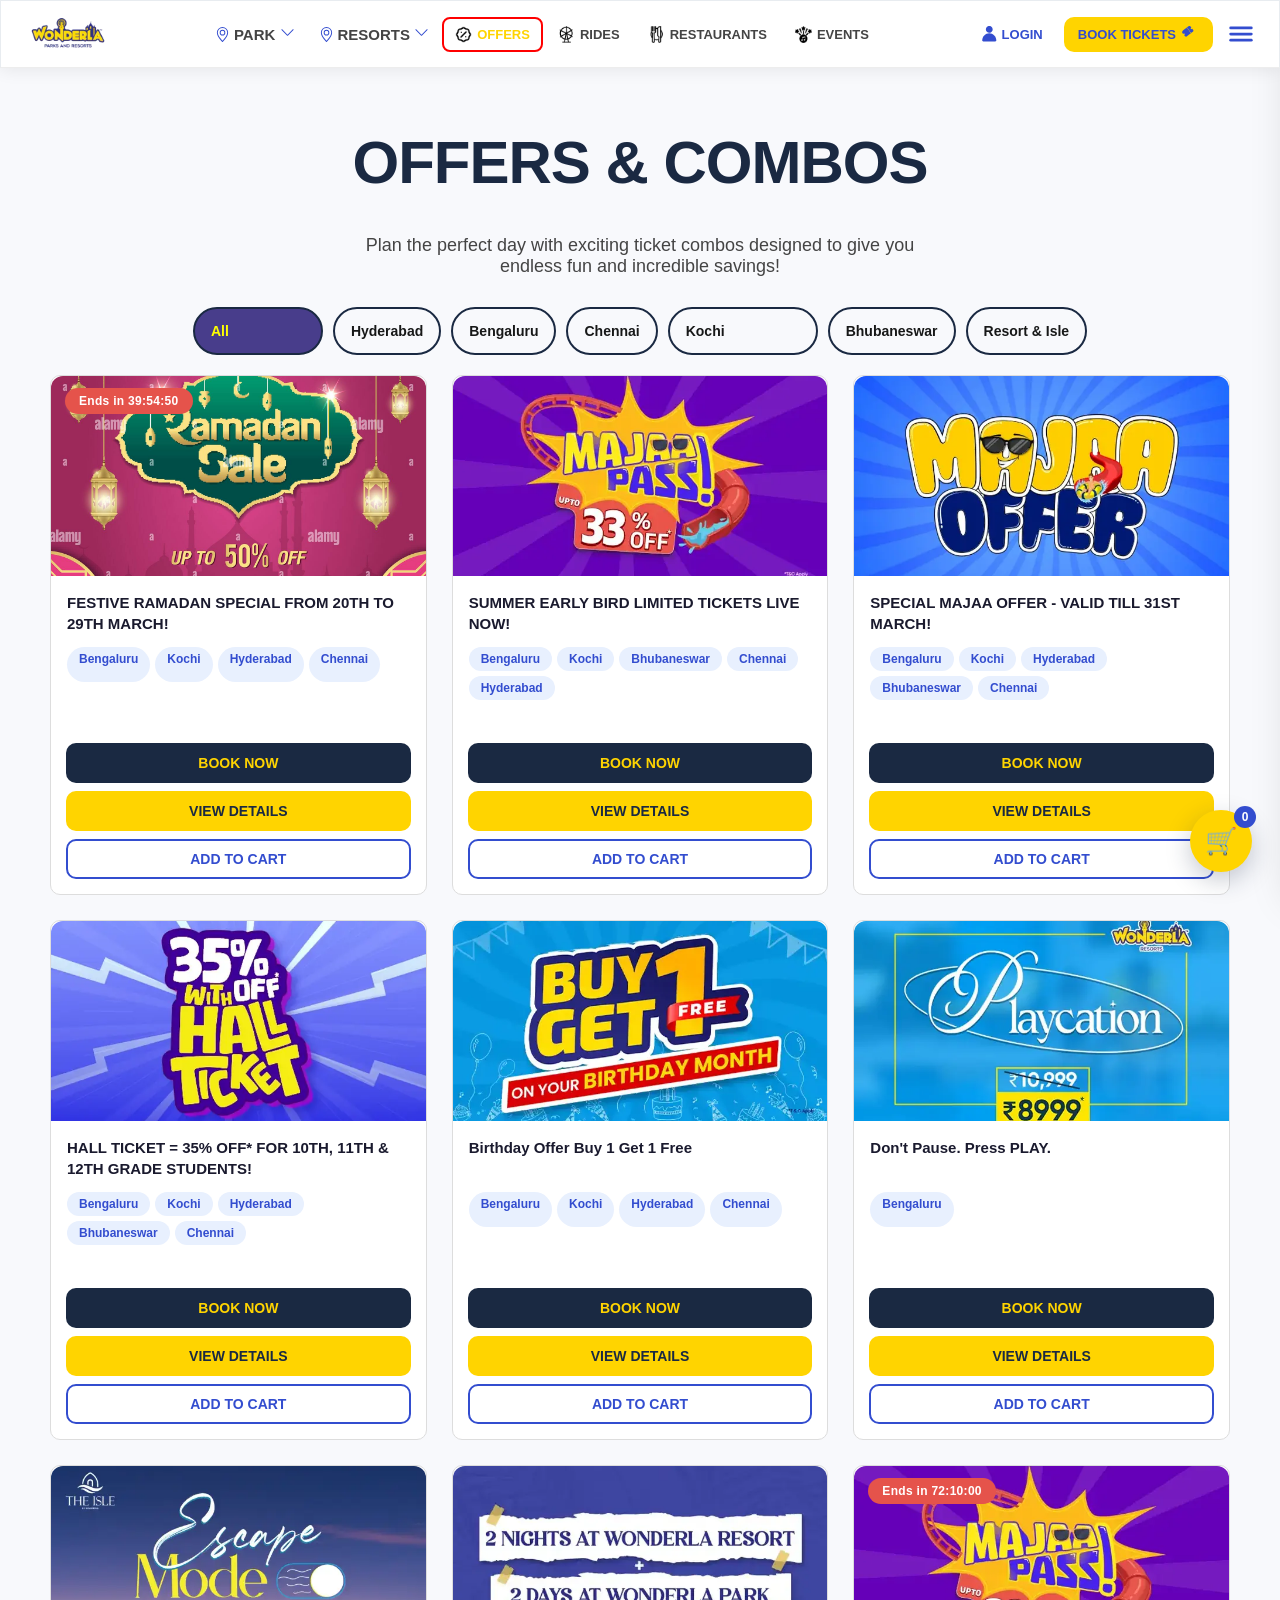
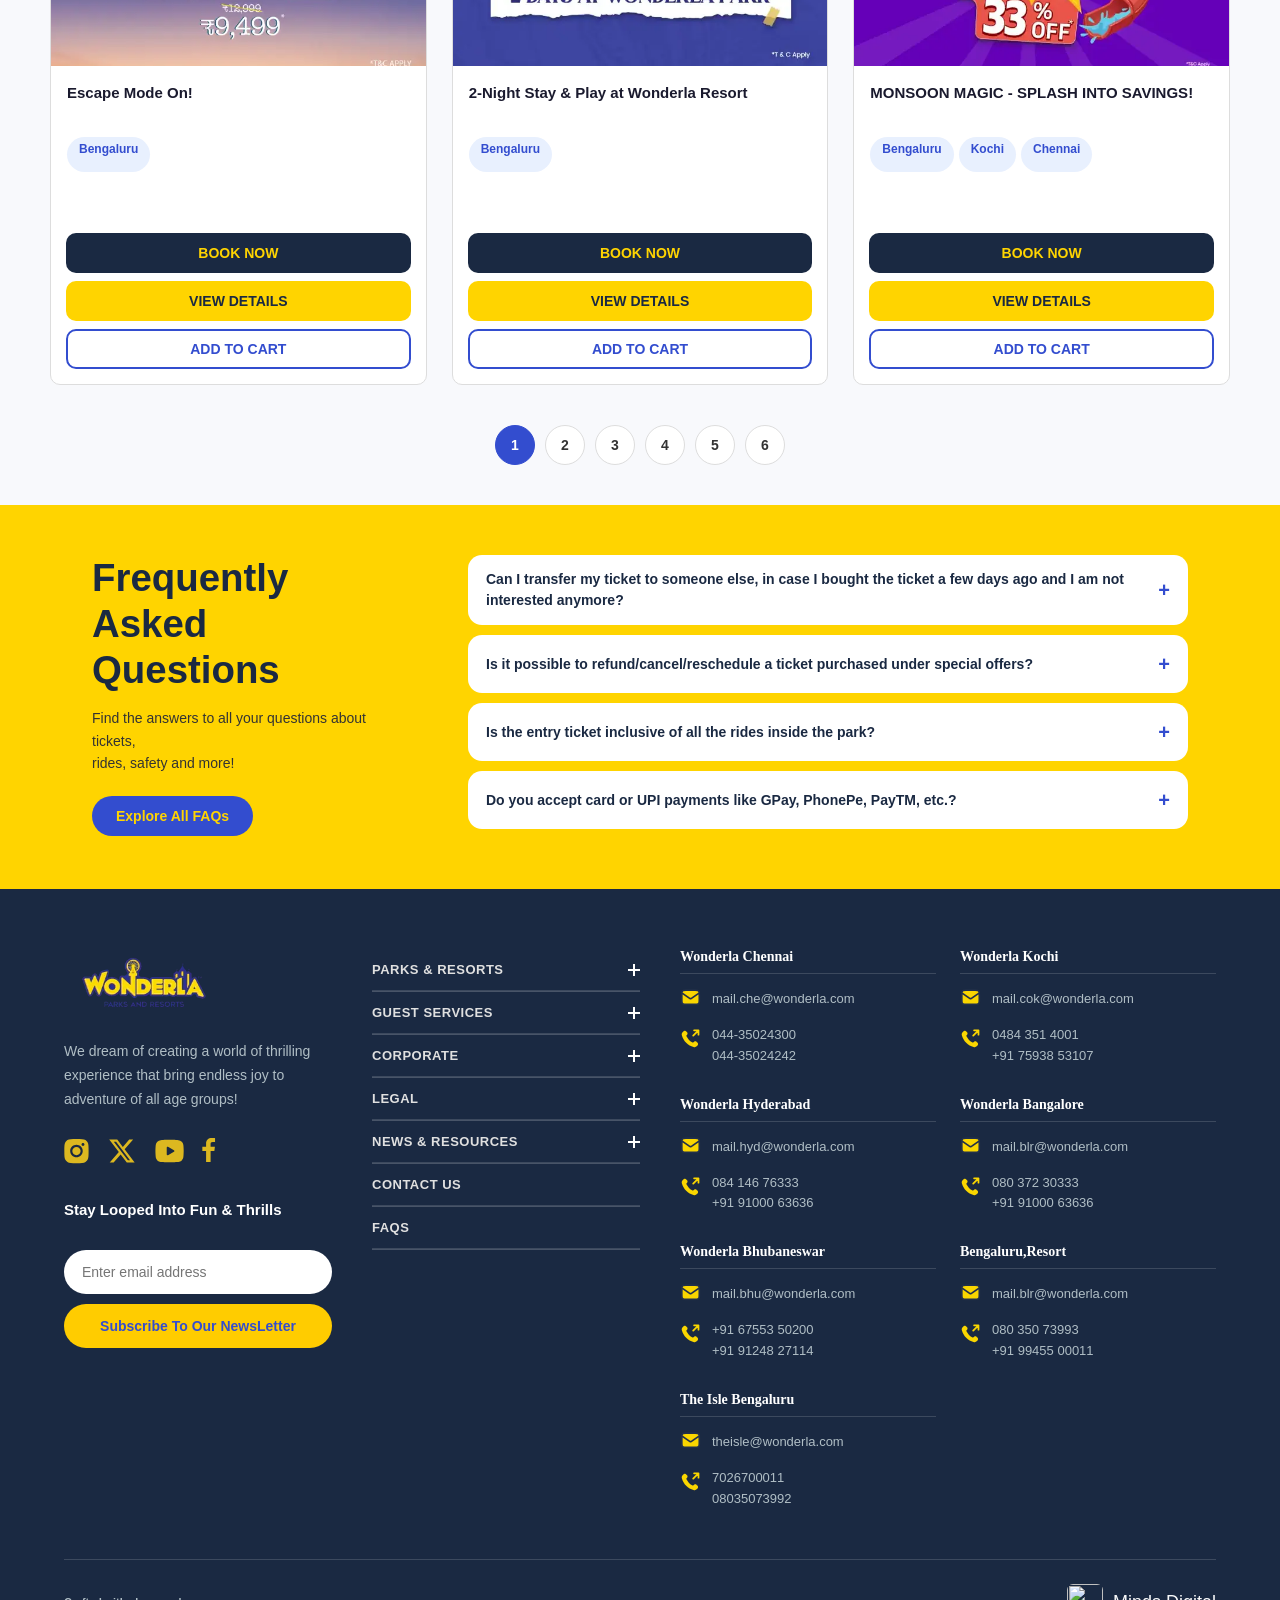
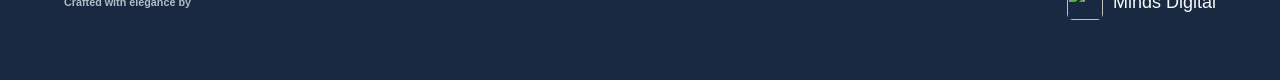
==== index2.html @ 32dfbfaa "Restore repository and fix deployment" ====
<!DOCTYPE html>
<html lang="en">

<head>
    <meta charset="UTF-8">
    <meta name="viewport" content="width=device-width, initial-scale=1.0">
    <title>Wonderla Offers</title>
    <link rel="stylesheet" href="wonderla.css">
  <style>

.cart-drawer.active {
    right: 0;
}
.cart-overlay.active {
    display: block;
}

/* GRID */
#offersCont {
    display: grid;
    grid-template-columns: repeat(3, 1fr);
    gap: 25px;
    width: 100%;
    max-width: 1200px;
    margin: auto;
    align-items: stretch;
}


/* CARD */
.product-card,
.offers-card {
    display: flex;
    flex-direction: column;
    height: 520px;
    width: 100%;
    background: white;
    border-radius: 10px;
    overflow: hidden;
    border: 1px solid #ddd;
}



.product-card .card-image,
.offers-card .card-image {
    height: 200px;
    flex-shrink: 0;
    overflow: hidden;
}

.product-card img,
.offers-card img {
    width: 100%;
    height: 100%;
    object-fit: cover;
}


.product-card .card-content,
.offers-card .card-content,
.offers-card-content {
    padding: 16px;
    flex: 1;
    display: flex;
    flex-direction: column;
}


.product-card h3,
.offers-card h3 {
    height: 45px;
    overflow: hidden;
    margin-bottom: 10px;
}


.product-card p,
.offers-card p {
    flex-grow: 1;
}


.tags-offer {
    min-height: 35px;
    display: flex;
    gap: 5px;
    flex-wrap: wrap;
}


.product-card .card-footer,
.offers-card .card-footer {
    padding: 15px;
    display: flex;
    flex-direction: column;
    gap: 8px;
    margin-top: auto;
}


.product-card .card-footer a,
.offers-card .card-footer a,
.product-card button,
.offers-card button {
    width: 100%;
    height: 40px;
    display: flex;
    align-items: center;
    justify-content: center;
}

.cart-item-header {
    display: flex;
    justify-content: space-between;
    align-items: center;
}

.btn-remove-item {
    background: transparent;
    border: none;
    font-size: 1.3rem;
    color: #888;
    cursor: pointer;
    padding: 0 4px;
    line-height: 1;
    transition: color 0.2s ease;
}

.btn-remove-item:hover {
    color: #ff4d4d; /* Changes to red on hover */
}
.second-offer > div {
    cursor: pointer;
    color: #171818; /* Default text color for inactive tabs */
    padding: 8px 16px;
    transition: color 0.3s ease;
}

.second-offer > div.active {
    background-color: darkslateblue;
    color: yellow !important; /* Changes the active tab text to yellow */
    font-weight: bold;
}
.pagination-container {
    display: flex;
    justify-content: center;
    align-items: center;
    gap: 10px;
    margin: 40px 0;
    flex-wrap: wrap;
}

.page-num {
    width: 40px;
    height: 40px;
    border-radius: 50%;
    background: #fff;
    border: 1.5px solid #ddd;
    color: #333;
    display: flex;
    align-items: center;
    justify-content: center;
    font-size: 14px;
    font-weight: 700;
    cursor: pointer;
    transition: background 0.2s, color 0.2s, transform 0.15s;
}

.page-num:hover {
    background: #f0f4ff;
    color: var(--blue);
    transform: translateY(-2px);
}

.page-num.active {
    background: var(--blue);
    color: #fff;
    border-color: var(--blue);
}
</style>
</head>

<body>
    <div class="offer-container">
        <a href="./index6.html">
            <div class="logo">
                <img src="./wonderla_logo_.png" alt="">
            </div>
        </a>
        <div class="navbar">
            <div class="nav-item park">
                <div class="nav-trigger">
                    <svg xmlns="http://www.w3.org/2000/svg" width="20" height="20" fill="currentColor"
                        class="bi bi-geo-alt" viewBox="0 0 16 16">
                        <path
                            d="M12.166 8.94c-.524 1.062-1.234 2.12-1.96 3.07A32 32 0 0 1 8 14.58a32 32 0 0 1-2.206-2.57c-.726-.95-1.436-2.008-1.96-3.07C3.304 7.867 3 6.862 3 6a5 5 0 0 1 10 0c0 .862-.305 1.867-.834 2.94M8 16s6-5.686 6-10A6 6 0 0 0 2 6c0 4.314 6 10 6 10" />
                        <path d="M8 8a2 2 0 1 1 0-4 2 2 0 0 1 0 4m0 1a3 3 0 1 0 0-6 3 3 0 0 0 0 6" />
                    </svg>
                    <span>PARK
                        <svg class="down-arrow" xmlns="http://www.w3.org/2000/svg" width="16" height="16"
                            fill="currentColor" class="bi bi-chevron-down" viewBox="0 0 16 16">
                            <path fill-rule="evenodd"
                                d="M1.646 4.646a.5.5 0 0 1 .708 0L8 10.293l5.646-5.647a.5.5 0 0 1 .708.708l-6 6a.5.5 0 0 1-.708 0l-6-6a.5.5 0 0 1 0-.708" />
                        </svg>
                    </span>
                </div>

                <div class="dropdown-menu">
                    <a href="#" class="dropdown-item">
                        <img src="https://d22pimhl2qmbj7.cloudfront.net/public/Kochi_cb42a7a748_3d2d5912c4.webp?w=96&q=75"
                            alt="Kochi">
                        <span>Kochi</span>
                    </a>
                    <a href="#" class="dropdown-item">
                        <img src="https://d22pimhl2qmbj7.cloudfront.net/public/Bangalore_a29cdf2e2c_dd51c380ad.webp?w=96&q=75"
                            alt="Bengaluru">
                        <span>Bengaluru</span>
                    </a>
                    <a href="#" class="dropdown-item">
                        <img src="https://d22pimhl2qmbj7.cloudfront.net/public/Hyderabad_44ee040feb_30635eba9c.webp?w=96&q=75"
                            alt="Hyderabad">
                        <span>Hyderabad</span>
                    </a>
                    <a href="#" class="dropdown-item">
                        <img src="https://d22pimhl2qmbj7.cloudfront.net/public/Chennai_Cropped_result_84209cd017.webp?w=96&q=75"
                            alt="Hyderabad">
                        <span>Chennai</span>
                    </a>
                    <a href="#" class="dropdown-item">
                        <img src="https://d22pimhl2qmbj7.cloudfront.net/public/Chennai_Cropped_result_84209cd017.webp?w=96&q=75"
                            alt="Hyderabad">
                        <span>Bhubaneswar</span>
                    </a>


                </div>
            </div>
            <div class="nav-item Resorts">
                <div class="nav-trigger">
                    <svg xmlns="http://www.w3.org/2000/svg" width="20" height="20" fill="currentColor"
                        class="bi bi-geo-alt" viewBox="0 0 16 16">
                        <path
                            d="M12.166 8.94c-.524 1.062-1.234 2.12-1.96 3.07A32 32 0 0 1 8 14.58a32 32 0 0 1-2.206-2.57c-.726-.95-1.436-2.008-1.96-3.07C3.304 7.867 3 6.862 3 6a5 5 0 0 1 10 0c0 .862-.305 1.867-.834 2.94M8 16s6-5.686 6-10A6 6 0 0 0 2 6c0 4.314 6 10 6 10" />
                        <path d="M8 8a2 2 0 1 1 0-4 2 2 0 0 1 0 4m0 1a3 3 0 1 0 0-6 3 3 0 0 0 0 6" />
                    </svg>
                    <span>RESORTS
                        <svg class="down-arrow" xmlns="http://www.w3.org/2000/svg" width="16" height="16"
                            fill="currentColor" class="bi bi-chevron-down" viewBox="0 0 16 16">
                            <path fill-rule="evenodd"
                                d="M1.646 4.646a.5.5 0 0 1 .708 0L8 10.293l5.646-5.647a.5.5 0 0 1 .708.708l-6 6a.5.5 0 0 1-.708 0l-6-6a.5.5 0 0 1 0-.708" />
                        </svg>
                    </span>
                </div>

                <div class="dropdown-menu">
                    <a href="#" class="dropdown-item">
                        <img src="./resot img.png" alt="Resort">
                        <span> RESORT</span>
                    </a>
                    <a href="#" class="dropdown-item">
                        <img src="https://www.wonderla.com/images/isle-resort.png?w=96&q=75" alt="Resort">
                        <span>THE ISLE</span>
                    </a>
                </div>
            </div>
            <a href="./index2.html">
                <div class="Offers">
                    <img src="./discount_star.png" alt=""
                        style="color:transparent;  filter:brightness(0) saturate(100%)">
                    <span>OFFERS</span>
                </div>
            </a>
            <a href="./index3.html">
                <div class="Rides">
                    <img src="./marker_02_e495ae7481.png" alt=""
                        style="color:transparent;  filter:brightness(0) saturate(100%) ">
                    <span>RIDES</span>
                </div>
            </a>
            <a href="./index4.html">
                <div class="Restaurants">
                    <img src="./Frame_12_ebee895750.png" alt=""
                        style="color: transparent; filter:brightness(0) saturate(100%)">
                    <span>RESTAURANTS</span>
                </div>
            </a>
            <a href="./index5.html">
                <div class="Events">
                    <img src="./Frame_13_c4d6212160.png" alt=""
                        style="color:transparent;  filter:brightness(0) saturate(100%);">
                    <span>EVENTS</span>
                </div>
            </a>
        </div>
        <a id="navLoginLink" class="login" href="index.html">
            <div class="inside-login">
                <svg width="15" height="16" viewBox="0 0 10 11" fill="none" xmlns="http://www.w3.org/2000/svg">
                    <path
                        d="M4.83102 4.66277C5.29215 4.66277 5.74292 4.52603 6.12634 4.26984C6.50975 4.01365 6.80859 3.64952 6.98505 3.2235C7.16152 2.79747 7.20769 2.32868 7.11773 1.87641C7.02777 1.42414 6.80571 1.00871 6.47965 0.68264C6.15358 0.356572 5.73814 0.134518 5.28588 0.0445562C4.83361 -0.0454056 4.36482 0.000766058 3.93879 0.177232C3.51276 0.353699 3.14863 0.652534 2.89244 1.03595C2.63625 1.41936 2.49951 1.87014 2.49951 2.33127C2.49951 2.94962 2.74515 3.54265 3.18239 3.97989C3.61964 4.41713 4.21267 4.66277 4.83102 4.66277Z"
                        fill="#334DCF"></path>
                    <path
                        d="M8.97196 10.5793C9.155 10.5793 9.33054 10.5066 9.45997 10.3772C9.5894 10.2477 9.66211 10.0722 9.66211 9.88916C9.66211 8.60788 9.15312 7.37909 8.24713 6.47309C7.34113 5.56709 6.11233 5.05811 4.83105 5.05811C3.54978 5.05811 2.32098 5.56709 1.41498 6.47309C0.508985 7.37909 1.90925e-08 8.60788 0 9.88916C0 10.0722 0.0727122 10.2477 0.202141 10.3772C0.331569 10.5066 0.507111 10.5793 0.690151 10.5793H8.97196Z"
                        fill="#334DCF"></path>
                </svg>
                <h2 class="login-text">LOGIN</h2>
            </div>

        </a>
          <button class="Book-tickets">BOOK TICKETS
            <svg width="17" height="17" xmlns="http://www.w3.org/2000/svg">
                <path
                    d="M7.1.04a2.119 2.119 0 0 0-.628.304C6.267.493.834 4.765.683 4.896a1.983 1.983 0 0 0-.409.504c-.253.467-.221 1.028.085 1.49.109.164.847 1.108.867 1.109.01.001.113-.074.23-.167.118-.092.264-.193.324-.225.1-.052.129-.057.31-.057.255 0 .364.044.515.209.141.153.183.271.171.487a.69.69 0 0 1-.186.46 8.735 8.735 0 0 1-.487.406c-.015.011.79 1.022.906 1.139.306.307.651.456 1.051.453.327-.003.644-.115.949-.335.162-.116 5.52-4.328 5.759-4.527.286-.237.5-.56.586-.882a1.455 1.455 0 0 0-.023-.72 1.867 1.867 0 0 0-.277-.54c-.176-.237-.781-1-.792-.999-.007 0-.102.072-.212.159-.11.088-.254.189-.32.225-.114.062-.131.065-.33.065-.189 0-.221-.006-.323-.056a.672.672 0 0 1-.357-.727c.05-.241.124-.341.434-.588l.244-.194-.391-.497C8.576.539 8.449.399 8.27.271a1.24 1.24 0 0 0-.78-.263A1.103 1.103 0 0 0 7.1.04M5.708 1.952c.101.132.17.238.16.248-.01.009-.184.148-.388.309l-.37.292-.074-.082a4.646 4.646 0 0 1-.188-.231c-.099-.129-.111-.154-.086-.177.049-.048.747-.591.758-.59.005.001.09.105.188.231m1.1 1.407c.095.12.172.227.172.238 0 .011-.172.155-.383.32l-.384.3-.178-.227a2.865 2.865 0 0 1-.177-.239c.001-.015.746-.607.765-.61.007 0 .09.097.185.218M7.927 4.78c.095.121.173.227.172.235-.001.019-.751.605-.773.604-.013-.001-.163-.185-.332-.409l-.035-.047.382-.302c.21-.165.389-.301.397-.301.008 0 .093.099.189.22m1.11 1.409c.101.125.183.233.183.238 0 .013-.737.593-.768.605-.036.014-.388-.442-.362-.469.012-.011.757-.6.762-.602.001-.001.085.102.185.228"
                    fill="#334DCF" fill-rule="evenodd"></path>
            </svg>
        </button>

       <div class="right-side-menu">
            <div id="menuTrigger" class="menu-triggers">
                <svg width="37" height="37" viewBox="0 0 27 17" xmlns="http://www.w3.org/2000/svg"
                    class="hamburger-icon">
                    <rect x="0.322266" y="0.0905762" width="26.334" height="3.15699" rx="1.5785"
                        class="origin-center transform transition-transform duration-300"></rect>
                    <rect x="0.322266" y="6.96667" width="26.334" height="3.15699" rx="1.5785"
                        class="transform transition-opacity duration-300"></rect>
                    <rect x="0.322266" y="13.8429" width="26.334" height="3.15699" rx="1.5785"
                        class="origin-center transform transition-transform duration-300"></rect>
                </svg>
            </div>

            <div id="dropdownMenu" class="profile-dropdown">
                <div class="user-details">
                    <p class="user-name">John Doe</p>
                    <p class="user-email">john@example.com</p>
                </div>
                <hr class="menu-divider">
                <a href="/profile.html" class="menu-item">
                    <span class="menu-icon">👤</span> Profile
                </a>
                <a href="/settings.html" class="menu-item">
                    <span class="menu-icon">⚙️</span> Settings
                </a>
                <a href="/about.html" class="menu-item">
                    <span class="menu-icon">ℹ️</span> About Us
                </a>
                <hr class="menu-divider">
                <a href="/logout" class="menu-item logout-btn">
                    <span class="menu-icon">🚪</span> Logout
                </a>
            </div>
        </div>
    </div>

    <!-- ===== CART ===== -->
<input type="checkbox" id="cart-open" class="cart-toggle">
        <label for="cart-open" class="cart-float-btn" aria-label="Open cart" id="cartBtn">
            🛒 <span class="cart-count">2</span>
        </label>
        <label for="cart-open" class="cart-overlay" id="cartOverlay" aria-label="Close cart"></label>
        <aside class="cart-drawer" id="cartDrawer" >
            <div class="cart-drawer-header">
                <h2>Your Cart</h2>
                <label for="cart-open" class="cart-close-btn" id="closeCart" aria-label="Close">×</label>
            </div>
            <div class="cart-drawer-body">

            </div>
            <div class="cart-drawer-footer">
                <div class="cart-subtotal"><span>Subtotal</span><span>₹4,097</span></div>
                <button type="button" class="cart-checkout-btn">PROCEED TO CHECKOUT</button>
                <a href="#" class="cart-view-link">View full cart</a>
            </div>
        </aside>
    <!-- ===== END CART ===== -->

    <div class="first-offer">
        <h1 class="offer-heading">OFFERS & COMBOS</h1>
        <p>Plan the perfect day with exciting ticket combos designed to give you endless fun and incredible savings!</p>
    </div>
  <div class="second-offer">
    <div class="all active" data-filter="all" style="width: 130px; color:yellow">All</div>
    
    <div class="hyd" data-filter="hyderabad">Hyderabad</div>
    <div class="blr" data-filter="bengaluru">Bengaluru</div>
    <div class="chn" data-filter="chennai">Chennai</div>
    <div class="kch" data-filter="kochi" style="width: 150px;">Kochi</div>
    <div class="bhu" data-filter="bhubaneswar">Bhubaneswar</div>
    <div class="re&is" data-filter="resort & isle">Resort & Isle</div>
</div>
    <div class="offers-container" id="offersCont">

    </div>
    <div class="pagination-container">
    <div class="page-num active" data-page="1">1</div>
    <div class="page-num" data-page="2">2</div>
    <div class="page-num" data-page="3">3</div>
    <div class="page-num" data-page="4">4</div>
    <div class="page-num" data-page="5">5</div>
    <div class="page-num" data-page="6">6</div>
</div>

    <div class="fourth-offer">
        <div class="fourth-content">
            <h1>Frequently <br> Asked <br> Questions</h1>
            <p>Find the answers to all your questions about tickets,<br> rides, safety and more!</p>
            <button class="offer-btn">Explore All FAQs</button>
        </div>
        <div class="faq-container">
            <div class="faq-item">
                <input type="checkbox" id="faq-1" class="faq-toggle">
                <label for="faq-1" class="faq-header">
                    <span class="faq-question">Can I transfer my ticket to someone else, in case I bought the ticket a
                        few days ago and I am not interested anymore?</span>
                    <div class="faq-icon">+</div>
                </label>
                <div class="faq-content">
                    <div class="faq-text">
                        We're sorry, tickets once booked cannot be transferred since the ID proof has to be validated at
                        the entrance. But in the case of an unavoidable circumstance, if you cannot be personally
                        present with your friends/family, then your original photo identity proof as well as the
                        presenting guest's ID Proof has to be produced at the time of check-in.
                    </div>
                </div>
            </div>

            <div class="faq-item">
                <input type="checkbox" id="faq-2" class="faq-toggle">
                <label for="faq-2" class="faq-header">
                    <span class="faq-question">Is it possible to refund/cancel/reschedule a ticket purchased under
                        special offers?</span>
                    <div class="faq-icon">+</div>
                </label>
                <div class="faq-content">
                    <div class="faq-text">
                        Tickets purchased under special offers cannot be refunded and the ticket is valid only for
                        selected date of visit.
                    </div>
                </div>
            </div>
            <div class="faq-item">
                <input type="checkbox" id="faq-3" class="faq-toggle">
                <label for="faq-3" class="faq-header">
                    <span class="faq-question">Is the entry ticket inclusive of all the rides inside the park?</span>
                    <div class="faq-icon">+</div>
                </label>
                <div class="faq-content">
                    <div class="faq-text">
                        Yes! Once you're in, you can go on any ride as many times as you like.
                    </div>
                </div>
            </div>
            <div class="faq-item">
                <input type="checkbox" id="faq-4" class="faq-toggle">
                <label for="faq-4" class="faq-header">
                    <span class="faq-question">Do you accept card or UPI payments like GPay, PhonePe, PayTM,
                        etc.?</span>
                    <div class="faq-icon">+</div>
                </label>
                <div class="faq-content">
                    <div class="faq-text">
                        Yes, you can pay by card at our ticket counters as well as our restaurants. We also accept
                        payments made through UPI wallets.
                    </div>
                </div>
            </div>
        </div>
    </div>

    <footer class="offer-footer">
        <div class="left-footer">
            <img src="./wonderla_logo_.png" alt="" class="footer-logo">
            <p>We dream of creating a world of thrilling <br> experience that bring endless joy to <br> adventure of all
                age groups!</p>
            <div class="social-logo">
                <a href="https://www.instagram.com/wonderla_in/">
                    <svg width="25" height="26" viewBox="0 0 25 26" fill="none" xmlns="http://www.w3.org/2000/svg">
                        <path fill-rule="evenodd" clip-rule="evenodd"
                            d="M0.332031 13.0308C0.332031 8.18557 0.332031 5.76296 1.48661 4.01802C2.00218 3.23883 2.66949 2.57152 3.44869 2.05594C5.19362 0.901367 7.61623 0.901367 12.4614 0.901367C17.3067 0.901367 19.7293 0.901367 21.4742 2.05594C22.2534 2.57152 22.9207 3.23883 23.4363 4.01802C24.5909 5.76296 24.5909 8.18556 24.5909 13.0308V13.0308V13.0308C24.5909 17.876 24.5909 20.2986 23.4363 22.0435C22.9207 22.8227 22.2534 23.4901 21.4742 24.0056C19.7293 25.1602 17.3067 25.1602 12.4615 25.1602H12.4614H12.4614C7.61622 25.1602 5.19362 25.1602 3.44869 24.0056C2.66949 23.4901 2.00218 22.8227 1.48661 22.0435C0.332031 20.2986 0.332031 17.876 0.332031 13.0308ZM18.7414 13.0318C18.7414 16.4999 15.93 19.3113 12.4619 19.3113C8.99376 19.3113 6.18231 16.4999 6.18231 13.0318C6.18231 9.56371 8.99376 6.75226 12.4619 6.75226C15.93 6.75226 18.7414 9.56371 18.7414 13.0318ZM12.4619 17.1868C14.7566 17.1868 16.6169 15.3266 16.6169 13.0318C16.6169 10.7371 14.7566 8.8768 12.4619 8.8768C10.1671 8.8768 8.30685 10.7371 8.30685 13.0318C8.30685 15.3266 10.1671 17.1868 12.4619 17.1868ZM18.9893 7.91134C19.8042 7.91134 20.4648 7.25073 20.4648 6.43583C20.4648 5.62093 19.8042 4.96032 18.9893 4.96032C18.1744 4.96032 17.5138 5.62093 17.5138 6.43583C17.5138 7.25073 18.1744 7.91134 18.9893 7.91134Z"
                            fill="#FED11B"></path>
                    </svg>
                </a>
                <a href="https://x.com/Wonder_La">
                    <svg width="30" height="30" viewBox="0 0 30 30" fill="none" xmlns="http://www.w3.org/2000/svg">
                        <path
                            d="M22.234 3.54688H26.131L17.6172 13.2776L27.633 26.519H19.7895L13.6471 18.4882L6.6188 26.519H2.71943L11.8258 16.1109L2.21875 3.54688H10.259L15.8112 10.8874L22.2316 3.54688H22.234ZM20.8663 24.1865H23.0256L9.08684 5.75692H6.7696L20.8663 24.1865Z"
                            fill="#FED11B"></path>
                    </svg>
                </a>
                <a href="https://www.youtube.com/@wonderla_in/featured">
                    <svg width="29" height="24" viewBox="0 0 29 24" fill="none" xmlns="http://www.w3.org/2000/svg">
                        <path fill-rule="evenodd" clip-rule="evenodd"
                            d="M14.5479 0.72168C15.7565 0.72168 16.9963 0.752781 18.198 0.803673L19.6173 0.871529L20.9758 0.952108L22.2481 1.03834L23.4102 1.12882C24.6712 1.22534 25.8579 1.76348 26.7613 2.64857C27.6648 3.53366 28.2271 4.709 28.3495 5.96782L28.4061 6.56863L28.5121 7.85507C28.6111 9.18816 28.6846 10.6414 28.6846 12.0311C28.6846 13.4207 28.6111 14.8739 28.5121 16.207L28.4061 17.4935C28.3877 17.6999 28.3693 17.8992 28.3495 18.0943C28.2271 19.3533 27.6645 20.5288 26.7608 21.414C25.857 22.2991 24.6701 22.8371 23.4087 22.9333L22.2495 23.0224L20.9772 23.11L19.6173 23.1906L18.198 23.2584C16.982 23.3113 15.765 23.3386 14.5479 23.3404C13.3307 23.3386 12.1137 23.3113 10.8978 23.2584L9.47842 23.1906L8.11989 23.11L6.84758 23.0224L5.68554 22.9333C4.42448 22.8368 3.23784 22.2986 2.33439 21.4135C1.43095 20.5285 0.868561 19.3531 0.746173 18.0943L0.689626 17.4935L0.583601 16.207C0.475508 14.8176 0.417981 13.4247 0.411133 12.0311C0.411133 10.6414 0.484644 9.18816 0.583601 7.85507L0.689626 6.56863C0.708004 6.36223 0.726382 6.1629 0.746173 5.96782C0.868513 4.70922 1.4307 3.53406 2.33386 2.649C3.23702 1.76394 4.42332 1.22566 5.68413 1.12882L6.84475 1.03834L8.11706 0.952108L9.47701 0.871529L10.8963 0.803673C12.1128 0.750848 13.3302 0.723511 14.5479 0.72168ZM11.7205 8.6029V15.4592C11.7205 16.1123 12.4273 16.5195 12.9928 16.1943L18.9302 12.7662C19.0594 12.6918 19.1667 12.5847 19.2414 12.4556C19.316 12.3266 19.3553 12.1801 19.3553 12.0311C19.3553 11.882 19.316 11.7355 19.2414 11.6065C19.1667 11.4774 19.0594 11.3703 18.9302 11.2959L12.9928 7.8692C12.8638 7.79474 12.7175 7.75554 12.5686 7.75557C12.4196 7.75559 12.2733 7.79483 12.1444 7.86934C12.0154 7.94385 11.9083 8.051 11.8339 8.18002C11.7595 8.30904 11.7204 8.45538 11.7205 8.60431V8.6029Z"
                            fill="#FED11B"></path>
                    </svg>
                </a>
                <a href="https://www.facebook.com/Wonderla?mibextid=ZbWKwL">
                    <svg width="14" height="25" viewBox="0 0 14 25" fill="none" xmlns="http://www.w3.org/2000/svg">
                        <path
                            d="M8.59443 24.0471V13.0848H12.3456L12.9072 8.81252H8.59433V6.08488C8.59433 4.84797 8.94444 4.00508 10.7528 4.00508L13.059 4.00402V0.182971C12.6601 0.131 11.291 0.0146484 9.69841 0.0146484C6.37319 0.0146484 4.09669 2.00557 4.09669 5.6619V8.81252H0.335938V13.0848H4.09669V24.047H8.59443V24.0471Z"
                            fill="#FED11B"></path>
                    </svg>
                </a>
            </div>
            <div class="news-letter">
                <h3>Stay Looped Into Fun & Thrills</h3>
                <div class="footer-input">
                    <input type="email" placeholder="Enter email address">
                    <button>Subscribe To Our NewsLetter</button>
                </div>
            </div>
        </div>

        <div class="middle-footer">
            <div class="footer-accordion">
                <div class="accordion-item">
                    <input type="checkbox" id="parks-toggle" class="accordion-input">
                    <label for="parks-toggle" class="accordion-header">
                        Parks & Resorts
                        <span class="icon"></span>
                    </label>
                    <div class="accordion-content">
                        <a href="/kochi">Wonderla Kochi</a>
                        <a href="/bengaluru">Wonderla Bengaluru</a>
                        <a href="/hyderabad">Wonderla Hyderabad</a>
                        <a href="/bhubaneswar">Wonderla Bhubaneswar</a>
                        <a href="/chennai">Wonderla Chennai</a>
                        <a href="/bengaluru resort">Wonderla Bengaluru Resort</a>
                        <a href="/park">Park Timings And Tickets</a>
                        <a href="/offers">Offers</a>
                        <a href="/dress code">Dress Code</a>
                        <a href="Getting">Getting To Wonderla</a>
                    </div>
                </div>

                <div class="accordion-item">
                    <input type="checkbox" id="guest-toggle" class="accordion-input">
                    <label for="guest-toggle" class="accordion-header">
                        Guest Services
                        <span class="icon"></span>
                    </label>
                    <div class="accordion-content">
                        <a href="/restaurants">Food & Beverages</a>
                        <a href="/merchandise">Merchandise</a>
                        <a href="/rules">Rules And Regulations</a>
                        <a href="/safety">Safety And Hygiene</a>
                        <a href="/cancel">Cancellation And Reschedule</a>
                        <a href="/faqs">FAQ</a>
                    </div>
                </div>
                <div class="accordion-item">
                    <input type="checkbox" id="corporate-toggle" class="accordion-input">
                    <label for="corporate-toggle" class="accordion-header">
                        Corporate
                        <span class="icon"></span>
                    </label>
                    <div class="accordion-content">
                        <a href="/about us">About Us</a>
                        <a href="/our pepole">Our People</a>
                        <a href="/careers">Careers</a>
                        <a href="/our partners">Our Partners</a>
                        <a href="/investor relations">Investor Relations</a>
                        <a href="/sustainability">Sustainability</a>
                        <a href="csr initiatives">CSR Initiatives</a>
                    </div>
                </div>

                <div class="accordion-item">
                    <input type="checkbox" id="legal-toggle" class="accordion-input">
                    <label for="legal-toggle" class="accordion-header">
                        Legal
                        <span class="icon"></span>
                    </label>
                    <div class="accordion-content">
                        <a href="/privacy">Privacy Policy</a>
                        <a href="/terms">Terms And Conditions</a>
                        <a href="/ticketing">Ticketing Terms And Conditions</a>
                    </div>
                </div>
                <div class="accordion-item">
                    <input type="checkbox" id="News&Resources-toggle" class="accordion-input">
                    <label for="News&Resources-toggle" class="accordion-header">
                        News & Resources
                        <span class="icon"></span>
                    </label>
                    <div class="accordion-content">
                        <a href="/Blog">Blog</a>
                        <a href="/news">News</a>
                        <a href="/videos">Videos</a>
                        <a href="/press release">Press Releases</a>
                    </div>
                </div>
                <div class="accordion-item">
                    <input type="checkbox" id="contact-toggle" class="accordion-input">
                    <label for="contact-toggle" class="accordion-header">
                        Contact Us
                    </label>
                </div>
                <div class="accordion-item">
                    <input type="checkbox" id="FAQs-toggle" class="accordion-input">
                    <label for="FAQs-toggle" class="accordion-header">
                        FAQs
                    </label>
                </div>
            </div>
        </div>

        <div class="right-footer">
            <div class="first-right">
                <h2>wonderla Chennai</h2>
                <div class="mail">
                    <a href="mailto:mail.che@wonderla.com">
                        <svg width="30" height="30" viewBox="0 0 25 25" fill="none" class="size-6 shrink-0"
                            xmlns="http://www.w3.org/2000/svg">
                            <path
                                d="M2 9.5832C2 7.90305 2 7.06297 2.32698 6.42123C2.6146 5.85675 3.07354 5.3978 3.63803 5.11018C4.27976 4.7832 5.11984 4.7832 6.8 4.7832H17.2C18.8802 4.7832 19.7202 4.7832 20.362 5.11018C20.9265 5.3978 21.3854 5.85675 21.673 6.42123C22 7.06297 22 7.90305 22 9.5832V15.9832C22 17.6634 22 18.5034 21.673 19.1452C21.3854 19.7097 20.9265 20.1686 20.362 20.4562C19.7202 20.7832 18.8802 20.7832 17.2 20.7832H6.8C5.11984 20.7832 4.27976 20.7832 3.63803 20.4562C3.07354 20.1686 2.6146 19.7097 2.32698 19.1452C2 18.5034 2 17.6634 2 15.9832V9.5832Z"
                                fill="#FAD600"></path>
                            <path
                                d="M2 7.7832L10.1649 13.4986C10.8261 13.9615 11.1567 14.1929 11.5163 14.2825C11.8339 14.3617 12.1661 14.3617 12.4837 14.2825C12.8433 14.1929 13.1739 13.9615 13.8351 13.4986L22 7.7832M6.8 20.7832H17.2C18.8802 20.7832 19.7202 20.7832 20.362 20.4562C20.9265 20.1686 21.3854 19.7097 21.673 19.1452C22 18.5034 22 17.6634 22 15.9832V9.5832C22 7.90305 22 7.06297 21.673 6.42123C21.3854 5.85675 20.9265 5.3978 20.362 5.11018C19.7202 4.7832 18.8802 4.7832 17.2 4.7832H6.8C5.11984 4.7832 4.27976 4.7832 3.63803 5.11018C3.07354 5.3978 2.6146 5.85675 2.32698 6.42123C2 7.06297 2 7.90305 2 9.5832V15.9832C2 17.6634 2 18.5034 2.32698 19.1452C2.6146 19.7097 3.07354 20.1686 3.63803 20.4562C4.27976 20.7832 5.11984 20.7832 6.8 20.7832Z"
                                stroke="#22304A" stroke-width="2" stroke-linecap="round" stroke-linejoin="round"></path>
                        </svg>
                    </a>
                    <p>mail.che@wonderla.com</p>

                </div>
                <div class="first-ph">
                    <svg width="30" height="30" viewBox="0 0 25 25" fill="none" xmlns="http://www.w3.org/2000/svg"
                        class="size-6 shrink-0">
                        <path
                            d="M7.38028 10.6366C8.07627 12.0862 9.02506 13.4448 10.2266 14.6464C11.4282 15.848 12.7869 16.7968 14.2365 17.4928C14.3612 17.5526 14.4235 17.5826 14.5024 17.6056C14.7828 17.6873 15.127 17.6286 15.3644 17.4586C15.4313 17.4107 15.4884 17.3536 15.6027 17.2393C15.9523 16.8897 16.1271 16.7148 16.3029 16.6006C16.9658 16.1696 17.8204 16.1696 18.4833 16.6006C18.6591 16.7148 18.8339 16.8897 19.1835 17.2393L19.3783 17.4341C19.9098 17.9656 20.1755 18.2313 20.3198 18.5167C20.6069 19.0842 20.6069 19.7545 20.3198 20.3221C20.1755 20.6074 19.9098 20.8732 19.3783 21.4046L19.2207 21.5622C18.6911 22.0919 18.4263 22.3567 18.0662 22.5589C17.6667 22.7833 17.0462 22.9447 16.588 22.9433C16.1751 22.9421 15.8928 22.862 15.3284 22.7018C12.295 21.8408 9.43264 20.2164 7.04466 17.8284C4.65668 15.4404 3.03221 12.578 2.17124 9.54464C2.01103 8.98019 1.93092 8.69797 1.9297 8.28502C1.92833 7.8268 2.08969 7.20631 2.31411 6.8068C2.51636 6.44677 2.78117 6.18196 3.3108 5.65234L3.46843 5.4947C3.99987 4.96326 4.2656 4.69754 4.55098 4.55319C5.11854 4.26612 5.7888 4.26612 6.35636 4.55319C6.64174 4.69754 6.90747 4.96326 7.43891 5.4947L7.63378 5.68957C7.98338 6.03918 8.15819 6.21398 8.27247 6.38976C8.70347 7.05265 8.70347 7.90723 8.27247 8.57012C8.15819 8.7459 7.98338 8.9207 7.63378 9.27031C7.51947 9.38462 7.46231 9.44177 7.41447 9.50859C7.24446 9.74602 7.18576 10.0903 7.26748 10.3706C7.29048 10.4495 7.32041 10.5119 7.38028 10.6366Z"
                            fill="#FAD600"></path>
                        <path d="M21 8.7832V3.7832M21 3.7832H16M21 3.7832L15 9.7832" stroke="#FAD600" stroke-width="2"
                            stroke-linecap="round" stroke-linejoin="round"></path>
                    </svg>
                    <div class="tele-1">
                        <a href="tele:004-35024300">
                            <p>044-35024300</p>
                        </a>
                        <a href="tele:004-35024242">
                            <p>044-35024242</p>
                        </a>
                    </div>
                </div>
            </div>
            <div class="first-right">
                <h2>wonderla Kochi</h2>
                <div class="mail">
                    <a href="mailto:mailcok.@wonderla.com">
                        <svg width="30" height="30" viewBox="0 0 25 25" fill="none" class="size-6 shrink-0"
                            xmlns="http://www.w3.org/2000/svg">
                            <path
                                d="M2 9.5832C2 7.90305 2 7.06297 2.32698 6.42123C2.6146 5.85675 3.07354 5.3978 3.63803 5.11018C4.27976 4.7832 5.11984 4.7832 6.8 4.7832H17.2C18.8802 4.7832 19.7202 4.7832 20.362 5.11018C20.9265 5.3978 21.3854 5.85675 21.673 6.42123C22 7.06297 22 7.90305 22 9.5832V15.9832C22 17.6634 22 18.5034 21.673 19.1452C21.3854 19.7097 20.9265 20.1686 20.362 20.4562C19.7202 20.7832 18.8802 20.7832 17.2 20.7832H6.8C5.11984 20.7832 4.27976 20.7832 3.63803 20.4562C3.07354 20.1686 2.6146 19.7097 2.32698 19.1452C2 18.5034 2 17.6634 2 15.9832V9.5832Z"
                                fill="#FAD600"></path>
                            <path
                                d="M2 7.7832L10.1649 13.4986C10.8261 13.9615 11.1567 14.1929 11.5163 14.2825C11.8339 14.3617 12.1661 14.3617 12.4837 14.2825C12.8433 14.1929 13.1739 13.9615 13.8351 13.4986L22 7.7832M6.8 20.7832H17.2C18.8802 20.7832 19.7202 20.7832 20.362 20.4562C20.9265 20.1686 21.3854 19.7097 21.673 19.1452C22 18.5034 22 17.6634 22 15.9832V9.5832C22 7.90305 22 7.06297 21.673 6.42123C21.3854 5.85675 20.9265 5.3978 20.362 5.11018C19.7202 4.7832 18.8802 4.7832 17.2 4.7832H6.8C5.11984 4.7832 4.27976 4.7832 3.63803 5.11018C3.07354 5.3978 2.6146 5.85675 2.32698 6.42123C2 7.06297 2 7.90305 2 9.5832V15.9832C2 17.6634 2 18.5034 2.32698 19.1452C2.6146 19.7097 3.07354 20.1686 3.63803 20.4562C4.27976 20.7832 5.11984 20.7832 6.8 20.7832Z"
                                stroke="#22304A" stroke-width="2" stroke-linecap="round" stroke-linejoin="round"></path>
                        </svg>
                    </a>
                    <p>mail.cok@wonderla.com</p>



                </div>
                <div class="first-ph">
                    <svg width="30" height="30" viewBox="0 0 25 25" fill="none" xmlns="http://www.w3.org/2000/svg"
                        class="size-6 shrink-0">
                        <path
                            d="M7.38028 10.6366C8.07627 12.0862 9.02506 13.4448 10.2266 14.6464C11.4282 15.848 12.7869 16.7968 14.2365 17.4928C14.3612 17.5526 14.4235 17.5826 14.5024 17.6056C14.7828 17.6873 15.127 17.6286 15.3644 17.4586C15.4313 17.4107 15.4884 17.3536 15.6027 17.2393C15.9523 16.8897 16.1271 16.7148 16.3029 16.6006C16.9658 16.1696 17.8204 16.1696 18.4833 16.6006C18.6591 16.7148 18.8339 16.8897 19.1835 17.2393L19.3783 17.4341C19.9098 17.9656 20.1755 18.2313 20.3198 18.5167C20.6069 19.0842 20.6069 19.7545 20.3198 20.3221C20.1755 20.6074 19.9098 20.8732 19.3783 21.4046L19.2207 21.5622C18.6911 22.0919 18.4263 22.3567 18.0662 22.5589C17.6667 22.7833 17.0462 22.9447 16.588 22.9433C16.1751 22.9421 15.8928 22.862 15.3284 22.7018C12.295 21.8408 9.43264 20.2164 7.04466 17.8284C4.65668 15.4404 3.03221 12.578 2.17124 9.54464C2.01103 8.98019 1.93092 8.69797 1.9297 8.28502C1.92833 7.8268 2.08969 7.20631 2.31411 6.8068C2.51636 6.44677 2.78117 6.18196 3.3108 5.65234L3.46843 5.4947C3.99987 4.96326 4.2656 4.69754 4.55098 4.55319C5.11854 4.26612 5.7888 4.26612 6.35636 4.55319C6.64174 4.69754 6.90747 4.96326 7.43891 5.4947L7.63378 5.68957C7.98338 6.03918 8.15819 6.21398 8.27247 6.38976C8.70347 7.05265 8.70347 7.90723 8.27247 8.57012C8.15819 8.7459 7.98338 8.9207 7.63378 9.27031C7.51947 9.38462 7.46231 9.44177 7.41447 9.50859C7.24446 9.74602 7.18576 10.0903 7.26748 10.3706C7.29048 10.4495 7.32041 10.5119 7.38028 10.6366Z"
                            fill="#FAD600"></path>
                        <path d="M21 8.7832V3.7832M21 3.7832H16M21 3.7832L15 9.7832" stroke="#FAD600" stroke-width="2"
                            stroke-linecap="round" stroke-linejoin="round"></path>
                    </svg>
                    <div class="tele-1">
                        <a href="tele:0484 351 4001">
                            <p>0484 351 4001</p>
                        </a>
                        <a href="tele:+91 75938 53107">
                            <p>+91 75938 53107</p>
                        </a>
                    </div>
                </div>
            </div>
            <div class="first-right">
                <h2>wonderla Hyderabad</h2>
                <div class="mail">
                    <a href="mailto:mail.hyd@wonderla.com">
                        <svg width="30" height="30" viewBox="0 0 25 25" fill="none" class="size-6 shrink-0"
                            xmlns="http://www.w3.org/2000/svg">
                            <path
                                d="M2 9.5832C2 7.90305 2 7.06297 2.32698 6.42123C2.6146 5.85675 3.07354 5.3978 3.63803 5.11018C4.27976 4.7832 5.11984 4.7832 6.8 4.7832H17.2C18.8802 4.7832 19.7202 4.7832 20.362 5.11018C20.9265 5.3978 21.3854 5.85675 21.673 6.42123C22 7.06297 22 7.90305 22 9.5832V15.9832C22 17.6634 22 18.5034 21.673 19.1452C21.3854 19.7097 20.9265 20.1686 20.362 20.4562C19.7202 20.7832 18.8802 20.7832 17.2 20.7832H6.8C5.11984 20.7832 4.27976 20.7832 3.63803 20.4562C3.07354 20.1686 2.6146 19.7097 2.32698 19.1452C2 18.5034 2 17.6634 2 15.9832V9.5832Z"
                                fill="#FAD600"></path>
                            <path
                                d="M2 7.7832L10.1649 13.4986C10.8261 13.9615 11.1567 14.1929 11.5163 14.2825C11.8339 14.3617 12.1661 14.3617 12.4837 14.2825C12.8433 14.1929 13.1739 13.9615 13.8351 13.4986L22 7.7832M6.8 20.7832H17.2C18.8802 20.7832 19.7202 20.7832 20.362 20.4562C20.9265 20.1686 21.3854 19.7097 21.673 19.1452C22 18.5034 22 17.6634 22 15.9832V9.5832C22 7.90305 22 7.06297 21.673 6.42123C21.3854 5.85675 20.9265 5.3978 20.362 5.11018C19.7202 4.7832 18.8802 4.7832 17.2 4.7832H6.8C5.11984 4.7832 4.27976 4.7832 3.63803 5.11018C3.07354 5.3978 2.6146 5.85675 2.32698 6.42123C2 7.06297 2 7.90305 2 9.5832V15.9832C2 17.6634 2 18.5034 2.32698 19.1452C2.6146 19.7097 3.07354 20.1686 3.63803 20.4562C4.27976 20.7832 5.11984 20.7832 6.8 20.7832Z"
                                stroke="#22304A" stroke-width="2" stroke-linecap="round" stroke-linejoin="round"></path>
                        </svg>
                    </a>
                    <p>mail.hyd@wonderla.com</p>



                </div>
                <div class="first-ph">
                    <svg width="30" height="30" viewBox="0 0 25 25" fill="none" xmlns="http://www.w3.org/2000/svg"
                        class="size-6 shrink-0">
                        <path
                            d="M7.38028 10.6366C8.07627 12.0862 9.02506 13.4448 10.2266 14.6464C11.4282 15.848 12.7869 16.7968 14.2365 17.4928C14.3612 17.5526 14.4235 17.5826 14.5024 17.6056C14.7828 17.6873 15.127 17.6286 15.3644 17.4586C15.4313 17.4107 15.4884 17.3536 15.6027 17.2393C15.9523 16.8897 16.1271 16.7148 16.3029 16.6006C16.9658 16.1696 17.8204 16.1696 18.4833 16.6006C18.6591 16.7148 18.8339 16.8897 19.1835 17.2393L19.3783 17.4341C19.9098 17.9656 20.1755 18.2313 20.3198 18.5167C20.6069 19.0842 20.6069 19.7545 20.3198 20.3221C20.1755 20.6074 19.9098 20.8732 19.3783 21.4046L19.2207 21.5622C18.6911 22.0919 18.4263 22.3567 18.0662 22.5589C17.6667 22.7833 17.0462 22.9447 16.588 22.9433C16.1751 22.9421 15.8928 22.862 15.3284 22.7018C12.295 21.8408 9.43264 20.2164 7.04466 17.8284C4.65668 15.4404 3.03221 12.578 2.17124 9.54464C2.01103 8.98019 1.93092 8.69797 1.9297 8.28502C1.92833 7.8268 2.08969 7.20631 2.31411 6.8068C2.51636 6.44677 2.78117 6.18196 3.3108 5.65234L3.46843 5.4947C3.99987 4.96326 4.2656 4.69754 4.55098 4.55319C5.11854 4.26612 5.7888 4.26612 6.35636 4.55319C6.64174 4.69754 6.90747 4.96326 7.43891 5.4947L7.63378 5.68957C7.98338 6.03918 8.15819 6.21398 8.27247 6.38976C8.70347 7.05265 8.70347 7.90723 8.27247 8.57012C8.15819 8.7459 7.98338 8.9207 7.63378 9.27031C7.51947 9.38462 7.46231 9.44177 7.41447 9.50859C7.24446 9.74602 7.18576 10.0903 7.26748 10.3706C7.29048 10.4495 7.32041 10.5119 7.38028 10.6366Z"
                            fill="#FAD600"></path>
                        <path d="M21 8.7832V3.7832M21 3.7832H16M21 3.7832L15 9.7832" stroke="#FAD600" stroke-width="2"
                            stroke-linecap="round" stroke-linejoin="round"></path>
                    </svg>
                    <div class="tele-1">
                        <a href="tele:084 146 76333">
                            <p>084 146 76333</p>
                        </a>
                        <a href="tele:+91 91000 63636">
                            <p>+91 91000 63636</p>
                        </a>
                    </div>
                </div>
            </div>
            <div class="first-right">
                <h2>wonderla Bangalore</h2>
                <div class="mail">
                    <a href="mailto:mail.blr@wonderla.com">
                        <svg width="30" height="30" viewBox="0 0 25 25" fill="none" class="size-6 shrink-0"
                            xmlns="http://www.w3.org/2000/svg">
                            <path
                                d="M2 9.5832C2 7.90305 2 7.06297 2.32698 6.42123C2.6146 5.85675 3.07354 5.3978 3.63803 5.11018C4.27976 4.7832 5.11984 4.7832 6.8 4.7832H17.2C18.8802 4.7832 19.7202 4.7832 20.362 5.11018C20.9265 5.3978 21.3854 5.85675 21.673 6.42123C22 7.06297 22 7.90305 22 9.5832V15.9832C22 17.6634 22 18.5034 21.673 19.1452C21.3854 19.7097 20.9265 20.1686 20.362 20.4562C19.7202 20.7832 18.8802 20.7832 17.2 20.7832H6.8C5.11984 20.7832 4.27976 20.7832 3.63803 20.4562C3.07354 20.1686 2.6146 19.7097 2.32698 19.1452C2 18.5034 2 17.6634 2 15.9832V9.5832Z"
                                fill="#FAD600"></path>
                            <path
                                d="M2 7.7832L10.1649 13.4986C10.8261 13.9615 11.1567 14.1929 11.5163 14.2825C11.8339 14.3617 12.1661 14.3617 12.4837 14.2825C12.8433 14.1929 13.1739 13.9615 13.8351 13.4986L22 7.7832M6.8 20.7832H17.2C18.8802 20.7832 19.7202 20.7832 20.362 20.4562C20.9265 20.1686 21.3854 19.7097 21.673 19.1452C22 18.5034 22 17.6634 22 15.9832V9.5832C22 7.90305 22 7.06297 21.673 6.42123C21.3854 5.85675 20.9265 5.3978 20.362 5.11018C19.7202 4.7832 18.8802 4.7832 17.2 4.7832H6.8C5.11984 4.7832 4.27976 4.7832 3.63803 5.11018C3.07354 5.3978 2.6146 5.85675 2.32698 6.42123C2 7.06297 2 7.90305 2 9.5832V15.9832C2 17.6634 2 18.5034 2.32698 19.1452C2.6146 19.7097 3.07354 20.1686 3.63803 20.4562C4.27976 20.7832 5.11984 20.7832 6.8 20.7832Z"
                                stroke="#22304A" stroke-width="2" stroke-linecap="round" stroke-linejoin="round"></path>
                        </svg>
                    </a>
                    <p>mail.blr@wonderla.com</p>



                </div>
                <div class="first-ph">
                    <svg width="30" height="30" viewBox="0 0 25 25" fill="none" xmlns="http://www.w3.org/2000/svg"
                        class="size-6 shrink-0">
                        <path
                            d="M7.38028 10.6366C8.07627 12.0862 9.02506 13.4448 10.2266 14.6464C11.4282 15.848 12.7869 16.7968 14.2365 17.4928C14.3612 17.5526 14.4235 17.5826 14.5024 17.6056C14.7828 17.6873 15.127 17.6286 15.3644 17.4586C15.4313 17.4107 15.4884 17.3536 15.6027 17.2393C15.9523 16.8897 16.1271 16.7148 16.3029 16.6006C16.9658 16.1696 17.8204 16.1696 18.4833 16.6006C18.6591 16.7148 18.8339 16.8897 19.1835 17.2393L19.3783 17.4341C19.9098 17.9656 20.1755 18.2313 20.3198 18.5167C20.6069 19.0842 20.6069 19.7545 20.3198 20.3221C20.1755 20.6074 19.9098 20.8732 19.3783 21.4046L19.2207 21.5622C18.6911 22.0919 18.4263 22.3567 18.0662 22.5589C17.6667 22.7833 17.0462 22.9447 16.588 22.9433C16.1751 22.9421 15.8928 22.862 15.3284 22.7018C12.295 21.8408 9.43264 20.2164 7.04466 17.8284C4.65668 15.4404 3.03221 12.578 2.17124 9.54464C2.01103 8.98019 1.93092 8.69797 1.9297 8.28502C1.92833 7.8268 2.08969 7.20631 2.31411 6.8068C2.51636 6.44677 2.78117 6.18196 3.3108 5.65234L3.46843 5.4947C3.99987 4.96326 4.2656 4.69754 4.55098 4.55319C5.11854 4.26612 5.7888 4.26612 6.35636 4.55319C6.64174 4.69754 6.90747 4.96326 7.43891 5.4947L7.63378 5.68957C7.98338 6.03918 8.15819 6.21398 8.27247 6.38976C8.70347 7.05265 8.70347 7.90723 8.27247 8.57012C8.15819 8.7459 7.98338 8.9207 7.63378 9.27031C7.51947 9.38462 7.46231 9.44177 7.41447 9.50859C7.24446 9.74602 7.18576 10.0903 7.26748 10.3706C7.29048 10.4495 7.32041 10.5119 7.38028 10.6366Z"
                            fill="#FAD600"></path>
                        <path d="M21 8.7832V3.7832M21 3.7832H16M21 3.7832L15 9.7832" stroke="#FAD600" stroke-width="2"
                            stroke-linecap="round" stroke-linejoin="round"></path>
                    </svg>
                    <div class="tele-1">
                        <a href="tele:080 372 30333">
                            <p>080 372 30333</p>
                        </a>
                        <a href="tele:+91 91000 63636">
                            <p>+91 91000 63636</p>
                        </a>
                    </div>
                </div>
            </div>
            <div class="first-right">
                <h2>wonderla Bhubaneswar</h2>
                <div class="mail">
                    <a href="mailto:mail.bhu@wonderla.com">
                        <svg width="30" height="30" viewBox="0 0 25 25" fill="none" class="size-6 shrink-0"
                            xmlns="http://www.w3.org/2000/svg">
                            <path
                                d="M2 9.5832C2 7.90305 2 7.06297 2.32698 6.42123C2.6146 5.85675 3.07354 5.3978 3.63803 5.11018C4.27976 4.7832 5.11984 4.7832 6.8 4.7832H17.2C18.8802 4.7832 19.7202 4.7832 20.362 5.11018C20.9265 5.3978 21.3854 5.85675 21.673 6.42123C22 7.06297 22 7.90305 22 9.5832V15.9832C22 17.6634 22 18.5034 21.673 19.1452C21.3854 19.7097 20.9265 20.1686 20.362 20.4562C19.7202 20.7832 18.8802 20.7832 17.2 20.7832H6.8C5.11984 20.7832 4.27976 20.7832 3.63803 20.4562C3.07354 20.1686 2.6146 19.7097 2.32698 19.1452C2 18.5034 2 17.6634 2 15.9832V9.5832Z"
                                fill="#FAD600"></path>
                            <path
                                d="M2 7.7832L10.1649 13.4986C10.8261 13.9615 11.1567 14.1929 11.5163 14.2825C11.8339 14.3617 12.1661 14.3617 12.4837 14.2825C12.8433 14.1929 13.1739 13.9615 13.8351 13.4986L22 7.7832M6.8 20.7832H17.2C18.8802 20.7832 19.7202 20.7832 20.362 20.4562C20.9265 20.1686 21.3854 19.7097 21.673 19.1452C22 18.5034 22 17.6634 22 15.9832V9.5832C22 7.90305 22 7.06297 21.673 6.42123C21.3854 5.85675 20.9265 5.3978 20.362 5.11018C19.7202 4.7832 18.8802 4.7832 17.2 4.7832H6.8C5.11984 4.7832 4.27976 4.7832 3.63803 5.11018C3.07354 5.3978 2.6146 5.85675 2.32698 6.42123C2 7.06297 2 7.90305 2 9.5832V15.9832C2 17.6634 2 18.5034 2.32698 19.1452C2.6146 19.7097 3.07354 20.1686 3.63803 20.4562C4.27976 20.7832 5.11984 20.7832 6.8 20.7832Z"
                                stroke="#22304A" stroke-width="2" stroke-linecap="round" stroke-linejoin="round"></path>
                        </svg>
                    </a>
                    <p>mail.bhu@wonderla.com</p>



                </div>
                <div class="first-ph">
                    <svg width="30" height="30" viewBox="0 0 25 25" fill="none" xmlns="http://www.w3.org/2000/svg"
                        class="size-6 shrink-0">
                        <path
                            d="M7.38028 10.6366C8.07627 12.0862 9.02506 13.4448 10.2266 14.6464C11.4282 15.848 12.7869 16.7968 14.2365 17.4928C14.3612 17.5526 14.4235 17.5826 14.5024 17.6056C14.7828 17.6873 15.127 17.6286 15.3644 17.4586C15.4313 17.4107 15.4884 17.3536 15.6027 17.2393C15.9523 16.8897 16.1271 16.7148 16.3029 16.6006C16.9658 16.1696 17.8204 16.1696 18.4833 16.6006C18.6591 16.7148 18.8339 16.8897 19.1835 17.2393L19.3783 17.4341C19.9098 17.9656 20.1755 18.2313 20.3198 18.5167C20.6069 19.0842 20.6069 19.7545 20.3198 20.3221C20.1755 20.6074 19.9098 20.8732 19.3783 21.4046L19.2207 21.5622C18.6911 22.0919 18.4263 22.3567 18.0662 22.5589C17.6667 22.7833 17.0462 22.9447 16.588 22.9433C16.1751 22.9421 15.8928 22.862 15.3284 22.7018C12.295 21.8408 9.43264 20.2164 7.04466 17.8284C4.65668 15.4404 3.03221 12.578 2.17124 9.54464C2.01103 8.98019 1.93092 8.69797 1.9297 8.28502C1.92833 7.8268 2.08969 7.20631 2.31411 6.8068C2.51636 6.44677 2.78117 6.18196 3.3108 5.65234L3.46843 5.4947C3.99987 4.96326 4.2656 4.69754 4.55098 4.55319C5.11854 4.26612 5.7888 4.26612 6.35636 4.55319C6.64174 4.69754 6.90747 4.96326 7.43891 5.4947L7.63378 5.68957C7.98338 6.03918 8.15819 6.21398 8.27247 6.38976C8.70347 7.05265 8.70347 7.90723 8.27247 8.57012C8.15819 8.7459 7.98338 8.9207 7.63378 9.27031C7.51947 9.38462 7.46231 9.44177 7.41447 9.50859C7.24446 9.74602 7.18576 10.0903 7.26748 10.3706C7.29048 10.4495 7.32041 10.5119 7.38028 10.6366Z"
                            fill="#FAD600"></path>
                        <path d="M21 8.7832V3.7832M21 3.7832H16M21 3.7832L15 9.7832" stroke="#FAD600" stroke-width="2"
                            stroke-linecap="round" stroke-linejoin="round"></path>
                    </svg>
                    <div class="tele-1">
                        <a href="tele:+91 67553 50200">
                            <p>+91 67553 50200</p>
                        </a>
                        <a href="tele:+91 91248 27114">
                            <p>+91 91248 27114</p>
                        </a>
                    </div>
                </div>
            </div>
            <div class="first-right">
                <h2>Bengaluru,Resort</h2>
                <div class="mail">
                    <a href="mailto:mail.blr@wonderla.com">
                        <svg width="30" height="30" viewBox="0 0 25 25" fill="none" class="size-6 shrink-0"
                            xmlns="http://www.w3.org/2000/svg">
                            <path
                                d="M2 9.5832C2 7.90305 2 7.06297 2.32698 6.42123C2.6146 5.85675 3.07354 5.3978 3.63803 5.11018C4.27976 4.7832 5.11984 4.7832 6.8 4.7832H17.2C18.8802 4.7832 19.7202 4.7832 20.362 5.11018C20.9265 5.3978 21.3854 5.85675 21.673 6.42123C22 7.06297 22 7.90305 22 9.5832V15.9832C22 17.6634 22 18.5034 21.673 19.1452C21.3854 19.7097 20.9265 20.1686 20.362 20.4562C19.7202 20.7832 18.8802 20.7832 17.2 20.7832H6.8C5.11984 20.7832 4.27976 20.7832 3.63803 20.4562C3.07354 20.1686 2.6146 19.7097 2.32698 19.1452C2 18.5034 2 17.6634 2 15.9832V9.5832Z"
                                fill="#FAD600"></path>
                            <path
                                d="M2 7.7832L10.1649 13.4986C10.8261 13.9615 11.1567 14.1929 11.5163 14.2825C11.8339 14.3617 12.1661 14.3617 12.4837 14.2825C12.8433 14.1929 13.1739 13.9615 13.8351 13.4986L22 7.7832M6.8 20.7832H17.2C18.8802 20.7832 19.7202 20.7832 20.362 20.4562C20.9265 20.1686 21.3854 19.7097 21.673 19.1452C22 18.5034 22 17.6634 22 15.9832V9.5832C22 7.90305 22 7.06297 21.673 6.42123C21.3854 5.85675 20.9265 5.3978 20.362 5.11018C19.7202 4.7832 18.8802 4.7832 17.2 4.7832H6.8C5.11984 4.7832 4.27976 4.7832 3.63803 5.11018C3.07354 5.3978 2.6146 5.85675 2.32698 6.42123C2 7.06297 2 7.90305 2 9.5832V15.9832C2 17.6634 2 18.5034 2.32698 19.1452C2.6146 19.7097 3.07354 20.1686 3.63803 20.4562C4.27976 20.7832 5.11984 20.7832 6.8 20.7832Z"
                                stroke="#22304A" stroke-width="2" stroke-linecap="round" stroke-linejoin="round"></path>
                        </svg>
                    </a>
                    <p>mail.blr@wonderla.com</p>



                </div>
                <div class="first-ph">
                    <svg width="30" height="30" viewBox="0 0 25 25" fill="none" xmlns="http://www.w3.org/2000/svg"
                        class="size-6 shrink-0">
                        <path
                            d="M7.38028 10.6366C8.07627 12.0862 9.02506 13.4448 10.2266 14.6464C11.4282 15.848 12.7869 16.7968 14.2365 17.4928C14.3612 17.5526 14.4235 17.5826 14.5024 17.6056C14.7828 17.6873 15.127 17.6286 15.3644 17.4586C15.4313 17.4107 15.4884 17.3536 15.6027 17.2393C15.9523 16.8897 16.1271 16.7148 16.3029 16.6006C16.9658 16.1696 17.8204 16.1696 18.4833 16.6006C18.6591 16.7148 18.8339 16.8897 19.1835 17.2393L19.3783 17.4341C19.9098 17.9656 20.1755 18.2313 20.3198 18.5167C20.6069 19.0842 20.6069 19.7545 20.3198 20.3221C20.1755 20.6074 19.9098 20.8732 19.3783 21.4046L19.2207 21.5622C18.6911 22.0919 18.4263 22.3567 18.0662 22.5589C17.6667 22.7833 17.0462 22.9447 16.588 22.9433C16.1751 22.9421 15.8928 22.862 15.3284 22.7018C12.295 21.8408 9.43264 20.2164 7.04466 17.8284C4.65668 15.4404 3.03221 12.578 2.17124 9.54464C2.01103 8.98019 1.93092 8.69797 1.9297 8.28502C1.92833 7.8268 2.08969 7.20631 2.31411 6.8068C2.51636 6.44677 2.78117 6.18196 3.3108 5.65234L3.46843 5.4947C3.99987 4.96326 4.2656 4.69754 4.55098 4.55319C5.11854 4.26612 5.7888 4.26612 6.35636 4.55319C6.64174 4.69754 6.90747 4.96326 7.43891 5.4947L7.63378 5.68957C7.98338 6.03918 8.15819 6.21398 8.27247 6.38976C8.70347 7.05265 8.70347 7.90723 8.27247 8.57012C8.15819 8.7459 7.98338 8.9207 7.63378 9.27031C7.51947 9.38462 7.46231 9.44177 7.41447 9.50859C7.24446 9.74602 7.18576 10.0903 7.26748 10.3706C7.29048 10.4495 7.32041 10.5119 7.38028 10.6366Z"
                            fill="#FAD600"></path>
                        <path d="M21 8.7832V3.7832M21 3.7832H16M21 3.7832L15 9.7832" stroke="#FAD600" stroke-width="2"
                            stroke-linecap="round" stroke-linejoin="round"></path>
                    </svg>
                    <div class="tele-1">
                        <a href="tele:080 350 73993">
                            <p>080 350 73993</p>
                        </a>
                        <a href="tele:+91 99455 00011">
                            <p>+91 99455 00011</p>
                        </a>
                    </div>
                </div>
            </div>
            <div class="first-right">
                <h2>The Isle Bengaluru</h2>
                <div class="mail">
                    <a href="mailto:theisle@wonderla.com">
                        <svg width="30" height="30" viewBox="0 0 25 25" fill="none" class="size-6 shrink-0"
                            xmlns="http://www.w3.org/2000/svg">
                            <path
                                d="M2 9.5832C2 7.90305 2 7.06297 2.32698 6.42123C2.6146 5.85675 3.07354 5.3978 3.63803 5.11018C4.27976 4.7832 5.11984 4.7832 6.8 4.7832H17.2C18.8802 4.7832 19.7202 4.7832 20.362 5.11018C20.9265 5.3978 21.3854 5.85675 21.673 6.42123C22 7.06297 22 7.90305 22 9.5832V15.9832C22 17.6634 22 18.5034 21.673 19.1452C21.3854 19.7097 20.9265 20.1686 20.362 20.4562C19.7202 20.7832 18.8802 20.7832 17.2 20.7832H6.8C5.11984 20.7832 4.27976 20.7832 3.63803 20.4562C3.07354 20.1686 2.6146 19.7097 2.32698 19.1452C2 18.5034 2 17.6634 2 15.9832V9.5832Z"
                                fill="#FAD600"></path>
                            <path
                                d="M2 7.7832L10.1649 13.4986C10.8261 13.9615 11.1567 14.1929 11.5163 14.2825C11.8339 14.3617 12.1661 14.3617 12.4837 14.2825C12.8433 14.1929 13.1739 13.9615 13.8351 13.4986L22 7.7832M6.8 20.7832H17.2C18.8802 20.7832 19.7202 20.7832 20.362 20.4562C20.9265 20.1686 21.3854 19.7097 21.673 19.1452C22 18.5034 22 17.6634 22 15.9832V9.5832C22 7.90305 22 7.06297 21.673 6.42123C21.3854 5.85675 20.9265 5.3978 20.362 5.11018C19.7202 4.7832 18.8802 4.7832 17.2 4.7832H6.8C5.11984 4.7832 4.27976 4.7832 3.63803 5.11018C3.07354 5.3978 2.6146 5.85675 2.32698 6.42123C2 7.06297 2 7.90305 2 9.5832V15.9832C2 17.6634 2 18.5034 2.32698 19.1452C2.6146 19.7097 3.07354 20.1686 3.63803 20.4562C4.27976 20.7832 5.11984 20.7832 6.8 20.7832Z"
                                stroke="#22304A" stroke-width="2" stroke-linecap="round" stroke-linejoin="round"></path>
                        </svg>
                    </a>
                    <p>theisle@wonderla.com</p>



                </div>
                <div class="first-ph">
                    <svg width="30" height="30" viewBox="0 0 25 25" fill="none" xmlns="http://www.w3.org/2000/svg"
                        class="size-6 shrink-0">
                        <path
                            d="M7.38028 10.6366C8.07627 12.0862 9.02506 13.4448 10.2266 14.6464C11.4282 15.848 12.7869 16.7968 14.2365 17.4928C14.3612 17.5526 14.4235 17.5826 14.5024 17.6056C14.7828 17.6873 15.127 17.6286 15.3644 17.4586C15.4313 17.4107 15.4884 17.3536 15.6027 17.2393C15.9523 16.8897 16.1271 16.7148 16.3029 16.6006C16.9658 16.1696 17.8204 16.1696 18.4833 16.6006C18.6591 16.7148 18.8339 16.8897 19.1835 17.2393L19.3783 17.4341C19.9098 17.9656 20.1755 18.2313 20.3198 18.5167C20.6069 19.0842 20.6069 19.7545 20.3198 20.3221C20.1755 20.6074 19.9098 20.8732 19.3783 21.4046L19.2207 21.5622C18.6911 22.0919 18.4263 22.3567 18.0662 22.5589C17.6667 22.7833 17.0462 22.9447 16.588 22.9433C16.1751 22.9421 15.8928 22.862 15.3284 22.7018C12.295 21.8408 9.43264 20.2164 7.04466 17.8284C4.65668 15.4404 3.03221 12.578 2.17124 9.54464C2.01103 8.98019 1.93092 8.69797 1.9297 8.28502C1.92833 7.8268 2.08969 7.20631 2.31411 6.8068C2.51636 6.44677 2.78117 6.18196 3.3108 5.65234L3.46843 5.4947C3.99987 4.96326 4.2656 4.69754 4.55098 4.55319C5.11854 4.26612 5.7888 4.26612 6.35636 4.55319C6.64174 4.69754 6.90747 4.96326 7.43891 5.4947L7.63378 5.68957C7.98338 6.03918 8.15819 6.21398 8.27247 6.38976C8.70347 7.05265 8.70347 7.90723 8.27247 8.57012C8.15819 8.7459 7.98338 8.9207 7.63378 9.27031C7.51947 9.38462 7.46231 9.44177 7.41447 9.50859C7.24446 9.74602 7.18576 10.0903 7.26748 10.3706C7.29048 10.4495 7.32041 10.5119 7.38028 10.6366Z"
                            fill="#FAD600"></path>
                        <path d="M21 8.7832V3.7832M21 3.7832H16M21 3.7832L15 9.7832" stroke="#FAD600" stroke-width="2"
                            stroke-linecap="round" stroke-linejoin="round"></path>
                    </svg>
                    <div class="tele-1">
                        <a href="tele:7026700011">
                            <p>7026700011</p>
                        </a>
                        <a href="tele:08035073992">
                            <p> 08035073992</p>
                        </a>
                    </div>
                </div>
            </div>
        </div>
        <div class="last-footer">
            <div class="line">

            </div>
            <div class="last-h">
                <h5>Crafted with elegance by</h5>
            </div>
            <div class="last-set">
                <img src="https://www.wonderla.com/_next/static/media/3MD-logo.66477985.svg?w=48&q=75" alt="">
                <p>Minds Digital</p>
            </div>
        </div>
    </footer>

 
     <script src="cart-ride-animation.js"></script>
    <script src="./offers.js"></script>
    <script src="./hamburger.js"></script>
</body>

</html>
---- wonderla.css ----
*, *::before, *::after {
    margin: 0;
    padding: 0;
    box-sizing: border-box;
    font-family: 'Segoe UI', Arial, Helvetica, sans-serif;
}

:root {
    --blue: #334DCF;
    --dark-blue: #1a2942;
    --yellow: #FFD400;
    --text-dark: #1a1a2e;
    --text-light: #6c757d;
    --card-shadow: 0 8px 30px rgba(0,0,0,0.10);
    --radius: 18px;
}

html {
    width: 100%;
    overflow-x: hidden;
    scroll-behavior: smooth;
}

body {
    width: 100%;
    overflow-x: hidden;
    background-color: #f8f9fc;
}

img { max-width: 100%; display: block; }
a { text-decoration: none; color: inherit; }


/* =============================================
   SHARED NAVBAR — used by offer, rides, restaurant pages
   ============================================= */

   .navbar a.active .Offers,
.navbar a.active .Rides,
.navbar a.active .Restaurants,
.navbar a.active .Events,
.navbar a.active .nav-trigger {
    color: #ffd400;
}
.navbar a.active svg {
    fill: #ffd400;
}

.navbar > a {
    border: 2px solid transparent;
    border-radius: 8px;
    transition: border-color 0.2s ease;
}

.navbar > a.active {
    border: 2px solid red;
}
.offer-container,
.rides-container,
.restaurant-container {
    width: 94%;
    max-width: 1600px;
    height: auto;
    margin: 20px auto;
    padding: 14px 28px;
    border-radius: var(--radius);
    border: 1px solid #e0e0e0;
    display: flex;
    align-items: center;
    justify-content: space-between;
    background-color: #fff;
    position: sticky;
    top: 16px;
    z-index: 9999;
    box-shadow: 0 4px 20px rgba(0,0,0,0.08);
    gap: 12px;
}

/* LOGO */
.logo img {
    height: 56px;
    width: auto;
    transition: transform 0.3s ease;
}
.logo img:hover { transform: scale(1.05); }

/* NAVBAR */
.navbar {
    display: flex;
    flex-wrap: nowrap;
    gap: 32px;
    align-items: center;
}
.nav-item {
    position: relative;
    cursor: pointer;
}
.nav-trigger,
.rides-trigger {
    display: flex;
    align-items: center;
    gap: 5px;
    font-weight: 700;
    font-size: 15px;
    color: var(--text-light);
    transition: color 0.2s;
}
.nav-trigger:hover,
.rides-trigger:hover { color: var(--blue); }

/* DROPDOWN MENU */
.dropdown-menu {
    position: absolute;
    top: calc(100% + 12px);
    left: 0;
    width: 220px;
    background: #fff;
    border-radius: 14px;
    box-shadow: 0 12px 30px rgba(0,0,0,0.12);
    padding: 8px 0;
    opacity: 0;
    visibility: hidden;
    transform: translateY(8px);
    transition: all 0.25s ease;
    z-index: 200;
}
.nav-item:hover .dropdown-menu {
    opacity: 1;
    visibility: visible;
    transform: translateY(0);
}
.down-arrow {
    transition: transform 0.3s ease;
}
.nav-item:hover .down-arrow { transform: rotate(180deg); }

.dropdown-item {
    display: flex;
    align-items: center;
    gap: 12px;
    padding: 10px 18px;
    color: #444;
    font-size: 14px;
    transition: background 0.2s;
}
.dropdown-item:hover {
    background-color: #f0f4ff;
    color: var(--blue);
}
.dropdown-item img {
    width: 32px;
    height: 32px;
    border-radius: 6px;
    object-fit: cover;
}

/* NAV LINKS (Offers, Rides, etc.) */
.navbar a { text-decoration: none; }
.navbar a > div {
    display: flex;
    align-items: center;
    gap: 6px;
    font-size: 15px;
    font-weight: 700;
    color: var(--text-light);
    transition: color 0.2s;
}
.navbar a > div:hover { color: var(--blue); }
.navbar img {
    width: 22px;
    height: 22px;
}

/* LOGIN */
.login { text-decoration: none; color: var(--text-light); }
.inside-login {
    display: flex;
    align-items: center;
    gap: 6px;
    font-size: 15px;
    font-weight: 700;
    transition: color 0.2s;
}
.inside-login:hover { color: var(--blue); }
.login-text { font-size: 15px; font-weight: 700; }

/* BOOK TICKETS BUTTON */
.Book-tickets {
    background-color: var(--yellow);
    border: none;
    padding: 10px 18px;
    border-radius: 12px;
    font-weight: 700;
    font-size: 14px;
    color: var(--blue);
    display: flex;
    align-items: center;
    gap: 6px;
    cursor: pointer;
    transition: transform 0.2s, box-shadow 0.2s;
    white-space: nowrap;
}
.Book-tickets:hover {
    transform: scale(1.04);
    box-shadow: 0 4px 14px rgba(255,212,0,0.4);
}

 .right-side-menu {
            position: relative;
            display: inline-block;
        }

        .menu-triggers {
            cursor: pointer;
            display: flex;
            align-items: center;
            justify-content: center;
        }

        .profile-dropdown {
            display: none;
            position: absolute;
            top: 50px;
            right: 0;
            width: 220px;
            background: #ffffff;
            border-radius: 10px;
            box-shadow: 0 8px 24px rgba(0, 0, 0, 0.15);
            padding: 12px 0;
            z-index: 1000;
            overflow: hidden;
        }

        .profile-dropdown.active {
            display: block;
            animation: fadeIn 0.2s ease-in-out;
        }

        @keyframes fadeIn {
            from {
                opacity: 0;
                transform: translateY(-8px);
            }

            to {
                opacity: 1;
                transform: translateY(0);
            }
        }

        .user-details {
            padding: 8px 16px 12px;
        }

        .user-name {
            font-weight: 600;
            font-size: 15px;
            margin: 0;
            color: #1a1a1a;
        }

        .user-email {
            font-size: 13px;
            color: #777;
            margin: 2px 0 0;
        }

        .menu-divider {
            border: none;
            border-top: 1px solid #eee;
            margin: 8px 0;
        }

        .menu-item {
            display: flex;
            align-items: center;
            gap: 10px;
            padding: 10px 16px;
            font-size: 14px;
            color: #333;
            text-decoration: none;
            transition: background 0.15s ease;
        }

        .menu-item:hover {
            background: #f5f5f5;
        }

        .menu-icon {
            font-size: 16px;
        }

        .logout-btn {
            color: #e63946;
        }

        .logout-btn:hover {
            background: #fdecea;
        }





/* login-page */
#Login {
    width: 95%;
    height: 100%;
    /* border: 2px solid black; */
    margin: auto;
    overflow: hidden;
}

.heading1 {
    font-size: 60px;
    font-family: Cambria, Cochin, Georgia, Times, 'Times New Roman', serif;
    color: rgb(45, 43, 45);

}

.mid-section {
    width: 100%;
    height: 100%;
    background-color: whitesmoke;
    margin-top: 30px;
    border-radius: 30px;
    display: flex;
    flex-direction: row;
    justify-content: space-between;
}

.middle-img {
     width: 100%; 
     height: 100%; 
     border-radius: 30px;
    object-fit: cover;
}
 .left-side{
    width: 50%;
    height: 900px;
} 
.main-right{
    width: 50%;
    display: flex;
    flex-direction: column;
    justify-content: center;
    flex-wrap: wrap;
}

.right-side {
    display: flex;
    flex-wrap: wrap;
    justify-content: center;
}

.text {
    font-weight: 1200;
    font-size: 53px;
    margin-top: 20px;
    color: #334DCF;
    text-align: center;
}

.p-text {
    font-size: 27px;
    margin-top: 10px;
    margin-right: 10px;
    text-align: center;
    color: #000;
}

.phone {
    display: flex;
    flex-wrap: wrap;
    flex-direction: row;
    margin: 50px;
    gap: 20px;
    justify-content: center;
    
}

.country {
    display: flex;
    align-items: center;
    gap: 10px;
    width: 150px;
    height: 90px;
    border: 1px solid rgb(185, 165, 165);
    border-radius: 20px;
    outline: none;
    background-color: rgb(211, 248, 235);
}

.india-flag {
    object-fit: cover;
    width: 45px;
    height: 35px;
    margin-left: 25px;
}

.ph-code {
    font-weight: 600;
    font-size: x-large;
}

.mobile {
    width: 390px;
    height: 90px;
    border: 1px solid rgb(181, 162, 162);
    border-radius: 20px;
    display: flex;
    flex-wrap: wrap;
    justify-content: center;
    align-items: center;
    background-color: whitesmoke;

}

.inside-mobile {
    display: flex;
    justify-content: center;
    align-items: center;
    width: 300px;
    height: 100%;
    transition: border-color 0.3s ease;
}

.input-field {
    outline: none;
    border: none;
    padding: 20px;
    width: 100%;
    height: 100%;
    background-color: whitesmoke;
    font-size: 22px;
}

.label {
    position: absolute;
    font-size: 20px;
    font: normal;
    transition: 1s ease;
    cursor: text;
    text-decoration: transparent;
    color: rgb(190, 178, 178);

}


.label:hover {
    transform: translate(-45px, -45px)
}

.mobile:hover {
    border-top: none;
}

.optional {
    width: 100%;
    display: flex;
    /* flex-wrap: wrap; */
    gap: 10px;
    align-items: center;
    justify-content: center;

}

.checkbox {
    display: flex;
    gap: 20px;
    justify-content: center;
    align-items: center;
}

.check {
    border: 2px solid rgb(32, 28, 28);
    border-radius: ;
    width: 30px;
    height: 30px;
    cursor: pointer;
    border: none;
}

.opt-text{
      font-size: large;
      color: rgb(57, 54, 54);
}
.whatsapp-img{
    display: flex;
    gap: 10px;
}
.whatsapp-image{
    width: 25px;
    height: 25px;
}
.whatsapp-img,a{
    font-size: 20px;
    color: black;
    /* text-decoration: none; */
}
.otp{
    display: flex;
    justify-content: center;
    align-items: center;
}
.otp-btn{
    width: 500px;
    height: 100px;
    border-radius: 50px;
    background-color: rgb(119, 157, 233);
    color: yellow;
    font-size: 25px;
    font-weight: 700;
    border: none;
    /* margin-right: 50px; */
    margin-top: 5vh;
}
.otp-btn:hover{
    cursor: not-allowed;
 }

.account-login-form {
    width: 100%;
    max-width: 520px;
    margin: 44px auto 0;
    display: flex;
    flex-direction: column;
    gap: 22px;
    padding: 0 20px;
}

.login-field {
    display: flex;
    flex-direction: column;
    gap: 10px;
}

.login-field label {
    font-size: 20px;
    font-weight: 700;
    color: #1a2942;
}

.login-field input {
    width: 100%;
    height: 68px;
    border: 1px solid rgb(181, 162, 162);
    border-radius: 20px;
    padding: 0 22px;
    background-color: whitesmoke;
    color: #1a2942;
    font-size: 20px;
    outline: none;
    transition: border-color 0.3s ease, box-shadow 0.3s ease;
}

.login-field input:focus {
    border-color: #334DCF;
    box-shadow: 0 0 0 4px rgba(51, 77, 207, 0.12);
}

.password-box {
    position: relative;
    width: 100%;
}

.password-box input {
    padding-right: 72px;
}

#ShowPassword {
    width: 48px;
    height: 48px;
    border: none;
    border-radius: 50%;
    background-color: #FFD400;
    color: #1a2942;
    cursor: pointer;
    font-size: 20px;
    position: absolute;
    right: 12px;
    top: 10px;
}

#login-helpers {
    display: none;
    flex-direction: column;
    align-items: center;
    gap: 10px;
    margin-top: 4px;
    padding: 14px 18px;
    text-align: center;
    border-radius: var(--radius);
    background: rgba(51, 77, 207, 0.06);
    border: 1px solid rgba(51, 77, 207, 0.14);
    animation: loginHelpersFade 0.35s ease;
}
@keyframes loginHelpersFade {
    from {
        opacity: 0;
        transform: translateY(-6px);
    }
    to {
        opacity: 1;
        transform: translateY(0);
    }
}
#forgot-pass-btn {
    border: none;
    background: transparent;
    color: var(--blue);
    font-size: 15px;
    font-weight: 700;
    cursor: pointer;
    padding: 4px 8px;
    border-radius: 8px;
    transition: color 0.2s ease, background-color 0.2s ease, transform 0.2s ease;
}
#forgot-pass-btn:hover {
    color: var(--dark-blue);
    background-color: rgba(51, 77, 207, 0.08);
}
#forgot-pass-btn:focus-visible {
    outline: 2px solid var(--blue);
    outline-offset: 2px;
}
#login-helpers p {
    margin: 0;
    font-size: 15px;
    color: var(--text-light);
    line-height: 1.5;
}
#login-helpers a {
    color: var(--blue);
    font-weight: 800;
    text-decoration: none;
    border-bottom: 2px solid transparent;
    transition: color 0.2s ease, border-color 0.2s ease;
}
#login-helpers a:hover {
    color: var(--dark-blue);
    border-bottom-color: var(--yellow);
}

.login-error-msg {
    min-height: 22px;
    text-align: center;
    font-size: 16px;
    font-weight: 700;
}

.login-submit-btn {
    width: 100%;
    height: 72px;
    border: none;
    border-radius: 50px;
    background-color: #334DCF;
    color: #FFD400;
    font-size: 24px;
    font-weight: 800;
    cursor: pointer;
    transition: transform 0.3s ease, background-color 0.3s ease;
}

.login-submit-btn:hover {
    background-color: #2638a1;
    transform: translateY(-2px);
}

 .footer {
    display: flex;
    flex-direction: row;
    flex-wrap: wrap;
    justify-content: space-around;
    gap: 20px;
    background-color: #1a2942; /* Dark blue from image */
    color: white;
    padding: 70px ;
    font-family: sans-serif;
    width: 100%;
    height: auto;
    margin-top: 120px;
    gap: 20px;
    flex-wrap: wrap;
    /* justify-content: space-between; */
}
/* .left-footer{
    width: 25%
} */
 .left-footer {
    width: 100%;
    max-width: 350px;
    margin-bottom: 40px;
}
.footer-logo{
    width:200px ;
    height: 100px;
}
.left-footer p{
    font-size: 20px;
    font-family:Arial, Helvetica, sans-serif;
}
.social-logo{
    display: flex;
    gap: 40px;
    margin-top: 25px;
}
.news-letter{
    margin-top: 60px;
}
.news-letter h3{
    font-size: 25px;
}
.footer-input{
    display: flex;
    flex-direction: column;
}
.footer-input input{
    margin-top: 20px;
    width: 100%;
    height: 40px;
    border-radius: 40px;
    padding: 30px;
    font-size: x-large;
    
}
.footer button{
    width: 100%;
    height: 65px;
    border-radius: 300px;
    margin-top: 10px;
    background-color: #ffcc00;
    color: #334DCF;
    font-size: 18px;
    cursor: pointer;

}


  .footer-accordion {
  max-width: 500px;
  background-color: #1a2942; /* Dark background like the video */
  color: white;
  font-family: sans-serif;
} 

 .accordion-item {
  border-bottom: 1px solid rgba(255, 255, 255, 0.2);
}


.accordion-input {
  display: none;
}

.accordion-header {
  display: flex;
  justify-content: space-between;
  align-items: center;
  padding: 15px 0;
  font-weight: bold;
  cursor: pointer;
  text-transform: uppercase;
  width: 500px;
}
 

 .icon {
  position: relative;
  width: 12px;
  height: 12px;
}
.icon::before, .icon::after {
  content: "";
  position: absolute;
  background-color: white;
  transition: transform 0.3s ease;
}

.icon::before {
  width: 100%;
  height: 2px;
  top: 50%;
  left: 0;
  transform: translateY(-50%);
} 

 .icon::after {
  width: 2px;
  height: 100%;
  left: 50%;
  top: 0;
  transform: translateX(-50%);
}

/* Content Area - Hidden by default */
.accordion-content {
  max-height: 0px;
  overflow: hidden;
  transition: max-height 0.4s ease-in-out; 
  display: flex;
  flex-direction: column;
}

.accordion-content a {
  padding: 10px 15px;
  background-color: #1a2942; 
  color: white;
  text-decoration: none;
  font-size: 18px;
  margin-bottom: 2px;
}

.accordion-content a:hover {
  background-color: #004080;
}



.accordion-input:checked ~ .accordion-content {
  max-height: 500px; 
  margin-bottom: 10px;
}

.accordion-input:checked ~ .accordion-header .icon::after {
  transform: translateX(-50%) rotate(90deg);
  opacity: 0; 
} 
 /* left-footer */
/* .right-footer{
    width: 35%;
    display: flex;
    flex-wrap: wrap;
    justify-content: space-between;
    
} */
 .right-footer {
    width: 100%;
    max-width: 800px;
    display: grid;
    grid-template-columns: repeat(auto-fit, minmax(250px, 1fr));
    gap: 20px;
}
.first-right{
    display: flex;
    flex-direction: column; 
    gap: 15px;
    /* margin-top: 15px; */

}
.first-right h2{
    font-size: 25px;
    font-weight: 500;
    font-family:Cambria, Cochin, Georgia, Times, 'Times New Roman', serif;
}
.mail{
    display:flex;
    gap: 12px;
    
}
.first-ph{
    display: flex;
    gap: 10px;
    margin-bottom: 30px;

}
.first-right p{
    margin-top: 3px;
}
.tele-1 a,p{
  text-decoration : none;
  color: #f8f9fa;
  font-size: 18px;
}
.line{
    width: 1250px;
    border-top: 1px solid white;
    margin-top: 70px;
    /* margin-right: 300px; */
    
}
.last-footer{
    width: 100%;
    display: flex;
    justify-content: space-between;
}
.last-h{
    display: flex;
    align-items: center;
    margin-top: 45px;
    font-size: 20px;
    font-weight: 500;
}
.last-set{
    display: flex;
    /* flex-direction: row; */
    gap: 10px;
    align-items: center;
    margin-top: 45px;
    cursor: pointer;
}
.last-set img{
    width: 45px;
    height: 45px;
}
  




/* =============================================
   OFFERS PAGE (index2.html)
   ============================================= */
.offer-container {
    background-color: #fff;
}

.first-offer {
    display: flex;
    flex-direction: column;
    justify-content: center;
    align-items: center;
    padding: 60px 20px 30px;
    text-align: center;
}
.first-offer p {
    color: #444;
    font-size: 18px;
    max-width: 600px;
    margin-top: 8px;
}
.offer-heading {
    font-size: clamp(42px, 7vw, 80px);
    color: var(--dark-blue);
    font-weight: 900;
    letter-spacing: -1px;
}

/* FILTER TABS */
.second-offer {
    display: flex;
    justify-content: center;
    flex-wrap: wrap;
    gap: 10px;
    width: 100%;
    padding: 0 20px 20px;
}
.second-offer div {
    padding: 0 22px;
    height: 48px;
    border: 2px solid var(--dark-blue);
    border-radius: 30px;
    font-size: 14px;
    font-weight: 700;
    color: var(--dark-blue);
    display: flex;
    align-items: center;
    cursor: pointer;
    transition: background 0.2s, color 0.2s;
    white-space: nowrap;
}
.second-offer div:hover {
    background-color: var(--dark-blue);
    color: #fff;
}
.second-offer .all {
    background-color: var(--dark-blue);
    color: var(--yellow);
    border-color: var(--dark-blue);
}

/* OFFER CARDS */
.offers-container {
    display: flex;
    gap: 24px;
    justify-content: center;
    flex-wrap: wrap;
    width: 94%;
    max-width: 1600px;
    margin: 40px auto;
    padding: 0 10px;
}
.discount-card {
    background: #fff;
    width: clamp(280px, 28vw, 380px);
    border-radius: var(--radius);
    overflow: hidden;
    box-shadow: var(--card-shadow);
    display: flex;
    flex-direction: column;
    transition: transform 0.3s ease, box-shadow 0.3s ease;
}
.discount-card:hover {
    transform: translateY(-6px);
    box-shadow: 0 16px 40px rgba(0,0,0,0.14);
}
.card-image {
    position: relative;
    border-radius: 12px 12px 0 0;
    overflow: hidden;
}
.discount-card img {
    width: 100%;
    height: 200px;
    object-fit: cover;
    display: block;
    transition: transform 0.4s ease;
}
.discount-card:hover img { transform: scale(1.04); }

.timer-badge {
    position: absolute;
    top: 12px;
    left: 14px;
    background: #e5534b;
    color: #fff;
    font-size: 12px;
    padding: 6px 14px;
    border-radius: 20px;
    font-weight: 700;
    letter-spacing: 0.3px;
    z-index: 2;
}
.card-content {
    padding: 16px 18px 10px;
    flex-grow: 1;
}
.card-content h3 {
    font-size: 15px;
    color: var(--text-dark);
    font-weight: 800;
    line-height: 1.4;
    margin-bottom: 12px;
}
.tags-offer {
    display: flex;
    flex-wrap: wrap;
    gap: 8px;
}
.tags-offer span {
    background-color: #e8f0fe;
    color: var(--blue);
    font-size: 12px;
    font-weight: 600;
    padding: 5px 12px;
    border-radius: 20px;
}
.card-footer {
    padding: 10px 18px 18px;
    display: flex;
    flex-direction: column;
    gap: 8px;
}
.btn-book {
    background-color: var(--dark-blue);
    color: var(--yellow);
    border: none;
    padding: 12px;
    border-radius: 10px;
    font-weight: 700;
    font-size: 14px;
    cursor: pointer;
    transition: opacity 0.2s, transform 0.2s;
}
.btn-details {
    background-color: var(--yellow);
    color: var(--dark-blue);
    border: none;
    padding: 12px;
    border-radius: 10px;
    font-weight: 700;
    font-size: 14px;
    cursor: pointer;
    transition: opacity 0.2s, transform 0.2s;
}
.btn-book:hover, .btn-details:hover {
    opacity: 0.88;
    transform: scale(1.03);
}

/* FAQ SECTION */
.fourth-offer {
    width: 100%;
    background-color: var(--yellow);
    padding: 70px 5%;
    margin-top: 80px;
    display: flex;
    justify-content: space-around;
    align-items: flex-start;
    flex-wrap: wrap;
    gap: 40px;
}
.fourth-content {
    display: flex;
    flex-direction: column;
    justify-content: center;
    gap: 16px;
    max-width: 380px;
}
.fourth-content h1 {
    font-size: clamp(36px, 5vw, 64px);
    color: var(--dark-blue);
    line-height: 1;
}
.fourth-content p { color: #333; font-size: 16px; }
.offer-btn {
    width: 100%;
    max-width: 320px;
    height: 56px;
    padding: 10px;
    border-radius: 40px;
    font-size: 16px;
    font-weight: 700;
    background-color: var(--dark-blue);
    color: var(--yellow);
    border: none;
    cursor: pointer;
    transition: transform 0.2s ease;
    margin-top: 20px;
}
.offer-btn:hover { transform: scale(1.04); }

.faq-container { max-width: 720px; width: 100%; }
.faq-toggle { display: none; }
.faq-item {
    background-color: #fff;
    border-radius: 16px;
    margin-bottom: 12px;
    overflow: hidden;
}
.faq-header {
    padding: 18px 24px;
    display: flex;
    justify-content: space-between;
    align-items: center;
    cursor: pointer;
    font-size: 15px;
    font-weight: 600;
    color: var(--dark-blue);
}
.faq-icon {
    font-size: 22px;
    font-weight: 400;
    transition: transform 0.3s;
    flex-shrink: 0;
    margin-left: 12px;
}
.faq-content {
    display: grid;
    grid-template-rows: 0fr;
    transition: grid-template-rows 0.35s ease;
}
.faq-text {
    overflow: hidden;
    padding: 0 24px;
    color: #555;
    font-size: 14px;
    line-height: 1.7;
}
.faq-toggle:checked ~ .faq-content { grid-template-rows: 1fr; }
.faq-toggle:checked ~ .faq-content .faq-text { padding-bottom: 20px; }
.faq-toggle:checked ~ .faq-header .faq-icon { transform: rotate(45deg); }
/* =============================================
   RIDES PAGE (index3.html)
   ============================================= */
.rides-container {
    width: 94%;
    max-width: 1600px;
    margin: 20px auto;
    padding: 14px 28px;
    border-radius: var(--radius);
    display: flex;
    align-items: center;
    justify-content: space-between;
    background-color: transparent;
    position: sticky;
    top: 16px;
    z-index: 9999;
    gap: 12px;
    transition: background 0.3s, box-shadow 0.3s;
}

.hero {
    width: 100%;
    height: 88vh;
    display: flex;
    align-items: flex-end;
    padding: 0 5% 80px;
    overflow: hidden;
    position: relative;
    margin-top: 0;
}
.hero-video-container {
    position: absolute;
    inset: 0;
    z-index: -1;
}
.hero-video {
    width: 100%;
    height: 100%;
    object-fit: cover;
    filter: brightness(0.55);
}
.hero-content h1 {
    color: #fff;
    font-size: clamp(40px, 7vw, 88px);
    line-height: 1.05;
    font-weight: 900;
    text-shadow: 0 4px 18px rgba(0,0,0,0.4);
}

/* RIDE HEADING */
.ride-heading {
    display: flex;
    flex-direction: column;
    align-items: center;
    text-align: center;
    padding: 60px 20px 10px;
}
.ride-heading h1 {
    font-size: clamp(36px, 6vw, 80px);
    color: var(--dark-blue);
    font-weight: 900;
}
.ride-heading p {
    color: #555;
    font-size: 18px;
    margin-top: 8px;
}

/* FILTER SECTION */
.filter-section {
    display: flex;
    justify-content: center;
    align-items: center;
    flex-wrap: wrap;
    gap: 20px;
    padding: 30px 5%;
    width: 100%;
}

/* TYPE RADIO FILTER */
.type-filter {
    display: flex;
    align-items: center;
    gap: 4px;
    border: 2px solid var(--blue);
    border-radius: 50px;
    padding: 6px 12px;
    background: #fff;
    position: relative;
}
.type-filter p {
    font-size: 13px;
    font-weight: 700;
    color: var(--blue);
    margin-right: 8px;
    white-space: nowrap;
}
.type-filter input[type="radio"] { display: none; }
.type-filter label {
    display: inline-flex;
    align-items: center;
    padding: 8px 20px;
    border-radius: 40px;
    font-size: 14px;
    font-weight: 600;
    cursor: pointer;
    color: #555;
    transition: background 0.2s, color 0.2s;
}
.type-filter label:hover { background: #eef1ff; color: var(--blue); }

#all:checked ~ label[for="all"],
#land:checked ~ label[for="land"],
#water:checked ~ label[for="water"],
#kids:checked ~ label[for="kids"] {
    background: var(--blue);
    color: #fff;
}

/* =============================================
   CSS-ONLY THRILL DROPDOWN
   ============================================= */
.thrill-dropdown-wrapper {
    position: relative;
    display: flex;
    flex-direction: column;
    align-items: flex-start;
    gap: 6px;
}

.thrill-title {
    font-size: 13px;
    font-weight: 700;
    color: var(--blue);
    margin-bottom: 2px;
}

/* Hide the checkbox */
.thrill-toggle-input { display: none; }

/* The visible "selected" button */
.thrill-selected {
    display: flex;
    align-items: center;
    justify-content: space-between;
    width: 240px;
    padding: 12px 18px;
    border: 2px solid var(--blue);
    border-radius: 50px;
    background: #fff;
    cursor: pointer;
    font-size: 14px;
    font-weight: 700;
    color: var(--dark-blue);
    user-select: none;
    transition: background 0.2s, color 0.2s;
}
.thrill-selected:hover {
    background: var(--blue);
    color: #fff;
}

/* The dropdown list — hidden by default */
.thrill-options {
    position: absolute;
    top: calc(100% + 8px);
    left: 0;
    width: 240px;
    background: #fff;
    border: 2px solid var(--blue);
    border-radius: 16px;
    list-style: none;
    padding: 8px 0;
    box-shadow: 0 12px 30px rgba(0,0,0,0.12);
    opacity: 0;
    visibility: hidden;
    transform: translateY(8px);
    transition: all 0.25s ease;
    z-index: 999;
}

/* Show dropdown when checkbox is checked */
.thrill-toggle-input:checked ~ .thrill-options {
    opacity: 1;
    visibility: visible;
    transform: translateY(0);
}

/* Rotate arrow when open */
.thrill-toggle-input:checked ~ .thrill-selected .thrill-selected-text::after {
    content: ' ▴';
}

/* Each option row */
.thrill-options li {
    display: flex;
    align-items: center;
}
.thrill-options li input[type="radio"] { display: none; }
.thrill-options li label {
    width: 100%;
    padding: 11px 20px;
    font-size: 14px;
    font-weight: 600;
    color: #333;
    cursor: pointer;
    transition: background 0.18s, color 0.18s;
}
.thrill-options li label:hover {
    background: #eef1ff;
    color: var(--blue);
}
.thrill-options li input[type="radio"]:checked + label {
    background: var(--blue);
    color: #fff;
    font-weight: 700;
}

/* RIDE CARDS */
.cards-container {
    display: flex;
    gap: 24px;
    justify-content: center;
    flex-wrap: wrap;
    width: 94%;
    max-width: 1600px;
    margin: 40px auto;
    padding: 0 10px;
}
.ride-card {
    background: #fff;
    width: clamp(280px, 26vw, 360px);
    border-radius: var(--radius);
    overflow: hidden;
    box-shadow: var(--card-shadow);
    display: flex;
    flex-direction: column;
    transition: transform 0.3s ease, box-shadow 0.3s ease;
}
.ride-card:hover {
    transform: translateY(-6px);
    box-shadow: 0 16px 40px rgba(0,0,0,0.13);
}
.image-wrapper {
    position: relative;
    height: 200px;
    overflow: hidden;
}
.image-wrapper img {
    width: 100%;
    height: 200px;
    object-fit: cover;
    border-radius: 0;
    padding: 0;
    transition: transform 0.4s ease;
}
.ride-card:hover .image-wrapper img { transform: scale(1.05); }
.tags {
    position: absolute;
    top: 12px;
    left: 12px;
    display: flex;
    flex-wrap: wrap;
    gap: 6px;
}
.tags span {
    background: rgba(0,0,0,0.55);
    color: #fff;
    padding: 4px 10px;
    border-radius: 20px;
    font-size: 12px;
    font-weight: 500;
    backdrop-filter: blur(4px);
}
.content {
    padding: 18px 18px 14px;
    display: flex;
    flex-direction: column;
    flex-grow: 1;
    gap: 6px;
}
.content h3 {
    font-size: 17px;
    font-weight: 800;
    color: var(--dark-blue);
}
.location {
    color: var(--blue);
    font-size: 13px;
    font-weight: 600;
}
.description {
    color: #555;
    font-size: 13px;
    line-height: 1.5;
    flex-grow: 1;
}
.details-btn {
    background-color: var(--blue);
    color: var(--yellow);
    border: none;
    padding: 10px;
    border-radius: 8px;
    font-weight: 700;
    font-size: 13px;
    cursor: pointer;
    transition: background 0.2s, transform 0.2s;
    margin-top: 8px;
}
.details-btn:hover {
    background-color: var(--dark-blue);
    transform: scale(1.03);
}




/* Ensure the hero section doesn't hide behind the nav */
.hero {
    margin-top: 0; 
}
.ride-heading{
    display: flex;
    flex-direction: column;
    /* justify-content: center; */
    align-items: center;
}
.ride-heading p{
    color: #000;
    font-size: 25px;
}
.ride-heading h1{
    font-size: 90px;
    text-transform: uppercase;
    color: #1a2942 ;
}
.filter-section {
    display: flex;
    justify-content: space-around;
    /* align-items: flex-end; */
    margin-top: 70px;
}

/* Tabs Styling */
.type-filter p, .thrill-filter p {
    font-size: 24px;
    font-weight: bold;
    color:blue;
    position: relative;
    bottom: 40px;
} 

 .type-filter input[type="radio"] {
    display: none;
}
.type-filter{
    border: 2px solid black;
    width: 600px;
    height: 100px;
    border-radius: 30px;
    border-color: blue;

}
.type-filter label {
    display: inline-block;
    padding: 10px 25px;
    border-radius: 25px;
    font-size: x-large;
    cursor: pointer;
    margin-right: 10px;
    transition: 0.3s;
    background: white;
}


 #all:checked ~ label[for="all"],
#land:checked ~ label[for="land"],
#water:checked ~ label[for="water"],
#kids:checked ~ label[for="kids"] {
    background:rgb(4, 37, 223);
    color: white;
    width: 200px;
    border-color:blue;
} 

 .slider-wrapper {
    display: flex;
    align-items: center;
    background: blue;
    padding: 10px 20px;
    border-radius: 10px;
    height: 40px;
    width: 400px;
    color: white;
} 

 #thrill-range {
    /* -webkit-appearance: none; */
    width: 250px;
    height: 8px;
    background: #5c5fb6;
    border-radius: 5px;
    margin: 0 15px;
} 

 #thrill-range::-webkit-slider-thumb {
    -webkit-appearance: none;
    width: 100px;
    height: 100px;
    background: white;
    border-radius: 50%;
    color: yellow;
    cursor: pointer;
} 
 .thrill-filter{
    width: 600px;
    height: 100px;
    border: 2px solid blue;
    border-radius: 30px;
    padding: 10px;

} 
  .thrill-label {
    position: relative;
    left: 150px;
    font-weight: bold;
    font-size: 20px;
    color: #000;
    min-width: 100px;
    text-align: right; 
}  
/* Container and Label */
.thrill-container {
  font-family: sans-serif;
  color: #003399; /* Adjust blue to match */
  font-weight: bold;
}

.label {
  display: block;
  margin-bottom: 5px;
  font-size: 14px;
}

/* The Main Blue Track */
 .slider-wrapper {
  display: flex;
  align-items: center;
  background-color: #0044cc; /* Deep blue */
  padding: 5px;
  border-radius: 50px; /* Pill shape */
  width: 400px; /* Adjust as needed */
  position: relative;
} */

/* Buttons */
.btn {
  width: 100px;
  height: 100px;
  border-radius: 50%;
  border: none;
  background-color: white;
  color: #0044cc;
  font-weight: bold;
  cursor: pointer;
  display: flex;
  align-items: center;
  justify-content: center;
}
.safety-section {
    background-color: #ffd800; /* Wonderla Yellow */
    padding: 60px 20px;
    text-align: center;
    font-family: sans-serif;
}

.safety-grid {
    display: flex;
    justify-content: center;
    gap: 20px;
    flex-wrap: wrap;
    margin-top: 40px;
}
.container-res h2{
     font-size: 80px;
     color: rgb(36, 36, 65) ;
}
.container-res p{
    color: black;
    font-size:25px ;
    margin-top: 10px;
}
.safety-card {
    display: flex;
    flex-direction: column;
    justify-content: space-between;
    gap: 20px;
    background: white;
    border-radius: 15px;
    padding: 30px;
    width: 220px;
    height: 250px;
    transition: transform 0.3s ease, box-shadow 0.3s ease;
    cursor: pointer;
}
.safety-card p{
    font-size: 15px;
}
.icon-ride svg{
    width: 100px;
    height: 100px;
    color: blue;
}
.icon p{
    font-size: x-large;
    color: #000;
    
}
.certificates{
    margin-top:20vh ;
    display:flex ;
    flex-direction: column;
    gap: 20px;
}
.certificates h2{
    font-size: 80px;
    color: rgb(36, 36, 65)  ;
}
/* Hover Animation */
.safety-card:hover {
    transform: translateY(-10px);
    box-shadow: 0 10px 20px rgba(0,0,0,0.1);
}

.safety-card .icon {
    font-size: 40px;
    margin-bottom: 15px;
    animation: pulse 2s infinite;
}

@keyframes pulse {
    0% { transform: scale(1); }
    50% { transform: scale(1.1); }
    100% { transform: scale(1); }
}
.slider {
    position: relative;
    overflow: hidden;
    max-width: 800px;
    margin: auto;
}

.slides {
    width: 100%;
    display: flex;
    gap: 20px;
    transition: transform 0.5s ease-in-out;
}

.slide {
    display: flex;
    min-width: 100%;
    padding: 20px;
}
.ride-slides{
    display: flex;
    flex-wrap: wrap;
    flex-direction: column;
    justify-content: space-around;

}
.ride-slides h3{
      font-size: xx-large;
}
.ride-slides p{
    font-size: x-large;
}
/* Slide Logic */
#s1:checked ~ .slides { transform: translateX(0); }
#s2:checked ~ .slides { transform: translateX(-100%); }
#s3:checked ~ .slides { transform: translateX(-200%); }
#s4:checked ~ .slides { transform: translateX(-300%); }
#s5:checked ~ .slides { transform: translateX(-400%); }
#s6:checked ~ .slides { transform: translateX(-500%); }
#s5:checked ~ .slides {transform: translateX(-410%);}
#s6:checked ~ .slides {transform: translateX(-510%);}
.controls label {
    display: inline-block;
    width: 15px;
    height: 15px;
    background: #ccc;
    border-radius: 50%;
    cursor: pointer;
    margin: 5px;
}

#s1:checked ~ .controls label[for="s1"],
#s2:checked ~ .controls label[for="s2"],
#s3:checked ~ .controls label[for="s3"],
#s4:checked ~ .controls label[for="s4"],
#s5:checked ~ .controls label[for="s5"],
#s6:checked ~ .controls label[for="s6"] {
    background: #036dd7; /* Wonderla Blue */
}


/* =============================================
   RESTAURANTS PAGE (index4.html)
   ============================================= */
.restaurant-container {
    background-color: #fff;
}

.search-container {
    display: flex;
    align-items: center;
    width: clamp(300px, 40vw, 500px);
    height: 52px;
    padding: 10px 18px;
    background-color: #f5f5f5;
    border: 2px solid var(--blue);
    border-radius: 30px;
    margin: 30px auto 0;
}
.search-input {
    flex: 1;
    border: none;
    background: transparent;
    outline: none;
    font-size: 15px;
    color: #333;
}
.search-input::placeholder { color: #aaa; }
.search-icon { color: #555; margin-left: 8px; cursor: pointer; }

.rest-cards-container {
    display: flex;
    gap: 24px;
    justify-content: center;
    flex-wrap: wrap;
    width: 94%;
    max-width: 1600px;
    margin: 40px auto;
    padding: 0 10px;
}
.rest-card {
    background: #fff;
    width: clamp(280px, 26vw, 360px);
    border-radius: var(--radius);
    overflow: hidden;
    box-shadow: var(--card-shadow);
    display: flex;
    flex-direction: column;
    transition: transform 0.3s ease, box-shadow 0.3s ease;
}
.rest-card:hover {
    transform: translateY(-6px);
    box-shadow: 0 16px 40px rgba(0,0,0,0.13);
}
.rest-card .image-wrapper { height: 200px; overflow: hidden; }
.rest-card .image-wrapper img {
    width: 100%;
    height: 200px;
    object-fit: cover;
    padding: 0;
    border-radius: 0;
    transition: transform 0.4s ease;
}
.rest-card:hover .image-wrapper img { transform: scale(1.05); }
.rest-card .details-btn { width: 100%; }
 
.rides-exper{
    display: flex;
    flex-direction: column;
    justify-content: center;
    align-items: center;
    gap: 20px;
    margin-top: 10vh;
}
.rides-exper h1{
    font-size: 100px;
    color: rgb(36, 36, 65) ;
}
.expr-2cards{
    width: 100%;
    height: 100%;
    display: flex;
    gap: 20px;
    justify-content: center;
}
.expr-main-card{
    width: 550px;
    height: 400px;
    border: 1px solid rgb(230, 221, 221);
    border-radius: 20px;
    background-color: white;
    box-shadow: #000;
    transition: 0.5s ease;
}
.expr-main-card:hover{
    background-color: blue;
}
.expr-main-card{
    display: flex;
    flex-direction: column;
    justify-content: space-around;
    padding: 20px;
    /* width: 100px; */
}
.expr1-card{
    display: flex;
    flex-direction: column;
    gap: 20px;
}
.expr1-card p{
        color: #000;
        font-size: 22px;
}
.expr1-card h2{
    font-size: 50px;
}
.expr-img{
    display: flex;
}
.expr-img img{
    width: 280px;
    height: 375px;
    object-fit: cover;
}
expr-img2{
  position: relative;
  bottom: 23px;
}
.videos-section{
    width: 100%;
    height: 100%;
    display: flex;
    flex-direction: column;
    justify-content: center;
    align-items: center;
    margin-top: 25VH;
    gap: 30px;
}
.videos-section h1{
    font-size: 100px;
    color: rgb(36, 36, 65) ;
    text-transform: uppercase;
}
.videos4 div{
    width: 320px;
    height: 500px;
    border: 1px solid rgb(198, 190, 190);
    border-radius: 20px;
    box-shadow: #000;
}
.videos4{
    display: flex;
    flex-direction: row;
    gap: 20px;
}
.videos4 video{
    width: 100%;
    height: 100%;
    object-fit: cover;
    border-radius: 20px
}
.offer-section {
  position: relative;
  background-color:yellow;
  width: 100%;
  min-height: 120vh;
  height:1450px;
  overflow: hidden;
  display: flex;
  align-items: center;
  font-family: 'Arial Black', sans-serif;
  margin-top: 10vh;
  display: flex;
  flex-direction: column;
}

/* --- THE LIQUID WAVES --- */
.liquid-bg {
  position: absolute;
  inset: 0;
  z-index: 1;
}

.wave {
  position: absolute;
  top: 50%; left: -50%;
  width: 200%; height: 200%;
  background: rgba(255, 255, 255, 0.3);
  border-radius: 43%;
  animation: rotateWave 22s linear infinite;
}

.wave:nth-child(2) {
  top: 45%;
  background: rgba(255, 255, 255, 0.15);
  animation: rotateWave 28s linear infinite reverse;
}

@keyframes rotateWave {
  from { transform: rotate(0deg); }
  to { transform: rotate(360deg); }
}

/* --- FLEX LAYOUT --- */
.container-flex {
  display: flex;
  width: 90%;
  margin: 0 auto;
  z-index: 10;
  align-items: center;
}

/* --- THE GIRL SCROLL ANIMATION --- */
.parallax-side {
  flex: 1;
}

.parallax-girl {
  width: 140%;
  height: 800px;
  max-width: 650px;
  /* Link movement to scroll progress */
  animation: scrollMove linear forwards;
  animation-timeline: scroll();
  margin-top: 20vh;
}

@keyframes scrollMove {
  from { transform: translateY(150px) rotate(-10deg); }
  to { transform: translateY(-150px) rotate(5deg); }
}

/* --- CAROUSEL LOGIC --- */
input[type="radio"] { display: none; }

.content-side {
  flex: 1.5;
  display: flex;
  flex-direction: column;
  gap: 50px;
}

.jaw-dropping {
  font-size: 80px;
  line-height: 0.9;
  color: rgb(36, 36, 65);
  margin: 0;
}

.carousel-viewport {
  width: 100%;
  max-width: 850px;
  overflow: hidden;
}

.carousel-track {
  display: flex;
  width: 200%;
  transition: transform 0.8s cubic-bezier(0.65, 0, 0.35, 1);
}

.offer-group {
  width: 50%;
  display: flex;
  gap: 25px;
}

#slide-1:checked ~ .container-flex .carousel-track { transform: translateX(0); }
#slide-2:checked ~ .container-flex .carousel-track { transform: translateX(-50%); }

/* --- CARD FLOATING --- */
.ride-disc-card img {
  width: 380px;
  height: 200px;
  border-radius: 30px;
  margin: 20px;
  box-shadow: 0 15px 45px rgba(0,0,0,0.12);
  position: relative;
  top: 120px;
}
.ride-disc-card {
    /* background-color: yellow; */
    width: 500px;
    height: 500px;
    border-radius: 20px;
    background: url( https://img-cdn.publive.online/fit-in/1200x675/hospibuz/media/post_attachments/wp-content/uploads/2023/08/Wonderla-Birthdaystination-post-D-18-7-23-01.jpg);
    background-position:middle;
    
}
.float-up { animation: float 5s ease-in-out infinite; }
.float-down { animation: float 5s ease-in-out infinite; animation-delay: 2.5s; }

@keyframes float {
  0%, 100% { transform: translateY(0); }
  50% { transform: translateY(-30px); }
}

/* --- UI ELEMENTS --- */
.interaction-row {
  display: flex;
  align-items: center;
  gap: 30px;
}

.mind-blowing-btn {
  background:blue;
  color:yellow;
  padding: 22px 45px;
  border-radius: 50px;
  border: none;
  font-size: 20px;
  font-weight: bold;
  cursor: pointer;
  transition: 0.5s ease-in-out;
}
.mind-blowing-btn:hover{
    transform: scale(1.05);
}
.nav-arrows {
  display: flex;
  gap: 15px;
}

.arrow {
  width: 65px; height: 65px;
  background: white;
  border-radius: 50%;
  display: flex;
  align-items: center; justify-content: center;
  cursor: pointer;
  color: blue;
  font-size: 24px;
  box-shadow: 0 5px 15px rgba(0,0,0,0.1);
  transition: 0.3s;
}

.arrow:hover {
  background: blue;
  color: white;
}
input[type="radio"] { display: none; }
.carousel-viewport { width: 100%; overflow: hidden; }
.carousel-track { display: flex; width: 200%; transition: 0.8s cubic-bezier(0.4, 0, 0.2, 1); }
.offer-group { width: 50%; display: flex; gap: 20px; }

#slide-1:checked ~ .offers-container .carousel-track { transform: translateX(0); }
#slide-2:checked ~ .offers-container .carousel-track { transform: translateX(-50%); }

/* --- THRILL SEEKER'S GUIDE --- */
.guide-section {
  text-align: center;
  position: relative;
  z-index: 20;
  margin-top: 50px;
}

.guide-title {
  font-size: 80px;
  color: rgb(36, 36, 65) ;
  font-family: 'Arial Black', sans-serif;
}

.guide-subtitle {
  color: black;
  font-size: 20px;
  margin-bottom: 40px;
}

.guide-cards {
  display: flex;
  justify-content: center;
  gap: 30px;
}

.guide-card {
  background: white;
  width: 280px;
  height: 200px;
  border-radius: 20px;
  display: flex;
  flex-direction: column;
  align-items: center;
  justify-content: center;
  cursor: pointer;
  transition: 0.4s ease;
  box-shadow: 0 10px 30px rgba(0,0,0,0.05);
}

.guide-card:hover {
  transform: translateY(-15px) scale(1.05);
  box-shadow: 0 20px 40px rgba(0,0,0,0.15);
  border: 10px solid white;
}

.icon-box svg{
  width: 100px;
  height: 100px;
  margin-bottom: 15px;
  color: blue;
}

.guide-card h3 {
  color: var(--blue);
  font-size: 22px;
}

/* --- BUTTONS --- */
.cta-btn {
  background: var(--blue);
  color: white;
  padding: 20px 40px;
  border-radius: 50px;
  border: none;
  font-weight: bold;
  cursor: pointer;
  font-size: 18px;
}
.safety-ticker-section {
  background-color:blue; /* Wonderla Yellow */
  padding: 80px 0;
  overflow: hidden;
  font-family: 'Arial Black', sans-serif;
}

.ticker-header {
  text-align: center;
  margin-bottom: 50px;
  color:yellow; /* Wonderla Blue */
}
.ticker-track img{
    width:200px;
    height: 150px;
    border-radius: 20px;
    object-fit: cover;
}
.ticker-header h2 { font-size:80px; margin: 0; }
.ticker-header p { font-size:20px; color: #333; margin-top: 10px; font-weight: bold; }

/* --- THE TICKER ENGINE --- */
.ticker-container {
  width: 100%;
  overflow: hidden;
  white-space: nowrap;
}

.ticker-track {
  display: flex;
  width: 250px; /* Width of all 12 cards + gaps */
  animation: scrollTrack 30s linear infinite;
}

/* Pause the cards when mouse enters the container */
.ticker-container:hover .ticker-track {
  animation-play-state: paused;
}

@keyframes scrollTrack {
  0% { transform: translateX(0); }
  100% { transform: translateX(calc(-250px * 6 - 20px * 6)); }
}

.safety-card {
  background: white;
  width: 250px;
  min-height: 200px;
  margin: 0 10px;
  border-radius: 20px;
  padding: 30px 20px;
  display: flex;
  flex-direction: column;
  align-items: center;
  box-shadow: 0 10px 20px rgba(0,0,0,0.05);
  flex-shrink: 0;
  white-space: normal; /* Allow text wrapping inside card */
  text-align: center;
  transition: transform 0.3s ease;
}

.safety-card:hover {
  transform: translateY(-10px);
  box-shadow: 0 15px 30px rgba(0,0,0,0.1);
}



.safety-card p {
  font-size: 0.95rem;
  color: #333;
  line-height: 1.4;
}
.adventure-carousel {
  background-color:white; /* Yellow background matching the video */
  padding: 50px 0;
  text-align: center;
  font-family: 'Arial', sans-serif;
  overflow: hidden;
}

.carousel-title {
  color: #003399; /* Blue text color */
  font-size: 80px;
  font-weight: 800;
  margin-bottom: 30px;
}

.carousel-container {
  width: 1200px;
  margin: 0 auto;
  position: relative;
}

/* Hide Radio Buttons */
input[type="radio"] {
  display: none;
}

.slides {
  display: flex;
  transition: transform 0.5s ease;
  animation: auto-slide 10s infinite;
}

/* Stop Animation on Hover */
.carousel-container:hover .slides {
  animation-play-state: paused;
  /* transform: scale(2); */
}

@keyframes auto-slide {
  0% { transform: translateX(0); }
  50% { transform: translateX(-100%); }
 75% { transform: translateX(-200%); }
  100% { transform: translateX(-300%); }
}

.slide {
  min-width: 100%;
  display: flex;
  justify-content: center;
  gap: 10px;
}

.card {
  background-color: #fff;
  border-radius: 15px;
  overflow: hidden;
  box-shadow: 0 4px 10px rgba(0,0,0,0.1);
  width: 500px;
  height: 500px;
  text-align: left;
}

.card img {
  width: 100%;
  height: 300px;
  object-fit: cover;
}

.card-content {
  padding: 20px;
}

.card h3 {
  font-size: 1.5rem;
  margin: 0 0 10px;
}

.card p {
  font-size: 0.9rem;
  color: #666;
  margin-bottom: 20px;
}

.know-more {
  background-color: #003399;
  color: #fff;
  border: none;
  padding: 10px 20px;
  border-radius: 5px;
  cursor: pointer;
  font-weight: bold;
}

/* Navigation Controls Styling */
.navigation-dots {
  margin-top: 30px;
  display: flex;
  justify-content: center;
  gap: 10px;
}

.navigation-dots label {
  width: 12px;
  height: 12px;
  background-color: #ccc;
  border-radius: 50%;
  cursor: pointer;
}

#slide1:checked ~ .navigation-dots label:nth-child(1),
#slide2:checked ~ .navigation-dots label:nth-child(2),
#slide3:checked ~ .navigation-dots label:nth-child(3),
#slide4:checked ~ .navigation-dots label:nth-child(4),

 {
  background-color: #003399;
}

#slide1:checked ~ .slides { transform: translateX(0); }
#slide2:checked ~ .slides { transform: translateX(-100%); }
#slide3:checked ~ .slides { transform: translateX(-200%); }
#slide4:checked ~ .slides { transform: translateX(-300%); }


.search-container {
  display: flex;
  align-items: center;
  width: 450px;
  height: 80px;
  padding: 12px 20px;
  background-color: #f5f5f5; /* Light grey background */
  border: 2px solid #4a90e2;   /* The blue border */
  border-radius: 10px;     
  margin-left: 45px;
}

.search-input {
  flex: 1;                    /* Takes up all available space */
  border: none;
  background: transparent;
  outline: none;              /* Removes the default blue focus box */
  font-size: 18px;
  color: #333;
}

/* Styling the placeholder text color */
.search-input::placeholder {
  color: #a0abb8;
}

.search-icon {
  color: #333;
  margin-left: 10px;
  cursor: pointer;
}

/* EVENTS CSS */
.events-middle{
    display: flex;
    justify-content: space-between;
    margin-top: 10vh;
    margin-left: 50px;
    margin-right: 50px;
}
.events-middle h1{
    font-size: 90px;
    color:  rgb(36, 36, 65) ;
}
.event-p-text p{
    color: #000;
    font-size: 25px;
    text-align: center;
}
.event-p-text{
    display: flex;
    justify-content: center;
    margin-top: 20vh;
    line-height: 35px;
    
}
.events-footer {
    display: flex;
    justify-content: space-around;
    gap: 20px;
    background-color: #1a2942; /* Dark blue from image */
    color: white;
    padding: 70px ;
    font-family: sans-serif;
    width: 100%;
    height: 900px;
    margin-top: 50vh;
    gap: 20px;
    flex-wrap: wrap;
}
.events-footer button{
    width: 100%;
    height: 65px;
    border-radius: 300px;
    margin-top: 10px;
    background-color: #ffcc00;
    color: #334DCF;
    font-size: 18px;
    cursor: pointer;

}
.mainpage-video1{
    display: flex;
    justify-content: center;
    position: absolute;
    top: 0;
    /* left: 0; */
    width: 100%;
    height: 100%;
    z-index: -1;
    height: 100vh;
}
    

.mainpage-video1 video{
 width: 100%;
 object-fit: cover;
  filter: brightness(0.7);
  
}
.mainpage-text{
    display: flex;
    flex-direction: column;
    justify-content: center;
    text-align: center;
    align-items: center;
    gap: 20px;
    margin-top: 10vh;
}
.mainpage-text h1{
    font-size: 70px;
    color: yellow;
    font-weight: 800;
    font-family:'Times New Roman', Times, serif ;
}
.mainpage-text button{
    width: 250px;
    height: 70px;
    border-radius: 40px;
    font-size: x-large;
    background-color: blue;
    color: white;
    border: none;
    transition: 0.5s ease-in-out;
    cursor: pointer;
}
.mainpage-text button:hover{
     transform: scale(1.09);
}
.page1-5cards{
    display: flex;
    flex-direction: column;
    justify-content: center;
    align-items: center;
    margin-top: 10vh;
    gap: 20px;
}
.page1-5cards h3{
    font-size: xx-large;
    color: yellow;
}
.five-cards div{
    width:200px;
    height: 270px;
    /* border: 1px solid black; */
    border-radius: 20px;
    cursor: pointer;
    transition: 0.5s ease-in-out;
}
.five-cards div:hover{
    transform: scale(1.09);
}
.five-cards{
    display: flex;
    gap: 50px;
    
}
.five-cards img{
    width: 100%;
    height: 100%;
    object-fit: middle cover;
    border-radius: 20px;

}
.five-cards h5 {
    text-align: center;
    font-size:25px ;
    margin-top: 30px;
    color: white;

}
.five-cards p{
    font-size: 20px;
    color: #878484;
    text-align: center;
    margin-top: 10px;
}
.second-mainpage{
    background-color:  rgb(36, 36, 65);
    width: 100%;
    height: 1000px;
    margin-top:-100px ;
    display: flex;
    flex-direction: row;
    gap: 5px;

}
.leftside-secondpage img{
       margin-top: 130px;    
       background-blend-mode: multiply;
}
.besideimg-content{
    position: relative;
    top: 200px;
    display: flex;
    flex-direction: column;
    height: 600px;
    gap: 20px;
    justify-content: space-between;
    /* width: 500px; */
}
.img-content h3{
    font-size: xx-large;
    color: white;
}
.img-content button{
    width: 120px;
    height: 30px;
    background-color: blue;
    color: white;
    border-radius: 30px;
    font-size: larger;
    /* padding: 10px; */
    border: none;
    text-align: center;
}

.img-content2{
    margin-left: 100px;
}
/* Layout Essentials */
.master-scroller {
  width: 100%;
  max-width: 1200px;
  margin-top: 25vh;
  margin-left: 30px;
  overflow: hidden;
}

.video-viewport {
  width: 100%;
  overflow: hidden; /* Hides the extra videos */
  border-radius: 20px;
  margin-top: 6vh;
}

.video-track {
  display: flex;
  width: 400%; /* 4 cards = 400% width */
  transition: transform 0.7s cubic-bezier(0.68, -0.55, 0.27, 1.55);
}

.media-unit {
  width: 10%; /* Each card takes up 1/4th of the 400% track */
  height: 500px;
  position: relative;
  padding: 0 10px; /* Space between cards */
}

/* Video Styling */
.media-unit video {
  width: 100%;
  height: 100%;
  object-fit: cover; /* Ensures video fills the card area */
  border-radius: 20px;
}

/* Text Overlay */
.info-panel {
  position: absolute;
  bottom: 0;
  left: 10px;
  right: 10px;
  padding: 30px;
  background: linear-gradient(transparent, rgba(0,0,0,0.9));
  color: rgb(235, 233, 233);
  border-radius: 0 0 20px 20px;
  font-size: xx-large;
  display: flex;
  flex-direction: column;
  gap: 20px;
}

/* THE CLICK LOGIC - X Axis Movement */
input[type="radio"] { display: none; }

#v-1:checked ~ .video-viewport .video-track { transform: translateX(0%); }
#v-2:checked ~ .video-viewport .video-track { transform: translateX(-25%); }
#v-3:checked ~ .video-viewport .video-track { transform: translateX(-50%); }
#v-4:checked ~ .video-viewport .video-track { transform: translateX(-75 %); }

/* Bottom Buttons Styling */
.bottom-controls {
  display: flex;
  justify-content: center;
  gap: 15px;
  margin-top: 20px;
}

.nav-dot {
  width: 55px;
  height: 55px;
  background: #FFD700;
  border-radius: 50%;
  display: flex;
  align-items: center;
  justify-content: center;
  cursor: pointer;
  font-weight: bold;
  transition: scale 0.2s;
}

.nav-dot:hover { scale: 1.1; }

.cta-btn {
  background: #FFD700;
  border: none;
  padding: 10px 20px;
  font-weight: bold;
  border-radius: 5px;
  margin-top: 10px;
  cursor: pointer;
}
.info-panel span{
    font-size: 18px;
}
.btn-mainpage button{
   width: 400px;
   height: 60px;
   background-color: yellow;
   color:rgb(34, 51, 180);
   border-radius: 30px;
   font-size: 20px;
   padding: 10px;
   border: none;
   transition: 0.5s ease-in-out;
   margin-left: 20px;
}
.btn-mainpage button:hover{
    transform: scale(1.09);
}
/* Container styling */
.marquee-box {
  width: 100%;
  background-color: rgb(36, 36, 65); 
  overflow: hidden;
  padding: 20px 0;
  /* border-bottom: 4px solid #ffd700;  */
  white-space: nowrap;
  margin-top: -1vh;
}

.marquee-content {
  display: inline-flex;
  align-items: center;
  animation: scroll-left 20s linear infinite; /* Adjust '20s' for speed */
}

/* Individual Item Styling */
.marquee-item {
  display: flex;
  align-items: center;
  color: white;
  font-family: Arial, sans-serif;
  font-size: 25px;
  font-weight: bold;
  padding: 0 40px;
}

.count {
  font-size: 30px;
  margin-right: 10px;
}

/* The Yellow Dot */
.dot {
  height: 12px;
  width: 12px;
  background-color: #ffd700;
  border-radius: 50%;
  margin: 0 20px;
}

/* The Oval Image */
.oval-img {
  width: 220px;
  height: 100px;
  border-radius: 50px; /* Makes it look like an oval pill */
  object-fit: cover;
}

/* THE INFINITE MOVEMENT */
@keyframes scroll-left {
  0% {
    transform: translateX(0);
  }
  100% {
    transform: translateX(-50%); /* Moves exactly half way then repeats */
  }
}

/* Optional: Pause on hover */
.marquee-box:hover .marquee-content {
  animation-play-state: paused;
}
.mainpage-section {
  position: relative;
  background-color:yellow;
  width: 100%;
  min-height: 120vh;
  height:800px;
  overflow: hidden;
  display: flex;
  align-items: center;
  font-family: 'Arial Black', sans-serif;
  margin-top: -0vh;
  display: flex;
  flex-direction: column;
}
.bc-image1 img{
   width: 100%;
   /* height: 100%; */
}
.bc-image1{
    width: 100vw;
    height: 650px;
    object-fit: cover;
  
}
.bc-text{
    margin-top:-68vh;
    text-align: center;
    display: flex;
    flex-direction: column;
    gap: 40px;
}
.bc-text h1{
    font-size:110px;
    color: rgb(49, 49, 121);
}
.bc-text h4{
   font-size: xx-large;
   color:black;
}

.bc-btn button{
    width: 400px;
    height: 70px;
    font-size: 20px;
    font-weight: 600;
    color: blue;
    background-color: yellow;
    border-radius: 30px;
    border: none;
    cursor: pointer;
}
.bc-btn svg{
      margin: 0;
      margin-left: 10px;
      align-content: center;
      position: relative;
      top: 3px;
}
.mainpage-bc-container {
  width: 100%;
  overflow: hidden;
  white-space: nowrap;
}

.mainpage-ticker-section {
  /* background-color:blue;  */
  padding: 80px 0;
  overflow: hidden;
  font-family: 'Arial Black', sans-serif;
  /* margin-top: -10vh; */
}
.bc-card {
  background: white;
  width: 550px;
  min-height: 220px;
  margin: 0 10px;
  border-radius: 20px;
  padding: 30px 20px;
  display: flex;
  flex-direction: row;
  align-items: center;
  box-shadow: 0 10px 20px rgba(0,0,0,0.05);
  flex-shrink: 0;
  white-space: normal; /* Allow text wrapping inside card */
  text-align: center;
  transition: transform 0.3s ease;
  gap: 10px;
}
.bc-card img{
    width: 100%;
}
.bc-card:hover {
  transform: translateY(-10px);
  box-shadow: 0 15px 30px rgba(0,0,0,0.1);
}



.bc-card p {
  font-size:20px;
  color: #333;
  line-height: 1.4;
}
.bc-img img{
    width: 300px;
    height: 200px;
}
/* Layout Styling */
.bt-container {
  background: white;
  padding: 50px 0;
  display: flex;
  flex-direction: column;
  gap: 20px;
}
.bt-container2{
    display: flex;
    flex-direction: row;
    justify-content: space-around;
    align-items: center;
    gap: 50px;
}
.bt-container2 h1{
       font-size: 90px;
       margin-left: 20px;
       color: rgb(36, 36, 65) ;
}
.bc-cont-btn{
    position: relative;
    top: 150px;
    right: 200px;
}
.bc-cont-btn button{
    width: 350px;
    height: 70px;
    border-radius: 30px;
    background-color: yellow;
    color: blue;
    font-size: x-large;
    transition: 0.5s ease-in-out;
    border: none;
    padding: 10px;
}
.marquee-wrapper {
  overflow: hidden;
  width: 100%;
  white-space: nowrap;
  position: relative;
}

/* The "Disappearing" Fade Effect */
 .fade-effect {
  mask-image: linear-gradient(
    to right,
    transparent,
    black 15%,
    black 85%,
    transparent
  ); 
   /* -webkit-mask-image: linear-gradient(
    to right,
    transparent,
    black 15%,
    black 85%,
    transparent
  );  */
}

.marquee-content {
  display: flex;
  width: max-content; /* Critical for horizontal layout */
  gap: 15px;
}

.marquee-content img {
  width: 150px;
  height: 150px;
  border-radius: 15px;
  object-fit: cover;
}

/* Animation Logic */
.direction-left {
  animation: scroll-left 20s linear infinite;
}

.direction-right {
  animation: scroll-right 20s linear infinite;
}

@keyframes scroll-left {
  0% { transform: translateX(0); }
  100% { transform: translateX(-80%); } /* Moves left by half its width */
}

@keyframes scroll-right {
  0% { transform: translateX(-80%); } /* Starts offset */
  100% { transform: translateX(0); } 
}
/* Container & Hide Radios */
.bc-restaurant-section {
  text-align: center;
  padding: 40px 20px;
  font-family: sans-serif;
  background: url(./bc-image1.png);
  background-repeat: no-repeat;
  background-position: center;
  object-fit: fill;
  background-size: 100% 100%;
}

h1 { font-size: 80px; color: #1a237e; margin-bottom: 30px; }

/* Hide Radio Buttons */
input[type="radio"] { display: none; }

/* The Window */
.bc-slider-window {
  width: 350px;
  height: 400px;
  margin: 0 auto;
  overflow: hidden;
  border-radius: 15px;
}

/* The Train (Horizontal strip of cards) */
.bc-cards-train {
  display: flex;
  transition: transform 0.5s ease-in-out;
}

/* Individual Card Styling */
.bc-4cards {
  width: 350px;
  height: 400px;
  background: white;
  flex-shrink: 0;
  display: flex;
  flex-direction: column;
}

.card-img {
  height: 50%;
  background-size: cover;
  background-position: center;
}

.card-content {
  padding: 20px;
  text-align: left;
}

.menu-btn {
  background: #3f51b5;
  color: white;
  border: none;
  padding: 10px 20px;
  width: 100%;
  border-radius: 5px;
  cursor: pointer;
  margin-top: 10px;
}

/* Slider Logic */
#bt-dot1:checked ~ .bc-slider-window .bc-cards-train { transform: translateX(0); }
#bt-dot2:checked ~ .bc-slider-window .bc-cards-train { transform: translateX(-350px); }
#bt-dot3:checked ~ .bc-slider-window .bc-cards-train { transform: translateX(-750px); }
#bt-dot4:checked ~ .bc-slider-window .bc-cards-train { transform: translateX(-1050px); }

/* Dots Styling */
.bt-dots-container {
  margin: 20px 0;
  display: flex;
  justify-content: center;
  gap: 10px;
}

.bt-dots {
  width: 12px;
  height: 12px;
  background: #999;
  border-radius: 50%;
  cursor: pointer;
  display: inline-block;
}

/* Highlight active dot */
 #bt-dot1:checked ~ .bt-dots-container label[for="bt-dot1"],
#bt-dot2:checked ~ .bt-dots-container label[for="bt-dot2"],
#bt-dot3:checked ~ .bt-dot4:container label[for="bt-dot3"],
#bt-dot4:checked ~ .bt-dots-container label[for="bt-dot4"] {
  background: #3f51b5;
  width: 30px; /* Makes it look like a pill */
  border-radius: 10px;
} 

.explore-main-btn {
  background: #3f51b5;
  color: white;
  padding: 15px 40px;
  border-radius: 30px;
  border: none;
  font-size: 18px;
  cursor: pointer;
  margin-top: 30px;
}
.bc-safety-section {
    background-color: blue; 
    padding: 60px 20px;
    text-align: center;
    font-family: sans-serif;
    height: 1800px;
}
.bc-res-btn button{
    margin-top: 10vh;
    width: 350px;
    height: 70px;
    border-radius: 30px;
    background-color: yellow;
    color: rgb(23, 70, 221);
    border: none;
    font-size: 20px;
    cursor: pointer;
    transition: 0.5s ease-in-out;
}
.bc-res-btn button:hover{
    transform: scale(1.05);
}
.costume-grid {
  display: flex;
  flex-direction: row;
  flex-wrap: wrap;
  justify-content: center;
  gap: 20px;
  padding: 20px;
  border: none;
}

.costume-card {
  border-radius: 20px;
  height: 280px;
  padding: 20px;
  display: flex;
  gap: 20px;
  flex-direction: column;
  /* justify-content: flex-end; */
  position: relative;
  overflow: hidden;
  color:#f5f7ff;
  border: none;
}

/* Specific logic for wide cards */
.wide {
  margin-top: 25px;
  height: 100%;
  /* justify-content: center; */
  color: #1a237e;
}

/* Colors */
.yellow {
  background-color: #ffde00;
   width: 300px;
    height: 330px;  
  transition: 0,5s ease-in-out;
  object-fit: cover;
}

.blue {

  width: 300px;
  height: 100%;
  transition: 0.5s ease-in-out;
  object-fit: cover;
}

/* Button & Text styling */
.card-text h2 {
  font-size: 2rem;
  margin: 0;
}

.yellow:hover,
.blue:hover{
    transform: scale(1.05)
}
 .offer-mainpage-footer {
    display: flex;
    justify-content: space-around;
    gap: 20px;
    background-color: #1a2942; /* Dark blue from image */
    color: white;
    padding: 70px ;
    font-family: sans-serif;
    width: 100%;
    height: 900px;
    margin-top: 120px;
    gap: 20px;
    flex-wrap: wrap;
 }
 .offer-mainpage-footer button{
    width: 100%;
    height: 65px;
    border-radius: 300px;
    margin-top: 10px;
    background-color: #ffcc00;
    color: #334DCF;
    font-size: 18px;
    cursor: pointer;

} 

/* media queries section */

*, *::before, *::after {
    box-sizing: border-box;
}
html, body {
    max-width: 100%;
    /* overflow-x: hidden; */
}
img, video {
    max-width: 100%;
    height: auto;
}

/* =======================================================
   LAPTOP  (1025px – 1500px)
   ======================================================= */
@media screen and (min-width: 1025px) and (max-width: 1500px) {

    /* --- Navbar --- */
    .login-container,
    .offer-container,
    .rides-container,
    .restaurant-container {
        width: 97%;
        padding: 10px 18px;
        gap: 8px;
    }
    .navbar { gap: 25px; }
    .navbar div { font-size: 15px; }
    .Book-tickets { font-size: 15px; padding: 9px 14px; }
    .login-text { font-size: 16px; }

    /* --- Login page --- */
    .heading1 { font-size: 48px; }
    .text { font-size: 38px; }
    .p-text { font-size: 20px; }
    .otp-btn { width: 420px; height: 80px; font-size: 22px; }

    /* --- Offers page --- */
    .offer-heading { font-size: 60px; }
    .discount-card { width: 340px; height: auto; }
    .fourth-content h1 { font-size: 60px; }
    .faq-item { width: 700px; }

    /* --- Rides page --- */
    .ride-heading h1 { font-size: 70px; }
    .hero-content h1 { font-size: 4rem; }
    .ride-card { width: 440px; height: auto; }
    .container-res h2 { font-size: 60px; }
    .certificates h2 { font-size: 60px; }

    /* --- Restaurants page --- */
    .rest-card { width: 340px; height: auto; }

    /* --- Main page (index6) --- */
    .mainpage-text h1 { font-size: 55px; }
    .five-cards > div { width: 170px; height: 230px; }
    .jaw-dropping { font-size: 60px; }
    .bc-text h1 { font-size: 80px; }
    .bt-container2 h1 { font-size: 55px; }
    .events-middle h1 { font-size: 70px; }

    /* --- Footer --- */
    .footer,
    .offer-footer,
    .events-footer,
    .offer-mainpage-footer {
        padding: 50px 30px;
        height: auto;
    }
    .accordion-header { width: 400px; }
    .footer-input input { width: 340px; }
}

/* =======================================================
   TABLET  (769px – 1024px)
   ======================================================= */
@media screen and (min-width: 769px) and (max-width: 1024px) {

    /* --- Navbar --- */
    .login-container,
    .offer-container,
    .rides-container,
    .restaurant-container {
        width: 97%;
        height: auto;
        padding: 10px 14px;
        flex-wrap: wrap;
        gap: 8px;
        top: 8px;
    }
    .navbar { gap: 14px; }
    .navbar div { font-size: 13px; }
    .Book-tickets { font-size: 13px; padding: 8px 10px; }
    .login-text { font-size: 14px; }
    .logo img { height: 55px; }

    /* --- Login page --- */
    .heading1 { font-size: 40px; }
    .mid-section { flex-direction: column; }
    .left-side { width: 100%; height: 350px; }
    .main-right { width: 100%; padding: 20px; }
    .text { font-size: 32px; }
    .p-text { font-size: 18px; }
    .phone { flex-direction: column; align-items: center; margin: 20px; }
    .country { width: 90%; max-width: 380px; }
    .mobile { width: 90%; max-width: 380px; }
    .otp-btn { width: 80%; max-width: 380px; height: 70px; font-size: 20px; }

    /* --- Offers page --- */
    .offer-heading { font-size: 52px; }
    .second-offer { flex-wrap: wrap; height: auto; gap: 8px; justify-content: center; }
    .second-offer div { width: 160px; height: 60px; font-size: 15px; }
    .discount-card { width: 320px; height: auto; }
    .fourth-offer { flex-direction: column; height: auto; padding: 40px 20px; align-items: center; text-align: center; }
    .fourth-content h1 { font-size: 52px; }
    .offer-btn { width: 80%; max-width: 380px; }
    .faq-item { width: 90%; font-size: 17px; }

    /* --- Rides page --- */
    .hero-content h1 { font-size: 3rem; }
    .ride-heading h1 { font-size: 52px; }
    .ride-heading p { font-size: 18px; }
    .filter-section { flex-direction: column; align-items: center; gap: 16px; margin-top: 30px; }
    .type-filter, .thrill-filter { width: 85%; max-width: 500px; height: auto; padding: 14px; }
    .slider-wrapper { width: 100%; }
    .thrill-label { position: static; left: 0; }
    .ride-card { width: 320px; height: auto; }
    .image-wrapper img { height: 200px; }
    .content { margin-top: 20px; }
    .container-res h2 { font-size: 42px; }
    .container-res p { font-size: 18px; }
    .certificates h2 { font-size: 42px; }
    .slide { flex-direction: column; }

    /* --- Restaurants page --- */
    .search-container { width: 85%; margin: 20px auto; }
    .rest-card { width: 320px; height: auto; }

    /* --- Main page (index6) --- */
    .mainpage-text h1 { font-size: 42px; }
    .five-cards { flex-wrap: wrap; justify-content: center; gap: 14px; }
    .five-cards > div { width: 140px; height: 200px; }
    .second-mainpage { flex-direction: column; height: auto; padding: 20px; margin-top: 0; }
    .leftside-secondpage { width: 100%; }
    .leftside-secondpage img { width: 100%; height: auto; margin-top: 10px; }
    .besideimg-content { position: static; flex-direction: row; flex-wrap: wrap; height: auto; justify-content: center; gap: 12px; }
    .master-scroller { width: 100%; margin: 20px 10px; }
    .media-unit { height: 320px; }
    .main-title { font-size: 32px !important; }
    .mainpage-section { height: auto; min-height: auto; padding: 30px 14px; }
    .container-flex { flex-direction: column; width: 100%; }
    .parallax-girl { width: 70%; height: auto; margin-top: 0; }
    .jaw-dropping { font-size: 2.8rem !important; text-align: center; }
    .carousel-viewport { max-width: 100%; }
    .ride-disc-card { width: 100%; height: auto; }
    .ride-disc-card img { width: 100%; height: auto; }
    .offer-group { flex-direction: column; }
    .interaction-row { flex-direction: column; align-items: center; }
    .mind-blowing-btn { width: 85%; font-size: 16px; padding: 14px 20px; }
    .bc-image1 { width: 100%; height: auto; }
    .bc-text { margin-top: 20px; padding: 20px; }
    .bc-text h1 { font-size: 52px; }
    .bc-btn button { width: 85%; max-width: 380px; }
    .bt-container2 h1 { font-size: 2.2rem; text-align: center; }
    .bc-cards-train { flex-wrap: wrap; justify-content: center; }
    .bc-4cards { width: 85%; max-width: 380px; }
    .videos-section h1 { font-size: 52px; text-align: center; }
    .videos4 { flex-direction: column; align-items: center; }
    .videos4 div { width: 85%; max-width: 400px; height: 380px; }
    .rides-exper h1 { font-size: 52px; text-align: center; }
    .expr-2cards { flex-direction: column; align-items: center; }
    .expr-main-card { width: 85%; max-width: 440px; height: auto; }
    .events-middle { flex-direction: column; margin: 30px 20px; gap: 16px; }
    .events-middle h1 { font-size: 52px; }
    .guide-cards { flex-wrap: wrap; justify-content: center; }
    .guide-card { width: 200px; }
    .guide-title { font-size: 52px; }
    .carousel-title { font-size: 52px; }
    .ticker-header h2 { font-size: 52px; }

    /* --- Footer --- */
    .footer,
    .offer-footer,
    .events-footer,
    .offer-mainpage-footer {
        flex-direction: column;
        padding: 40px 20px;
        height: auto;
        align-items: center;
        text-align: center;
    }
    .left-footer { width: 100%; max-width: 100%; }
    .middle-footer { width: 100%; }
    .right-footer { width: 100%; max-width: 100%; grid-template-columns: 1fr 1fr; }
    .accordion-header { width: 100%; }
    .footer-input input { width: 100%; box-sizing: border-box; }
    .social-logo { justify-content: center; }
    .news-letter { margin-top: 24px; }
    .first-ph, .mail { justify-content: center; }
    .line { width: 100%; }
    .last-footer { flex-direction: column; align-items: center; gap: 16px; }
    .offer-footer, .events-footer, .offer-mainpage-footer { height: auto; }
}

/* =======================================================
   MOBILE  (481px – 768px)
   ======================================================= */
@media screen and (max-width: 768px) {

    /* --- Navbar --- */
    .login-container,
    .offer-container,
    .rides-container,
    .restaurant-container {
        width: 96%;
        height: auto;
        padding: 8px 12px;
        flex-wrap: wrap;
        justify-content: space-between;
        top: 5px;
        gap: 6px;
    }
    .navbar { display: none; }
    .right-side-menu { display: flex; }
    .Book-tickets { display: none; }
    .logo img { height: 50px; }
    .login-text { font-size: 14px; }

    /* --- Login page --- */
    #Login { width: 100%; padding: 0 10px; }
    .heading1 { font-size: 32px; text-align: center; }
    .mid-section { flex-direction: column; }
    .left-side { width: 100%; height: 260px; }
    .middle-img { width: 100%; height: 260px; object-fit: cover; border-radius: 20px; }
    .main-right { width: 100%; padding: 16px; }
    .text { font-size: 26px; text-align: center; }
    .p-text { font-size: 16px; text-align: center; }
    .phone { flex-direction: column; align-items: center; margin: 16px; gap: 12px; }
    .country { width: 90%; max-width: 320px; height: 70px; }
    .mobile { width: 90%; max-width: 320px; height: 70px; }
    .otp-btn { width: 90%; max-width: 320px; height: 60px; font-size: 18px; }
    .optional { flex-direction: column; align-items: center; gap: 6px; }

    /* --- Offers page --- */
    .offer-heading { font-size: 38px; text-align: center; }
    .first-offer p { font-size: 15px; text-align: center; padding: 0 10px; }
    .second-offer { flex-wrap: wrap; height: auto; padding: 10px; gap: 8px; justify-content: center; }
    .second-offer div { width: 130px; height: 50px; font-size: 14px; }
    .offers-container { padding: 0 10px; }
    .discount-card { width: 100%; max-width: 380px; height: auto; }
    .fourth-offer { flex-direction: column; height: auto; padding: 30px 16px; align-items: center; text-align: center; }
    .fourth-content h1 { font-size: 38px; }
    .fourth-content p { font-size: 15px; }
    .offer-btn { width: 90%; max-width: 320px; margin-top: 16px; }
    .faq-item { width: 100%; font-size: 16px; }

    /* --- Rides page --- */
    .hero { height: 60vh; }
    .hero-content h1 { font-size: 2.2rem; }
    .ride-heading h1 { font-size: 38px; text-align: center; }
    .ride-heading p { font-size: 16px; text-align: center; }
    .filter-section { flex-direction: column; align-items: center; gap: 16px; margin-top: 24px; }
    .type-filter, .thrill-filter { width: 92%; max-width: 380px; height: auto; padding: 12px; }
    .slider-wrapper { width: 100%; }
    .thrill-label { position: static; left: 0; }
    .cards-container { padding: 0 10px; }
    .ride-card { width: 100%; max-width: 380px; height: auto; }
    .image-wrapper img { height: 180px; }
    .content { margin-top: 16px; }
    .container-res h2 { font-size: 30px; }
    .container-res p { font-size: 16px; }
    .certificates h2 { font-size: 36px; text-align: center; }
    .slide { flex-direction: column; }
    .safety-card { width: 90%; max-width: 300px; }

    /* --- Restaurants page --- */
    .search-container { width: 92%; margin: 16px auto; }
    .rest-cards-container { padding: 0 10px; }
    .rest-card { width: 100%; max-width: 380px; height: auto; }

    /* --- Main page (index6) --- */
    .mainpage-text h1 { font-size: 2rem; }
    .mainpage-text button { width: 180px; height: 55px; font-size: 16px; }
    .page1-5cards { padding: 10px; }
    .five-cards { flex-wrap: wrap; justify-content: center; gap: 10px; }
    .five-cards > div { width: 110px; height: 160px; }
    .second-mainpage { flex-direction: column; height: auto; padding: 16px; margin-top: 0; }
    .leftside-secondpage { width: 100%; }
    .leftside-secondpage img { width: 100%; height: auto; margin-top: 10px; }
    .besideimg-content { position: static; flex-direction: row; flex-wrap: wrap; height: auto; justify-content: center; gap: 10px; }
    .master-scroller { width: 100%; margin: 16px 8px; }
    .media-unit { height: 260px; }
    .main-title { font-size: 28px !important; }
    .mainpage-section { height: auto; min-height: auto; padding: 30px 10px; }
    .container-flex { flex-direction: column; width: 100%; }
    .parallax-girl { width: 75%; height: auto; margin-top: 0; }
    .jaw-dropping { font-size: 2rem !important; text-align: center; }
    .carousel-viewport { max-width: 100%; }
    .ride-disc-card { width: 100%; height: auto; }
    .ride-disc-card img { width: 100%; height: auto; top: 0; }
    .offer-group { flex-direction: column; }
    .interaction-row { flex-direction: column; align-items: center; gap: 16px; }
    .mind-blowing-btn { width: 90%; font-size: 15px; padding: 14px 18px; }
    .mainpage-bcimage { flex-direction: column; }
    .bc-image1 { width: 100%; height: auto; }
    .bc-text { margin-top: 16px; padding: 16px; }
    .bc-text h1 { font-size: 38px; }
    .bc-text h4 { font-size: 18px; }
    .bc-btn button { width: 90%; max-width: 320px; }
    .bt-container2 h1 { font-size: 1.8rem; text-align: center; }
    .bc-slider-window { overflow: hidden; }
    .bc-cards-train { flex-wrap: wrap; justify-content: center; }
    .bc-4cards { width: 90%; max-width: 340px; }
    .videos-section h1 { font-size: 38px; text-align: center; }
    .videos4 { flex-direction: column; align-items: center; }
    .videos4 div { width: 92%; max-width: 340px; height: 360px; }
    .rides-exper h1 { font-size: 38px; text-align: center; }
    .expr-2cards { flex-direction: column; align-items: center; }
    .expr-main-card { width: 92%; max-width: 380px; height: auto; }
    .events-middle { flex-direction: column; margin: 24px 16px; gap: 14px; }
    .events-middle h1 { font-size: 38px; text-align: center; }
    .event-p-text { margin-top: 10vh; }
    .event-p-text p { font-size: 15px; text-align: center; padding: 0 14px; }
    .guide-cards { flex-direction: column; align-items: center; }
    .guide-card { width: 90%; max-width: 300px; }
    .guide-title { font-size: 38px; }
    .carousel-title { font-size: 38px; }
    .ticker-header h2 { font-size: 38px; }

    /* --- Footer --- */
    .footer,
    .offer-footer,
    .events-footer,
    .offer-mainpage-footer {
        flex-direction: column;
        padding: 32px 16px;
        height: auto;
        align-items: center;
        text-align: center;
    }
    .left-footer { width: 100%; max-width: 100%; margin-bottom: 24px; }
    .middle-footer { width: 100%; }
    .right-footer { width: 100%; max-width: 100%; grid-template-columns: 1fr; }
    .accordion-header { width: 100%; }
    .footer-input input { width: 100%; box-sizing: border-box; padding: 16px; font-size: 16px; }
    .footer button, .offer-footer button, .events-footer button { height: 55px; font-size: 16px; }
    .social-logo { justify-content: center; gap: 24px; }
    .news-letter { margin-top: 20px; }
    .first-ph, .mail { justify-content: center; }
    .line { width: 100%; }
    .last-footer { flex-direction: column; align-items: center; gap: 14px; }
}

/* =======================================================
   SMALL PHONE  (300px – 480px)
   ======================================================= */
@media screen and (max-width: 480px) {

    /* --- Navbar --- */
    .login-container,
    .offer-container,
    .rides-container,
    .restaurant-container {
        width: 96%;
        padding: 6px 10px;
        top: 4px;
    }
    .logo img { height: 40px; }
    .login-text { font-size: 12px; }
    .inside-login svg { width: 12px; height: 12px; }

    /* --- Login page --- */
    .heading1 { font-size: 26px; }
    .left-side { height: 200px; }
    .middle-img { height: 200px; }
    .text { font-size: 22px; }
    .p-text { font-size: 14px; }
    .country { height: 60px; }
    .mobile { height: 60px; }
    .otp-btn { height: 55px; font-size: 16px; }

    /* --- Offers page --- */
    .offer-heading { font-size: 28px; }
    .second-offer div { width: 110px; height: 44px; font-size: 12px; border-radius: 12px; }
    .discount-card { max-width: 100%; }
    .card-content h3 { font-size: 16px; }
    .tags-offer span { font-size: 14px; padding: 6px; }
    .btn-book, .btn-details { font-size: 14px; padding: 10px; }
    .fourth-content h1 { font-size: 28px; }
    .fourth-content p { font-size: 14px; }
    .offer-btn { height: 55px; font-size: 15px; }
    .faq-item { font-size: 14px; }
    .faq-header { padding: 14px 16px; }

    /* --- Rides page --- */
    .hero { height: 50vh; }
    .hero-content h1 { font-size: 1.6rem; }
    .ride-heading h1 { font-size: 28px; }
    .ride-heading p { font-size: 14px; }
    .type-filter, .thrill-filter { width: 96%; padding: 10px; }
    .ride-card { max-width: 100%; }
    .image-wrapper img { height: 160px; }
    .content h3 { font-size: 18px; }
    .description { font-size: 14px; }
    .details-btn { font-size: 14px; padding: 10px; }
    .container-res h2 { font-size: 24px; }
    .container-res p { font-size: 14px; }
    .certificates h2 { font-size: 26px; }
    .safety-card { width: 96%; }
    .safety-card p { font-size: 13px; }

    /* --- Restaurants page --- */
    .search-container { width: 96%; }
    .rest-card { max-width: 100%; }

    /* --- Main page (index6) --- */
    .mainpage-text h1 { font-size: 1.4rem; }
    .mainpage-text button { width: 150px; height: 48px; font-size: 14px; }
    .five-cards { gap: 8px; }
    .five-cards > div { width: 85px; height: 130px; }
    .five-cards h5 { font-size: 14px; margin-top: 10px; }
    .five-cards p { font-size: 12px; }
    .media-unit { height: 200px; }
    .main-title { font-size: 22px !important; }
    .jaw-dropping { font-size: 1.5rem !important; }
    .mind-blowing-btn { font-size: 14px; padding: 12px 14px; }
    .bc-text h1 { font-size: 28px; }
    .bc-text h4 { font-size: 15px; }
    .bc-btn button { height: 55px; font-size: 15px; }
    .bt-container2 h1 { font-size: 1.4rem; }
    .bc-4cards { width: 96%; }
    .videos-section h1 { font-size: 28px; }
    .videos4 div { height: 300px; }
    .rides-exper h1 { font-size: 28px; }
    .expr-main-card { width: 96%; }
    .expr1-card h2 { font-size: 28px; }
    .events-middle h1 { font-size: 28px; }
    .event-p-text p { font-size: 14px; }
    .guide-title { font-size: 28px; }
    .carousel-title { font-size: 28px; }
    .ticker-header h2 { font-size: 28px; }

    /* --- Footer --- */
    .footer,
    .offer-footer,
    .events-footer,
    .offer-mainpage-footer {
        padding: 24px 12px;
    }
    .footer-logo { width: 140px; height: 70px; }
    .left-footer p { font-size: 14px; }
    .news-letter h3 { font-size: 18px; }
    .footer-input input { padding: 14px; font-size: 14px; }
    .footer button, .offer-footer button, .events-footer button { height: 48px; font-size: 14px; }
    .social-logo { gap: 16px; }
    .accordion-header { font-size: 13px; padding: 12px 0; }
    .accordion-content a { font-size: 14px; }
    .first-right h2 { font-size: 18px; }
    .tele-1 a, .tele-1 p { font-size: 14px; }
}

/* =======================================================
   TINY  (300px – 360px)  — extra small phones
   ======================================================= */
@media screen and (max-width: 360px) {

    .login-container,
    .offer-container,
    .rides-container,
    .restaurant-container {
        padding: 5px 8px;
        border-radius: 12px;
    }
    .logo img { height: 34px; }
    .login-text { font-size: 11px; }

    .heading1 { font-size: 22px; }
    .text { font-size: 18px; }
    .p-text { font-size: 13px; }
    .otp-btn { font-size: 14px; height: 50px; }

    .offer-heading { font-size: 24px; }
    .second-offer div { width: 90px; height: 40px; font-size: 11px; }
    .fourth-content h1 { font-size: 24px; }
    .faq-item { font-size: 13px; }

    .hero-content h1 { font-size: 1.3rem; }
    .ride-heading h1 { font-size: 22px; }
    .container-res h2 { font-size: 20px; }
    .certificates h2 { font-size: 22px; }

    .mainpage-text h1 { font-size: 1.2rem; }
    .five-cards > div { width: 70px; height: 110px; }
    .five-cards h5 { font-size: 12px; }
    .jaw-dropping { font-size: 1.2rem !important; }
    .bc-text h1 { font-size: 22px; }
    .events-middle h1 { font-size: 22px; }
    .guide-title, .carousel-title, .ticker-header h2 { font-size: 22px; }

    .footer-logo { width: 110px; height: 55px; }
    .news-letter h3 { font-size: 15px; }
    .accordion-header { font-size: 12px; }
}


/* =======================================================
   INDEX6 — DEDICATED RESPONSIVE FIXES
   Covers every section of the main page
   ======================================================= */

/* ---- LAPTOP (1025px – 1500px) ---- */
@media screen and (min-width: 1025px) and (max-width: 1500px) {
    .main-page1 { overflow-x: hidden; }

    /* Hero video + text */
    .mainpage-video1 { height: 100vh; }
    .mainpage-text h1 { font-size: 52px; }

    /* 5 park cards */
    .five-cards { gap: 30px; }
    .five-cards > div { width: 160px; height: 220px; }

    /* Second section — rides scroller */
    .second-mainpage { height: auto; }
    .leftside-secondpage img { width: 380px; }
    .master-scroller { max-width: 700px; margin-top: 15vh; }
    .media-unit { height: 420px; }

    /* Offers carousel */
    .mainpage-section { height: auto; }
    .jaw-dropping { font-size: 55px; }
    .ride-disc-card img { width: 300px; height: 170px; }

    /* BC image / Isle section */
    .bc-image1 { height: 550px; }
    .bc-text { margin-top: -55vh; }
    .bc-text h1 { font-size: 85px; }

    /* Ticker */
    .mainpage-ticker-section { padding: 30px 0; }

    /* Desi Delights */
    .bt-container2 h1 { font-size: 52px; }

    /* Restaurant slider */
    .?"aurant-section h1 { font-size: 52px; }
    .bc-slider-window { width: 100%; max-width: 1100px; }
    .bc-4cards { width: 270px; }

    /* Safety section */
    .bc-safety-section { height: auto; padding: 60px 20px; }
    .container-res h2 { font-size: 52px; }

    /* Merch grid */
    .costume-grid { gap: 16px; }
    .yellow { width: 420px; }
    .blue { width: 380px; }
    .wide { height: 460px; }

    /* Certificates */
    .certificates h2 { font-size: 52px; }
    .slider { max-width: 700px; }

    /* Adventure carousel */
    .carousel-container { width: 100%; max-width: 1100px; }
    .carousel-title { font-size: 52px; }
    .card { width: 420px; height: 440px; }

    /* Videos */
    .videos-section h1 { font-size: 52px; }
    .videos4 div { width: 260px; height: 420px; }

    /* Footer */
    .offer-mainpage-footer { height: auto; padding: 50px 30px; }
}

/* ---- TABLET (769px – 1024px) ---- */
@media screen and (min-width: 769px) and (max-width: 1024px) {
    .main-page1 { overflow-x: hidden; }

    /* Hero */
    .mainpage-video1 { height: 100vh; }
    .mainpage-text h1 { font-size: 38px; }
    .mainpage-text button { width: 180px; height: 55px; font-size: 16px; }

    /* 5 park cards */
    .page1-5cards { padding: 10px; }
    .five-cards { flex-wrap: wrap; justify-content: center; gap: 14px; }
    .five-cards > div { width: 130px; height: 190px; }
    .five-cards h5 { font-size: 16px; }
    .five-cards p { font-size: 13px; }

    /* Second section */
    .second-mainpage { flex-direction: column; height: auto; padding: 20px; margin-top: 0; }
    .leftside-secondpage { width: 100%; }
    .leftside-secondpage img { width: 100%; height: auto; margin-top: 10px; }
    .besideimg-content { position: static; flex-direction: row; flex-wrap: wrap; height: auto; justify-content: center; gap: 14px; }
    .img-content h3 { font-size: 22px; }
    .master-scroller { width: 100%; margin: 20px 10px; }
    .media-unit { height: 300px; }
    .main-title { font-size: 28px !important; }
    .btn-mainpage button { width: 300px; font-size: 16px; }

    /* Marquee box */
    .marquee-item { font-size: 18px; padding: 0 20px; }
    .oval-img { width: 150px; height: 70px; }

    /* Offers carousel */
    .mainpage-section { height: auto; min-height: auto; padding: 30px 14px; }
    .container-flex { flex-direction: column; width: 100%; align-items: center; }
    .parallax-side { width: 60%; }
    .parallax-girl { width: 100%; height: auto; margin-top: 0; }
    .content-side { width: 100%; padding: 0 20px; }
    .jaw-dropping { font-size: 2.5rem !important; text-align: center; }
    .carousel-viewport { max-width: 100%; overflow: hidden; }
    .offer-group { flex-direction: row; gap: 10px; }
    .ride-disc-card { width: 48%; height: auto; }
    .ride-disc-card img { width: 100%; height: auto; top: 0; position: static; margin: 0; }
    .interaction-row { flex-direction: column; align-items: center; gap: 14px; }
    .mind-blowing-btn { width: 85%; font-size: 16px; }
    .nav-arrows { justify-content: center; }

    /* BC image / Isle */
    .mainpage-bcimage { display: flex; flex-direction: column; align-items: center; overflow: hidden; }
    .bc-image1 { width: 100%; height: auto; }
    .bc-image1 img { width: 100%; height: 400px; object-fit: cover; }
    .bc-text { margin-top: 20px; padding: 20px; text-align: center; }
    .bc-text h1 { font-size: 48px; }
    .bc-text h4 { font-size: 18px; }
    .bc-btn button { width: 85%; max-width: 360px; height: 60px; font-size: 17px; }

    /* Ticker */
    .mainpage-ticker-section { padding: 20px 0; }
    .bc-card p { font-size: 13px; }

    /* Desi Delights */
    .bt-container2 { padding: 20px 10px; }
    .bt-container2 h1 { font-size: 2rem; text-align: center; }
    .bc-cont-btn button { width: 85%; max-width: 360px; }
    .marquee-wrapper { overflow: hidden; }

    /* Restaurant slider */
    .bc-restaurant-section { padding: 20px 10px; text-align: center; }
    .bc-restaurant-section h1 { font-size: 2rem; }
    .bc-slider-window { width: 100%; max-width: 700px; margin: 0 auto; overflow: hidden; }
    .bc-4cards { width: 100%; max-width: 340px; height: auto; }
    .card-img { height: 180px; }
    .explore-main-btn { width: 85%; max-width: 360px; font-size: 16px; }

    /* Safety section */
    .bc-safety-section { height: auto; padding: 40px 16px; }
    .container-res h2 { font-size: 36px; }
    .container-res p { font-size: 16px; }
    .safety-grid { gap: 14px; }
    .safety-card { width: 180px; height: auto; padding: 20px; }

    /* Merch / Costume grid */
    .bc-res-btn { text-align: center; }
    .bc-res-btn button { width: 85%; max-width: 360px; }
    .inside-bc-res { padding: 0 10px; }
    .inside-bc-res h1 { font-size: 2rem !important; text-align: center; }
    .inside-bc-res p { font-size: 18px; text-align: center; }
    .costume-grid { gap: 12px; padding: 10px; }
    .costume-card { height: 220px; }
    .yellow { width: 340px; }
    .blue { width: 300px; height: 220px; }
    .wide { height: 380px; }
    .resimg-bc { width: 100%; height: 100%; object-fit: cover; border-radius: 20px; }

    /* Certificates */
    .certificates { margin-top: 10vh; }
    .certificates h2 { font-size: 36px; text-align: center; }
    .slider { max-width: 600px; }
    .slide { flex-direction: column; align-items: center; }
    .slide img { width: 100%; max-width: 300px; }
    .ride-slides h3 { font-size: 22px; }
    .ride-slides p { font-size: 16px; }

    /* Adventure carousel */
    .carousel-container { width: 100%; max-width: 700px; }
    .carousel-title { font-size: 2rem; }
    .card { width: 320px; height: auto; }
    .card img { height: 200px; }
    .card h3 { font-size: 1.2rem; }

    /* Videos */
    .videos-section { margin-top: 10vh; }
    .videos-section h1 { font-size: 2rem; text-align: center; }
    .videos4 { flex-direction: row; flex-wrap: wrap; justify-content: center; gap: 14px; }
    .videos4 div { width: 45%; height: 320px; }
    .videos4 video { border-radius: 16px; }

    /* Footer */
    .offer-mainpage-footer { flex-direction: column; padding: 40px 20px; height: auto; align-items: center; text-align: center; }
    .offer-mainpage-footer .left-footer { width: 100%; max-width: 100%; }
    .offer-mainpage-footer .middle-footer { width: 100%; }
    .offer-mainpage-footer .right-footer { width: 100%; grid-template-columns: 1fr 1fr; }
    .offer-mainpage-footer .accordion-header { width: 100%; }
    .offer-mainpage-footer .footer-input input { width: 100%; box-sizing: border-box; }
    .offer-mainpage-footer .social-logo { justify-content: center; }
}

/* ---- MOBILE (max-width: 768px) ---- */
@media screen and (max-width: 768px) {
    .main-page1 { overflow-x: hidden; }

    /* Hero */
    .mainpage-video1 { height: 60vh; }
    .mainpage-text { margin-top: 5vh; padding: 0 16px; }
    .mainpage-text h1 { font-size: 1.8rem; text-align: center; }
    .mainpage-text button { width: 160px; height: 50px; font-size: 15px; }

    /* 5 park cards */
    .page1-5cards { padding: 10px; margin-top: 5vh; }
    .page1-5cards h3 { font-size: 18px; text-align: center; }
    .five-cards { flex-wrap: wrap; justify-content: center; gap: 10px; }
    .five-cards > div { width: 100px; height: 150px; }
    .five-cards h5 { font-size: 13px; margin-top: 8px; }
    .five-cards p { font-size: 11px; }

    /* Second section */
    .second-mainpage { flex-direction: column; height: auto; padding: 16px; margin-top: 0; }
    .leftside-secondpage { width: 100%; }
    .leftside-secondpage img { width: 100%; height: auto; margin-top: 0; }
    .besideimg-content { position: static; flex-direction: row; flex-wrap: wrap; height: auto; justify-content: center; gap: 10px; }
    .img-content h3 { font-size: 18px; }
    .img-content button { font-size: 14px; width: 90px; }
    .img-content2 { margin-left: 0; }
    .master-scroller { width: 100%; margin: 16px 0; }
    .scroller-top h2 { font-size: 24px !important; }
    .media-unit { height: 220px; }
    .info-panel { font-size: 16px; padding: 16px; gap: 8px; }
    .info-panel h4 { font-size: 16px; }
    .cta-btn { padding: 8px 14px; font-size: 13px; }
    .btn-mainpage button { width: 90%; max-width: 280px; font-size: 15px; }
    .bottom-controls { gap: 10px; }
    .nav-dot { width: 40px; height: 40px; font-size: 16px; }

    /* Marquee box */
    .marquee-box { padding: 12px 0; }
    .marquee-item { font-size: 15px; padding: 0 14px; }
    .oval-img { width: 100px; height: 50px; }
    .count { font-size: 18px; }

    /* Offers carousel */
    .mainpage-section { height: auto; min-height: auto; padding: 24px 10px; }
    .container-flex { flex-direction: column; width: 100%; align-items: center; }
    .parallax-side { width: 70%; }
    .parallax-girl { width: 100%; height: auto; margin-top: 0; animation: none; }
    .content-side { width: 100%; padding: 0 12px; }
    .jaw-dropping { font-size: 1.8rem !important; text-align: center; }
    .carousel-viewport { max-width: 100%; overflow: hidden; }
    .carousel-track { width: 200%; }
    .offer-group { flex-direction: column; gap: 10px; width: 50%; }
    .ride-disc-card { width: 100%; height: auto; background: none; }
    .ride-disc-card img { width: 100%; height: auto; top: 0; position: static; margin: 0; border-radius: 14px; }
    .interaction-row { flex-direction: column; align-items: center; gap: 12px; }
    .mind-blowing-btn { width: 92%; font-size: 14px; padding: 12px 16px; }
    .nav-arrows { justify-content: center; gap: 10px; }
    .arrow { width: 48px; height: 48px; font-size: 18px; }

    /* BC image / Isle */
    .mainpage-bcimage { display: flex; flex-direction: column; align-items: center; overflow: hidden; }
    .bc-image1 { width: 100%; height: auto; }
    .bc-image1 img { width: 100%; height: 260px; object-fit: cover; }
    .bc-text { margin-top: 16px; padding: 16px; text-align: center; gap: 16px; }
    .bc-text h4 { font-size: 16px; }
    .bc-text h1 { font-size: 32px; }
    .bc-btn button { width: 90%; max-width: 300px; height: 55px; font-size: 15px; }

    /* Ticker */
    .mainpage-ticker-section { padding: 16px 0; }
    .bc-card { width: 180px; min-height: 160px; padding: 16px 12px; }
    .bc-img img { width: 60px; height: 60px; border-radius: 10px; }
    .bc-card p { font-size: 12px; }

    /* Desi Delights */
    .bt-container2 { padding: 16px 10px; }
    .bt-container2 h1 { font-size: 1.6rem; text-align: center; }
    .bc-cont-btn { text-align: center; }
    .bc-cont-btn button { width: 90%; max-width: 300px; }
    .marquee-wrapper { overflow: hidden; }
    .bt-container { overflow: hidden; }

    /* Restaurant slider */
    .bc-restaurant-section { padding: 16px 10px; text-align: center; }
    .bc-restaurant-section h1 { font-size: 1.6rem; }
    .bc-slider-window { width: 100%; max-width: 100%; overflow: hidden; }
    .bc-cards-train { display: flex; }
    .bc-4cards { width: 100vw; max-width: 100%; height: auto; flex-shrink: 0; }
    .card-img { height: 160px; }
    .card-content h3 { font-size: 16px; }
    .menu-btn { font-size: 14px; padding: 8px 14px; }
    .explore-main-btn { width: 90%; max-width: 300px; font-size: 15px; padding: 12px 20px; }
    #bt-dot2:checked ~ .bc-slider-window .bc-cards-train { transform: translateX(-100vw); }
    #bt-dot3:checked ~ .bc-slider-window .bc-cards-train { transform: translateX(-200vw); }
    #bt-dot4:checked ~ .bc-slider-window .bc-cards-train { transform: translateX(-300vw); }

    /* Safety section */
    .bc-safety-section { height: auto; padding: 30px 12px; }
    .bc-safety-section .container-res h2 { font-size: 26px; }
    .bc-safety-section .container-res p { font-size: 15px; }
    .safety-grid { gap: 12px; }
    .safety-card { width: 90%; max-width: 280px; height: auto; padding: 18px; }
    .safety-card p { font-size: 13px; }
    .icon-ride svg { width: 60px; height: 60px; }

    /* Merch / Costume grid */
    .bc-res-btn { text-align: center; margin-top: 5vh; }
    .bc-res-btn button { width: 90%; max-width: 300px; height: 60px; font-size: 16px; }
    .inside-bc-res { padding: 0 10px; }
    .inside-bc-res h1 { font-size: 1.6rem !important; text-align: center; margin-top: 5vh !important; }
    .inside-bc-res p { font-size: 16px; text-align: center; }
    .costume-grid { flex-direction: column; align-items: center; gap: 12px; padding: 10px; }
    .costume-card { width: 92% !important; max-width: 360px; height: auto !important; }
    .yellow { width: 92% !important; }
    .blue { width: 92% !important; height: 220px; }
    .wide { height: auto !important; }
    .resimg-bc { width: 100%; height: 200px; object-fit: cover; border-radius: 16px; }

    /* Certificates */
    .certificates { margin-top: 5vh; }
    .certificates h2 { font-size: 28px; text-align: center; }
    .slider { max-width: 100%; padding: 0 10px; }
    .slide { flex-direction: column; align-items: center; padding: 10px; }
    .slide img { width: 100%; max-width: 260px; height: auto; }
    .ride-slides h3 { font-size: 18px; }
    .ride-slides p { font-size: 14px; }

    /* Adventure carousel */
    .adventure-carousel { padding: 30px 10px; }
    .carousel-container { width: 100%; max-width: 100%; }
    .carousel-title { font-size: 1.6rem; }
    .slides { overflow: hidden; }
    .slide { min-width: 100%; }
    .card { width: 90%; max-width: 320px; height: auto; margin: 0 auto; }
    .card img { height: 180px; }
    .card h3 { font-size: 1.1rem; }
    .card p { font-size: 13px; }
    .know-more { font-size: 13px; padding: 8px 14px; }

    /* Videos */
    .videos-section { margin-top: 8vh; padding: 0 10px; }
    .videos-section h1 { font-size: 1.6rem; text-align: center; }
    .videos4 { flex-direction: column; align-items: center; gap: 14px; }
    .videos4 div { width: 92%; max-width: 340px; height: 320px; }
    .videos4 video { border-radius: 16px; }

    /* Footer */
    .offer-mainpage-footer { flex-direction: column; padding: 28px 14px; height: auto; align-items: center; text-align: center; }
    .offer-mainpage-footer .right-footer { grid-template-columns: 1fr; }
    .offer-mainpage-footer .accordion-header { width: 100%; }
    .offer-mainpage-footer .footer-input input { width: 100%; box-sizing: border-box; padding: 14px; font-size: 15px; }
    .offer-mainpage-footer button { height: 52px; font-size: 15px; }
    .offer-mainpage-footer .social-logo { justify-content: center; gap: 20px; }
}

/* ---- SMALL PHONE (max-width: 480px) ---- */
@media screen and (max-width: 480px) {
    /* Hero */
    .mainpage-video1 { height: 50vh; }
    .mainpage-text h1 { font-size: 1.4rem; }
    .mainpage-text button { width: 140px; height: 44px; font-size: 13px; }

    /* 5 park cards */
    .five-cards > div { width: 80px; height: 120px; }
    .five-cards h5 { font-size: 11px; margin-top: 6px; }
    .five-cards p { font-size: 10px; }

    /* Rides scroller */
    .media-unit { height: 180px; }
    .scroller-top h2 { font-size: 18px !important; }
    .info-panel { font-size: 13px; padding: 10px; }
    .info-panel h4 { font-size: 13px; }
    .nav-dot { width: 34px; height: 34px; font-size: 14px; }
    .btn-mainpage button { font-size: 13px; height: 44px; }

    /* Marquee */
    .marquee-item { font-size: 13px; padding: 0 10px; }
    .oval-img { width: 80px; height: 40px; }

    /* Offers carousel */
    .jaw-dropping { font-size: 1.4rem !important; }
    .mind-blowing-btn { font-size: 13px; padding: 10px 14px; }
    .arrow { width: 40px; height: 40px; font-size: 16px; }

    /* BC Isle */
    .bc-text h1 { font-size: 26px; }
    .bc-text h4 { font-size: 14px; }
    .bc-btn button { height: 48px; font-size: 14px; }

    /* Ticker */
    .bc-card { width: 150px; min-height: 140px; }
    .bc-img img { width: 50px; height: 50px; }
    .bc-card p { font-size: 11px; }

    /* Desi Delights */
    .bt-container2 h1 { font-size: 1.3rem; }

    /* Restaurant slider */
    .bc-restaurant-section h1 { font-size: 1.3rem; }
    .card-img { height: 130px; }
    .explore-main-btn { font-size: 14px; padding: 10px 16px; }

    /* Safety */
    .bc-safety-section .container-res h2 { font-size: 20px; }
    .icon-ride svg { width: 48px; height: 48px; }

    /* Merch */
    .inside-bc-res h1 { font-size: 1.3rem !important; }
    .blue { height: 180px; }
    .resimg-bc { height: 160px; }

    /* Certificates */
    .certificates h2 { font-size: 22px; }
    .ride-slides h3 { font-size: 16px; }
    .ride-slides p { font-size: 13px; }

    /* Adventure carousel */
    .carousel-title { font-size: 1.3rem; }
    .card img { height: 150px; }

    /* Videos */
    .videos-section h1 { font-size: 1.3rem; }
    .videos4 div { height: 260px; }

    /* Footer */
    .offer-mainpage-footer { padding: 20px 10px; }
    .offer-mainpage-footer button { height: 46px; font-size: 14px; }
}

/* ---- TINY (max-width: 360px) ---- */
@media screen and (max-width: 360px) {
    .mainpage-text h1 { font-size: 1.2rem; }
    .five-cards > div { width: 68px; height: 105px; }
    .five-cards h5 { font-size: 10px; }
    .media-unit { height: 160px; }
    .jaw-dropping { font-size: 1.1rem !important; }
    .bc-text h1 { font-size: 22px; }
    .bt-container2 h1 { font-size: 1.1rem; }
    .bc-restaurant-section h1 { font-size: 1.1rem; }
    .bc-safety-section .container-res h2 { font-size: 18px; }
    .carousel-title { font-size: 1.1rem; }
    .videos-section h1 { font-size: 1.1rem; }
    .videos4 div { height: 220px; }
    .certificates h2 { font-size: 18px; }
    .inside-bc-res h1 { font-size: 1.1rem !important; }
}


/* =====================================================
   UNIFIED NAVBAR — overrides all page-specific styles
   applies to: offer-container, rides-container, restaurant-container
   ===================================================== */

.offer-container,
.rides-container,
.restaurant-container {
    width: 94%;
    height: 68px;
    margin: 14px auto;
    padding: 0 20px;
    border-radius: 14px;
    border: 1px solid #e8ecf0;
    display: flex;
    align-items: center;
    justify-content: space-between;
    background-color: #ffffff;
    position: sticky;
    top: 10px;
    z-index: 9999;
    box-shadow: 0 4px 18px rgba(0,0,0,0.09);
    gap: 10px;
    flex-wrap: nowrap;
}

/* Logo */
.offer-container .logo img,
.rides-container .logo img,
.restaurant-container .logo img {
    height: 42px;
    width: auto;
    display: block;
    transition: transform 0.2s ease;
}

.offer-container .logo img:hover,
.rides-container .logo img:hover,
.restaurant-container .logo img:hover {
    transform: scale(1.05);
}

/* Navbar row */
.offer-container .navbar,
.rides-container .navbar,
.restaurant-container .navbar {
    display: flex;
    align-items: center;
    gap: 2px;
    flex-wrap: nowrap;
    margin: 0;
    flex: 1;
    justify-content: center;
}

/* Nav item wrapper */
.offer-container .nav-item,
.rides-container .nav-item,
.restaurant-container .nav-item {
    position: relative;
}

/* Unified trigger — fixes rides-trigger vs nav-trigger mismatch */
.nav-trigger,
.rides-trigger {
    display: flex;
    align-items: center;
    gap: 4px;
    font-size: 13px;
    font-weight: 700;
    color: #444;
    padding: 7px 11px;
    border-radius: 8px;
    white-space: nowrap;
    cursor: pointer;
    transition: background 0.2s, color 0.2s;
    position: static;
    top: unset;
}

.nav-trigger:hover,
.rides-trigger:hover {
    background: #f0f4ff;
    color: #334DCF;
}

.nav-trigger svg:first-child,
.rides-trigger svg:first-child {
    width: 15px;
    height: 15px;
    flex-shrink: 0;
    color: #334DCF;
}

/* Down arrow inside trigger */
.nav-trigger .down-arrow,
.rides-trigger .down-arrow {
    width: 13px;
    height: 13px;
    transform: rotate(0deg);
    transition: transform 0.3s ease;
    flex-shrink: 0;
}

.nav-trigger:hover .down-arrow,
.rides-trigger:hover .down-arrow {
    transform: rotate(180deg);
}

/* Dropdown menu */
.offer-container .dropdown-menu,
.rides-container .dropdown-menu,
.restaurant-container .dropdown-menu {
    position: absolute;
    top: calc(100% + 6px);
    left: 0;
    width: 190px;
    background-color: #fff;
    border-radius: 12px;
    box-shadow: 0 10px 28px rgba(0,0,0,0.13);
    padding: 6px 0;
    opacity: 0;
    visibility: hidden;
    transform: translateY(6px);
    transition: all 0.22s ease;
    z-index: 10000;
    display: block;
}

.offer-container .nav-item:hover .dropdown-menu,
.rides-container .nav-item:hover .dropdown-menu,
.restaurant-container .nav-item:hover .dropdown-menu {
    opacity: 1;
    visibility: visible;
    transform: translateY(0);
}

.offer-container .dropdown-item,
.rides-container .dropdown-item,
.restaurant-container .dropdown-item {
    display: flex;
    align-items: center;
    gap: 10px;
    padding: 9px 14px;
    text-decoration: none;
    color: #444;
    font-size: 13px;
    font-weight: 500;
    transition: background 0.2s, color 0.2s;
}

.offer-container .dropdown-item:hover,
.rides-container .dropdown-item:hover,
.restaurant-container .dropdown-item:hover {
    background-color: #f0f4ff;
    color: #334DCF;
}

.offer-container .dropdown-item img,
.rides-container .dropdown-item img,
.restaurant-container .dropdown-item img {
    width: 26px;
    height: 26px;
    border-radius: 6px;
    object-fit: cover;
    flex-shrink: 0;
}

/* Nav links: Offers, Rides, Restaurants, Events */
.offer-container .navbar > a,
.rides-container .navbar > a,
.restaurant-container .navbar > a {
    text-decoration: none;
}

.offer-container .navbar > a > div,
.rides-container .navbar > a > div,
.restaurant-container .navbar > a > div {
    display: flex;
    align-items: center;
    gap: 5px;
    font-size: 13px;
    font-weight: 700;
    color: #444;
    padding: 7px 11px;
    border-radius: 8px;
    white-space: nowrap;
    cursor: pointer;
    transition: background 0.2s, color 0.2s;
}

.offer-container .navbar > a > div:hover,
.rides-container .navbar > a > div:hover,
.restaurant-container .navbar > a > div:hover {
    background: #f0f4ff;
    color: #334DCF;
}

/* Navbar icon images — override old top:8px position */
.offer-container .navbar img,
.rides-container .navbar img,
.restaurant-container .navbar img {
    width: 17px;
    height: 17px;
    position: static;
    top: unset;
    flex-shrink: 0;
}

/* Login link */
.offer-container > a.login,
.rides-container > a.login,
.restaurant-container > a.login {
    text-decoration: none;
    flex-shrink: 0;
}

.offer-container .inside-login,
.rides-container .inside-login,
.restaurant-container .inside-login {
    display: flex;
    align-items: center;
    gap: 5px;
    padding: 7px 11px;
    border-radius: 8px;
    cursor: pointer;
    transition: background 0.2s;
    margin-left: 0;
}

.offer-container .inside-login:hover,
.rides-container .inside-login:hover,
.restaurant-container .inside-login:hover {
    background: #f0f4ff;
}

.offer-container .login-text,
.rides-container .login-text,
.restaurant-container .login-text {
    font-size: 13px;
    font-weight: 700;
    color: #334DCF;
    white-space: nowrap;
}

/* Book Tickets button */
.offer-container .Book-tickets,
.rides-container .Book-tickets,
.restaurant-container .Book-tickets {
    background-color: #ffd400;
    border: none;
    padding: 9px 14px;
    border-radius: 10px;
    font-weight: 700;
    font-size: 13px;
    color: #334DCF;
    display: flex;
    align-items: center;
    gap: 6px;
    cursor: pointer;
    white-space: nowrap;
    flex-shrink: 0;
    margin-left: 0;
    transition: background 0.2s, transform 0.2s;
}

.offer-container .Book-tickets:hover,
.rides-container .Book-tickets:hover,
.restaurant-container .Book-tickets:hover {
    background-color: #ffcc00;
    transform: scale(1.03);
}

/* Hamburger */
.offer-container .right-side-menu,
.rides-container .right-side-menu,
.restaurant-container .right-side-menu {
    flex-shrink: 0;
    cursor: pointer;
    display: flex;
    align-items: center;
    padding: 6px;
    border-radius: 8px;
    margin-left: 0;
    transition: background 0.2s;
}

.offer-container .right-side-menu:hover,
.rides-container .right-side-menu:hover,
.restaurant-container .right-side-menu:hover {
    background: #f0f4ff;
}

.right-side-menu svg {
    width: 24px;
    height: 24px;
}

.right-side-menu svg rect {
    fill: #334DCF;
}

/* Filter section — thrill range */
.filter-section {
    display: flex;
    justify-content: center;
    align-items: center;
    gap: 30px;
    margin: 40px auto;
    flex-wrap: wrap;
    padding: 0 20px;
}

.type-filter {
    display: flex;
    align-items: center;
    gap: 6px;
    background: #fff;
    border: 2px solid #334DCF;
    border-radius: 50px;
    padding: 8px 14px;
    width: auto;
    height: auto;
}

.type-filter p {
    font-size: 13px;
    font-weight: 700;
    color: #334DCF;
    margin: 0;
    position: static;
    bottom: unset;
    white-space: nowrap;
}

.type-filter input[type="radio"] {
    display: none;
}

.type-filter label {
    display: inline-block;
    padding: 7px 18px;
    border-radius: 30px;
    font-size: 14px;
    font-weight: 600;
    color: #555;
    cursor: pointer;
    transition: all 0.25s ease;
    background: transparent;
    margin: 0;
}

.type-filter label:hover {
    background: #e8edff;
    color: #334DCF;
}

#all:checked ~ label[for="all"],
#land:checked ~ label[for="land"],
#water:checked ~ label[for="water"],
#kids:checked ~ label[for="kids"] {
    background: #334DCF;
    color: #fff;
    width: auto;
}

/* Thrill filter */
.thrill-filter {
    display: flex;
    align-items: center;
    gap: 10px;
    background: #fff;
    border: 2px solid #334DCF;
    border-radius: 50px;
    padding: 8px 18px;
    width: auto;
    height: auto;
}

.thrill-filter p {
    font-size: 13px;
    font-weight: 700;
    color: #334DCF;
    margin: 0;
    position: static;
    bottom: unset;
    white-space: nowrap;
}

.slider-wrapper {
    display: flex;
    align-items: center;
    gap: 8px;
    background: #334DCF;
    padding: 6px 14px;
    border-radius: 30px;
    height: auto;
    width: auto;
    color: white;
}

.btn.minus,
.btn.plus {
    width: 28px;
    height: 28px;
    border-radius: 50%;
    border: none;
    background: #fff;
    color: #334DCF;
    font-weight: 700;
    font-size: 18px;
    cursor: pointer;
    display: flex;
    align-items: center;
    justify-content: center;
    line-height: 1;
    flex-shrink: 0;
    transition: background 0.2s, transform 0.2s;
}

.btn.minus:hover,
.btn.plus:hover {
    background: #ffd400;
    transform: scale(1.1);
}

#thrill-range {
    -webkit-appearance: none;
    appearance: none;
    width: 160px;
    height: 6px;
    background: rgba(255,255,255,0.35);
    border-radius: 4px;
    outline: none;
    cursor: pointer;
}

#thrill-range::-webkit-slider-thumb {
    -webkit-appearance: none;
    appearance: none;
    width: 22px;
    height: 22px;
    background: #ffd400;
    border-radius: 50%;
    cursor: pointer;
    box-shadow: 0 2px 6px rgba(0,0,0,0.25);
    transition: transform 0.2s;
}

#thrill-range::-webkit-slider-thumb:hover {
    transform: scale(1.2);
}

#thrill-range::-moz-range-thumb {
    width: 22px;
    height: 22px;
    background: #ffd400;
    border-radius: 50%;
    cursor: pointer;
    border: none;
}

.thrill-label {
    font-size: 13px;
    font-weight: 700;
    color: #ffd400;
    white-space: nowrap;
    position: static;
    left: unset;
    min-width: 80px;
    text-align: center;
}

/* ===========================
   FULL WIDTH FIXES
   =========================== */
* {
    box-sizing: border-box;
}

html, body {
    width: 100%;
    max-width: 100%;
    overflow-x: hidden;
}


/* =====================================================
   OFFER-FOOTER FIX (index2.html)
   ===================================================== */

.offer-footer {
    display: grid;
    grid-template-columns: 1fr 1fr 2fr;
    grid-template-rows: auto auto;
    gap: 50px 40px;
    background-color: #1a2942;
    color: white;
    padding: 60px 5%;
    width: 100%;
    height: auto;
    margin-top: 0;
    font-family: sans-serif;
    box-sizing: border-box;
}

/* LEFT — logo, description, socials, newsletter */
.offer-footer .left-footer {
    grid-column: 1;
    grid-row: 1 / 3;
    width: 100%;
    max-width: 320px;
    display: flex;
    flex-direction: column;
    gap: 20px;
    margin-bottom: 0;
}

.offer-footer .footer-logo {
    width: 160px;
    height: auto;
}

.offer-footer .left-footer p {
    font-size: 14px;
    line-height: 1.7;
    color: #b0bec5;
}

.offer-footer .social-logo {
    display: flex;
    gap: 18px;
    margin-top: 4px;
    align-items: center;
}

.offer-footer .social-logo a {
    opacity: 0.85;
    transition: opacity 0.2s, transform 0.2s;
}

.offer-footer .social-logo a:hover {
    opacity: 1;
    transform: scale(1.15);
}

.offer-footer .news-letter {
    margin-top: 10px;
}

.offer-footer .news-letter h3 {
    font-size: 15px;
    font-weight: 700;
    margin-bottom: 12px;
    color: #fff;
}

.offer-footer .footer-input {
    display: flex;
    flex-direction: column;
    gap: 10px;
}

.offer-footer .footer-input input {
    width: 100%;
    height: 44px;
    border-radius: 30px;
    border: none;
    padding: 0 18px;
    font-size: 14px;
    outline: none;
    color: #333;
}

.offer-footer button {
    width: 100%;
    height: 44px;
    border-radius: 30px;
    margin-top: 0;
    background-color: #ffcc00;
    color: #334DCF;
    font-size: 14px;
    font-weight: 700;
    border: none;
    cursor: pointer;
    transition: background 0.2s, transform 0.2s;
}

.offer-footer button:hover {
    background-color: #ffd400;
    transform: scale(1.02);
}

/* MIDDLE — accordion links */
.offer-footer .middle-footer {
    grid-column: 2;
    grid-row: 1 / 3;
    width: 100%;
}

.offer-footer .footer-accordion {
    max-width: 100%;
    background-color: transparent;
    color: white;
}

.offer-footer .accordion-header {
    width: 100%;
    font-size: 13px;
    letter-spacing: 0.5px;
    color: #e0e0e0;
    padding: 13px 0;
    border-bottom: 1px solid rgba(255,255,255,0.15);
}

.offer-footer .accordion-content a {
    font-size: 13px;
    color: #b0bec5;
    padding: 7px 12px;
    background-color: transparent;
}

.offer-footer .accordion-content a:hover {
    color: #ffd400;
    background-color: transparent;
}

/* RIGHT — contact grid */
.offer-footer .right-footer {
    grid-column: 3;
    grid-row: 1 / 3;
    display: grid;
    grid-template-columns: repeat(2, 1fr);
    gap: 30px 24px;
    width: 100%;
    max-width: 100%;
}

.offer-footer .first-right {
    display: flex;
    flex-direction: column;
    gap: 12px;
}

.offer-footer .first-right h2 {
    font-size: 14px;
    font-weight: 700;
    color: #fff;
    text-transform: capitalize;
    border-bottom: 1px solid rgba(255,255,255,0.15);
    padding-bottom: 8px;
}

.offer-footer .mail {
    display: flex;
    align-items: center;
    gap: 10px;
}

.offer-footer .mail p,
.offer-footer .tele-1 a,
.offer-footer .tele-1 p {
    font-size: 13px;
    color: #b0bec5;
    text-decoration: none;
    margin: 0;
    line-height: 1.6;
}

.offer-footer .mail p:hover,
.offer-footer .tele-1 a:hover p {
    color: #ffd400;
}

.offer-footer .first-ph {
    display: flex;
    align-items: flex-start;
    gap: 10px;
    margin-bottom: 0;
}

.offer-footer .first-ph svg {
    flex-shrink: 0;
    margin-top: 2px;
    width: 22px;
    height: 22px;
}

.offer-footer .mail svg {
    flex-shrink: 0;
    width: 22px;
    height: 22px;
}

/* LAST ROW — copyright bar */
.offer-footer .last-footer {
    grid-column: 1 / -1;
    display: flex;
    justify-content: space-between;
    align-items: center;
    flex-wrap: wrap;
    gap: 12px;
    padding-top: 24px;
    border-top: 1px solid rgba(255,255,255,0.15);
}

.offer-footer .line {
    display: none; /* replaced by grid border-top above */
}

.offer-footer .last-h {
    font-size: 13px;
    color: #b0bec5;
    margin-top: 0;
}

.offer-footer .last-set {
    display: flex;
    gap: 10px;
    align-items: center;
    margin-top: 0;
}

.offer-footer .last-set img {
    width: 36px;
    height: 36px;
    border-radius: 6px;
    object-fit: cover;
}

/* Responsive — stack on smaller screens */
@media (max-width: 1024px) {
    .offer-footer {
        grid-template-columns: 1fr 1fr;
    }
    .offer-footer .right-footer {
        grid-column: 1 / -1;
        grid-row: auto;
        grid-template-columns: repeat(2, 1fr);
    }
    .offer-footer .left-footer,
    .offer-footer .middle-footer {
        grid-row: auto;
    }
}

@media (max-width: 640px) {
    .offer-footer {
        grid-template-columns: 1fr;
        padding: 40px 20px;
        gap: 30px;
    }
    .offer-footer .right-footer {
        grid-template-columns: 1fr;
    }
    .offer-footer .last-footer {
        flex-direction: column;
        align-items: flex-start;
    }
}


/* =====================================================
   LOGIN-CONTAINER NAVBAR FIX (index6.html)
   ===================================================== */

.login-container {
    width: 94%;
    height: 68px;
    margin: 14px auto;
    padding: 0 20px;
    border-radius: 14px;
    border: 1px solid #e8ecf0;
    display: flex;
    align-items: center;
    justify-content: space-between;
    background-color: #ffffff;
    position: sticky;
    top: 10px;
    z-index: 9999;
    box-shadow: 0 4px 18px rgba(0,0,0,0.09);
    gap: 10px;
    flex-wrap: nowrap;
    max-width: 100%;
}

.login-container .logo img {
    height: 42px;
    width: auto;
    display: block;
    transition: transform 0.2s ease;
}

.login-container .logo img:hover {
    transform: scale(1.05);
}

.login-container .navbar {
    display: flex;
    align-items: center;
    gap: 2px;
    flex-wrap: nowrap;
    margin: 0;
    flex: 1;
    justify-content: center;
}

.login-container .nav-item {
    position: relative;
}

.login-container .nav-trigger {
    display: flex;
    align-items: center;
    gap: 4px;
    font-size: 13px;
    font-weight: 700;
    color: #444;
    padding: 7px 11px;
    border-radius: 8px;
    white-space: nowrap;
    cursor: pointer;
    transition: background 0.2s, color 0.2s;
    position: static;
    top: unset;
}

.login-container .nav-trigger:hover {
    background: #f0f4ff;
    color: #334DCF;
}

.login-container .nav-trigger svg:first-child {
    width: 15px;
    height: 15px;
    flex-shrink: 0;
    color: #334DCF;
}

.login-container .nav-trigger .down-arrow {
    width: 13px;
    height: 13px;
    transform: rotate(0deg);
    transition: transform 0.3s ease;
}

.login-container .nav-trigger:hover .down-arrow {
    transform: rotate(180deg);
}

.login-container .dropdown-menu {
    position: absolute;
    top: calc(100% + 6px);
    left: 0;
    width: 190px;
    background-color: #fff;
    border-radius: 12px;
    box-shadow: 0 10px 28px rgba(0,0,0,0.13);
    padding: 6px 0;
    opacity: 0;
    visibility: hidden;
    transform: translateY(6px);
    transition: all 0.22s ease;
    z-index: 10000;
    display: block;
}

.login-container .nav-item:hover .dropdown-menu {
    opacity: 1;
    visibility: visible;
    transform: translateY(0);
}

.login-container .dropdown-item {
    display: flex;
    align-items: center;
    gap: 10px;
    padding: 9px 14px;
    text-decoration: none;
    color: #444;
    font-size: 13px;
    font-weight: 500;
    transition: background 0.2s, color 0.2s;
}

.login-container .dropdown-item:hover {
    background-color: #f0f4ff;
    color: #334DCF;
}

.login-container .dropdown-item img {
    width: 26px;
    height: 26px;
    border-radius: 6px;
    object-fit: cover;
    flex-shrink: 0;
}

.login-container .navbar > a {
    text-decoration: none;
}

.login-container .navbar > a > div {
    display: flex;
    align-items: center;
    gap: 5px;
    font-size: 13px;
    font-weight: 700;
    color: #444;
    padding: 7px 11px;
    border-radius: 8px;
    white-space: nowrap;
    cursor: pointer;
    transition: background 0.2s, color 0.2s;
}

.login-container .navbar > a > div:hover {
    background: #f0f4ff;
    color: #334DCF;
}

.login-container .navbar img {
    width: 17px;
    height: 17px;
    position: static;
    top: unset;
    flex-shrink: 0;
}

.login-container > a.login {
    text-decoration: none;
    flex-shrink: 0;
}

.login-container .inside-login {
    display: flex;
    align-items: center;
    gap: 5px;
    padding: 7px 11px;
    border-radius: 8px;
    cursor: pointer;
    transition: background 0.2s;
    margin-left: 0;
}

.login-container .inside-login:hover {
    background: #f0f4ff;
}

.login-container .login-text {
    font-size: 13px;
    font-weight: 700;
    color: #334DCF;
    white-space: nowrap;
}

.login-container .Book-tickets {
    background-color: #ffd400;
    border: none;
    padding: 9px 14px;
    border-radius: 10px;
    font-weight: 700;
    font-size: 13px;
    color: #334DCF;
    display: flex;
    align-items: center;
    gap: 6px;
    cursor: pointer;
    white-space: nowrap;
    flex-shrink: 0;
    margin-left: 0;
    transition: background 0.2s, transform 0.2s;
}

.login-container .Book-tickets:hover {
    background-color: #ffcc00;
    transform: scale(1.03);
}

.login-container .right-side-menu {
    flex-shrink: 0;
    cursor: pointer;
    display: flex;
    align-items: center;
    padding: 6px;
    border-radius: 8px;
    margin-left: 0;
    transition: background 0.2s;
}

.login-container .right-side-menu:hover {
    background: #f0f4ff;
}

.login-container .right-side-menu svg {
    width: 24px;
    height: 24px;
}

.login-container .right-side-menu svg rect {
    fill: #334DCF;
}

/* =====================================================
   MAIN PAGE FOOTER FIX (index6.html) — class="footer"
   ===================================================== */

.footer {
    display: grid;
    grid-template-columns: 1fr 1fr 2fr;
    gap: 50px 40px;
    background-color: #1a2942;
    color: white;
    padding: 60px 5%;
    width: 100%;
    height: auto;
    margin-top: 60px;
    font-family: sans-serif;
    box-sizing: border-box;
}

.footer .left-footer {
    grid-column: 1;
    grid-row: 1 / 3;
    width: 100%;
    max-width: 320px;
    display: flex;
    flex-direction: column;
    gap: 20px;
    margin-bottom: 0;
}

.footer .footer-logo {
    width: 160px;
    height: auto;
}

.footer .left-footer p {
    font-size: 14px;
    line-height: 1.7;
    color: #b0bec5;
}

.footer .social-logo {
    display: flex;
    gap: 18px;
    margin-top: 4px;
    align-items: center;
}

.footer .social-logo a {
    opacity: 0.85;
    transition: opacity 0.2s, transform 0.2s;
}

.footer .social-logo a:hover {
    opacity: 1;
    transform: scale(1.15);
}

.footer .news-letter {
    margin-top: 10px;
}

.footer .news-letter h3 {
    font-size: 15px;
    font-weight: 700;
    margin-bottom: 12px;
    color: #fff;
}

.footer .footer-input {
    display: flex;
    flex-direction: column;
    gap: 10px;
}

.footer .footer-input input {
    width: 100%;
    height: 44px;
    border-radius: 30px;
    border: none;
    padding: 0 18px;
    font-size: 14px;
    outline: none;
    color: #333;
}

.footer button {
    width: 100%;
    height: 44px;
    border-radius: 30px;
    margin-top: 0;
    background-color: #ffcc00;
    color: #334DCF;
    font-size: 14px;
    font-weight: 700;
    border: none;
    cursor: pointer;
    transition: background 0.2s, transform 0.2s;
}

.footer button:hover {
    background-color: #ffd400;
    transform: scale(1.02);
}

/* Middle accordion */
.footer .middle-footer {
    grid-column: 2;
    grid-row: 1 / 3;
    width: 100%;
}

.footer .footer-accordion {
    max-width: 100%;
    background-color: transparent;
    color: white;
}

.footer .accordion-header {
    width: 100%;
    font-size: 13px;
    letter-spacing: 0.5px;
    color: #e0e0e0;
    padding: 13px 0;
    border-bottom: 1px solid rgba(255,255,255,0.15);
}

.footer .accordion-content a {
    font-size: 13px;
    color: #b0bec5;
    padding: 7px 12px;
    background-color: transparent;
}

.footer .accordion-content a:hover {
    color: #ffd400;
    background-color: transparent;
}

/* Right contact grid */
.footer .right-footer {
    grid-column: 3;
    grid-row: 1 / 3;
    display: grid;
    grid-template-columns: repeat(3, 1fr);
    gap: 28px 20px;
    width: 100%;
    max-width: 100%;
}

.footer .first-right {
    display: flex;
    flex-direction: column;
    gap: 10px;
}

.footer .first-right h2 {
    font-size: 13px;
    font-weight: 700;
    color: #fff;
    text-transform: capitalize;
    border-bottom: 1px solid rgba(255,255,255,0.15);
    padding-bottom: 7px;
    margin: 0;
}

.footer .mail {
    display: flex;
    align-items: center;
    gap: 8px;
}

.footer .mail p,
.footer .tele-1 a,
.footer .tele-1 p {
    font-size: 12px;
    color: #b0bec5;
    text-decoration: none;
    margin: 0;
    line-height: 1.6;
}

.footer .mail p:hover,
.footer .tele-1 a:hover p {
    color: #ffd400;
}

.footer .first-ph {
    display: flex;
    align-items: flex-start;
    gap: 8px;
    margin-bottom: 0;
}

.footer .first-ph svg,
.footer .mail svg {
    flex-shrink: 0;
    width: 18px;
    height: 18px;
    margin-top: 2px;
}

/* Last row copyright bar */
.footer .last-footer {
    grid-column: 1 / -1;
    display: flex;
    justify-content: space-between;
    align-items: center;
    flex-wrap: wrap;
    gap: 12px;
    padding-top: 24px;
    border-top: 1px solid rgba(255,255,255,0.15);
}

.footer .line {
    display: none;
}

.footer .last-h {
    font-size: 13px;
    color: #b0bec5;
    margin-top: 0;
}

.footer .last-set {
    display: flex;
    gap: 10px;
    align-items: center;
    margin-top: 0;
}

.footer .last-set img {
    width: 36px;
    height: 36px;
    border-radius: 6px;
    object-fit: cover;
}

/* Also fix the link tag being outside head */
/* Responsive */
@media (max-width: 1024px) {
    .footer {
        grid-template-columns: 1fr 1fr;
    }
    .footer .right-footer {
        grid-column: 1 / -1;
        grid-template-columns: repeat(3, 1fr);
    }
    .footer .left-footer,
    .footer .middle-footer {
        grid-row: auto;
    }
}

@media (max-width: 640px) {
    .footer {
        grid-template-columns: 1fr;
        padding: 40px 20px;
        gap: 30px;
    }
    .footer .right-footer {
        grid-template-columns: 1fr 1fr;
    }
    .footer .last-footer {
        flex-direction: column;
        align-items: flex-start;
    }
}


/* =====================================================
   FOOTER HEIGHT & SPACING FIX — override old rules
   ===================================================== */

.footer {
    height: auto !important;
    min-height: unset !important;
    margin-top: 0 !important;
    padding: 60px 5% !important;
    display: grid !important;
}

/* Kill the old fixed footer-logo height */
.footer .footer-logo {
    width: 160px !important;
    height: auto !important;
}

/* Kill old left-footer fixed width */
.footer .left-footer {
    width: 100% !important;
    max-width: 300px !important;
    margin-bottom: 0 !important;
}


/* =====================================================
   OFFER-MAINPAGE-FOOTER (index6.html)
   ===================================================== */

.offer-mainpage-footer {
    display: grid;
    grid-template-columns: 1fr 1fr 2fr;
    gap: 50px 40px;
    background-color: #1a2942;
    color: white;
    padding: 60px 5%;
    width: 100%;
    height: auto !important;
    min-height: unset !important;
    margin-top: 0;
    font-family: sans-serif;
    box-sizing: border-box;
}

.offer-mainpage-footer .left-footer {
    grid-column: 1;
    grid-row: 1 / 3;
    display: flex;
    flex-direction: column;
    gap: 18px;
    max-width: 300px;
    width: 100% !important;
    margin-bottom: 0 !important;
}

.offer-mainpage-footer .footer-logo {
    width: 160px !important;
    height: auto !important;
}

.offer-mainpage-footer .left-footer p {
    font-size: 14px;
    line-height: 1.7;
    color: #b0bec5;
}

.offer-mainpage-footer .social-logo {
    display: flex;
    gap: 16px;
    align-items: center;
}

.offer-mainpage-footer .social-logo a {
    opacity: 0.85;
    transition: opacity 0.2s, transform 0.2s;
}

.offer-mainpage-footer .social-logo a:hover {
    opacity: 1;
    transform: scale(1.15);
}

.offer-mainpage-footer .news-letter h3 {
    font-size: 14px;
    font-weight: 700;
    margin-bottom: 10px;
    color: #fff;
}

.offer-mainpage-footer .footer-input {
    display: flex;
    flex-direction: column;
    gap: 8px;
}

.offer-mainpage-footer .footer-input input {
    width: 100%;
    height: 42px;
    border-radius: 30px;
    border: none;
    padding: 0 16px;
    font-size: 14px;
    outline: none;
    color: #333;
}

.offer-mainpage-footer button {
    width: 100%;
    height: 42px;
    border-radius: 30px;
    background-color: #ffcc00;
    color: #334DCF;
    font-size: 13px;
    font-weight: 700;
    border: none;
    cursor: pointer;
    margin-top: 0;
    transition: background 0.2s, transform 0.2s;
}

.offer-mainpage-footer button:hover {
    background-color: #ffd400;
    transform: scale(1.02);
}

.offer-mainpage-footer .middle-footer {
    grid-column: 2;
    grid-row: 1 / 3;
}

.offer-mainpage-footer .footer-accordion {
    background: transparent;
    color: white;
    max-width: 100%;
}

.offer-mainpage-footer .accordion-header {
    width: 100%;
    font-size: 13px;
    color: #e0e0e0;
    padding: 12px 0;
    border-bottom: 1px solid rgba(255,255,255,0.15);
}

.offer-mainpage-footer .accordion-content a {
    font-size: 13px;
    color: #b0bec5;
    padding: 6px 10px;
    background: transparent;
}

.offer-mainpage-footer .accordion-content a:hover {
    color: #ffd400;
    background: transparent;
}

.offer-mainpage-footer .right-footer {
    grid-column: 3;
    grid-row: 1 / 3;
    display: grid;
    grid-template-columns: repeat(3, 1fr);
    gap: 24px 16px;
    width: 100%;
    max-width: 100%;
}

.offer-mainpage-footer .first-right {
    display: flex;
    flex-direction: column;
    gap: 8px;
}

.offer-mainpage-footer .first-right h2 {
    font-size: 13px;
    font-weight: 700;
    color: #fff;
    border-bottom: 1px solid rgba(255,255,255,0.15);
    padding-bottom: 6px;
    margin: 0;
}

.offer-mainpage-footer .mail,
.offer-mainpage-footer .first-ph {
    display: flex;
    align-items: flex-start;
    gap: 6px;
}

.offer-mainpage-footer .mail p,
.offer-mainpage-footer .first-ph p,
.offer-mainpage-footer .tele-1 a,
.offer-mainpage-footer .tele-1 p {
    font-size: 12px;
    color: #b0bec5;
    margin: 0;
    line-height: 1.6;
    text-decoration: none;
}

.offer-mainpage-footer .mail p:hover,
.offer-mainpage-footer .tele-1 a:hover p {
    color: #ffd400;
}

/* Last row */
.offer-mainpage-footer .last-footer {
    grid-column: 1 / -1;
    display: flex;
    justify-content: space-between;
    align-items: center;
    flex-wrap: wrap;
    gap: 12px;
    padding-top: 24px;
    border-top: 1px solid rgba(255,255,255,0.15);
}

.offer-mainpage-footer .last-h h5 {
    font-size: 13px;
    color: #b0bec5;
    font-weight: 400;
    margin: 0;
}

.offer-mainpage-footer .last-set {
    display: flex;
    align-items: center;
    gap: 10px;
    margin: 0;
}

.offer-mainpage-footer .last-set img {
    width: 36px;
    height: 36px;
    border-radius: 6px;
}

.offer-mainpage-footer .last-set p {
    font-size: 13px;
    color: #b0bec5;
    margin: 0;
}

/* Responsive */
@media (max-width: 1024px) {
    .offer-mainpage-footer {
        grid-template-columns: 1fr 1fr;
    }
    .offer-mainpage-footer .right-footer {
        grid-column: 1 / -1;
        grid-template-columns: repeat(3, 1fr);
    }
}

@media (max-width: 640px) {
    .offer-mainpage-footer {
        grid-template-columns: 1fr;
        padding: 40px 20px;
        gap: 30px;
    }
    .offer-mainpage-footer .right-footer {
        grid-template-columns: 1fr 1fr;
    }
    .offer-mainpage-footer .last-footer {
        flex-direction: column;
        align-items: flex-start;
    }
}


/* =====================================================
   STICKY NAVBAR — final override for all pages
   overflow-x:hidden on a parent breaks sticky,
   use overflow-x:clip on body instead (index6 fixed in HTML)
   ===================================================== */

.login-container,
.offer-container,
.rides-container,
.restaurant-container {
    position: sticky !important;
    top: 0 !important;
    z-index: 9999 !important;
    /* glassmorphism effect as user scrolls */
    backdrop-filter: blur(12px);
    -webkit-backdrop-filter: blur(12px);
    background-color: rgba(255, 255, 255, 0.95) !important;
    border-bottom: 1px solid rgba(0,0,0,0.07);
    box-shadow: 0 2px 16px rgba(0,0,0,0.08) !important;
    border-radius: 0 !important;
    width: 100% !important;
    margin: 0 !important;
}

/* rides page has transparent bg — keep it slightly dark on scroll */
.rides-container {
    background-color: rgba(255,255,255,0.96) !important;
}


/* =====================================================
   NAVBAR Z-INDEX — absolute top layer
   ===================================================== */

.login-container,
.offer-container,
.rides-container,
.restaurant-container {
    z-index: 99999 !important;
    isolation: isolate;
}

/* dropdown must also be above everything */
.login-container .dropdown-menu,
.offer-container .dropdown-menu,
.rides-container .dropdown-menu,
.restaurant-container .dropdown-menu {
    z-index: 100000 !important;
}

/* hero video / absolute sections must sit below navbar */
.main-page1,
.mainpage-video1,
.hero,
.hero-video-container,
.mainpage-section,
.mainpage-bcimage {
    z-index: 0;
    position: relative;
}


/* =====================================================
   INDEX3.HTML — RIDES PAGE CLEAN OVERRIDES
   Fixes oversized cards, headings, and section alignment
   ===================================================== */

/* ── HERO VIDEO SECTION ── */
.hero {
    height: 80vh;
    min-height: 480px;
    position: relative;
    overflow: hidden;
    display: flex;
    align-items: center;
    padding-left: 5%;
}
.hero-video-container {
    position: absolute;
    inset: 0;
    z-index: 0;
}
.hero-video {
    width: 100%;
    height: 100%;
    object-fit: cover;
    filter: brightness(0.6);
}
.hero-content {
    position: relative;
    z-index: 1;
    margin-top: 0;
}
.hero-content h1 {
    font-size: clamp(2rem, 5vw, 3.5rem);
    color: #fff;
    font-weight: 900;
    line-height: 1.1;
    text-shadow: 2px 4px 12px rgba(0,0,0,0.5);
}

/* ── RIDE HEADING ── */
.ride-heading {
    display: flex;
    flex-direction: column;
    align-items: center;
    text-align: center;
    padding: 50px 5% 10px;
    gap: 8px;
}
.ride-heading h1 {
    font-size: clamp(1.8rem, 4vw, 2.8rem) !important;
    font-weight: 900;
    color: #1a2942;
    text-transform: uppercase;
    margin: 0;
}
.ride-heading p {
    font-size: 1rem;
    color: #666;
    margin: 0;
}

/* ── FILTER SECTION ── */
.filter-section {
    display: flex;
    justify-content: center;
    align-items: center;
    gap: 24px;
    flex-wrap: wrap;
    padding: 24px 5%;
    margin-top: 0;
}
.type-filter {
    display: flex;
    align-items: center;
    gap: 6px;
    background: #fff;
    border: 2px solid #334DCF;
    border-radius: 40px;
    padding: 8px 16px;
    width: auto;
    height: auto;
}
.type-filter p {
    font-size: 12px;
    font-weight: 700;
    color: #334DCF;
    margin: 0;
    position: static;
    bottom: unset;
    white-space: nowrap;
}
.type-filter input[type="radio"] { display: none; }
.type-filter label {
    display: inline-block;
    padding: 6px 14px;
    border-radius: 24px;
    font-size: 13px;
    font-weight: 600;
    color: #555;
    cursor: pointer;
    transition: all 0.2s;
    background: transparent;
    margin: 0;
}
.type-filter label:hover { background: #e8edff; color: #334DCF; }
#all:checked ~ label[for="all"],
#land:checked ~ label[for="land"],
#water:checked ~ label[for="water"],
#kids:checked ~ label[for="kids"] {
    background: #334DCF;
    color: #fff;
    width: auto;
}
.thrill-filter {
    display: flex;
    align-items: center;
    gap: 10px;
    background: #fff;
    border: 2px solid #334DCF;
    border-radius: 40px;
    padding: 8px 16px;
    width: auto;
    height: auto;
    position: relative;
}
.thrill-filter p {
    font-size: 12px;
    font-weight: 700;
    color: #334DCF;
    margin: 0;
    white-space: nowrap;
    position: static;
}

/* ── CSS-ONLY THRILL DROPDOWN ── */
.thrill-toggle-input { display: none; }
.thrill-selected {
    display: flex;
    align-items: center;
    gap: 8px;
    padding: 6px 14px;
    background: #334DCF;
    color: #fff;
    border-radius: 24px;
    font-size: 13px;
    font-weight: 600;
    cursor: pointer;
    user-select: none;
    white-space: nowrap;
}
.thrill-options {
    display: none;
    position: absolute;
    top: calc(100% + 8px);
    left: 0;
    background: #fff;
    border-radius: 14px;
    box-shadow: 0 8px 24px rgba(0,0,0,0.12);
    padding: 8px 0;
    min-width: 200px;
    z-index: 100;
    list-style: none;
}
.thrill-toggle-input:checked ~ .thrill-options { display: block; }
.thrill-options li { padding: 0; }
.thrill-options li input[type="radio"] { display: none; }
.thrill-options li label {
    display: block;
    padding: 10px 18px;
    font-size: 14px;
    font-weight: 500;
    color: #444;
    cursor: pointer;
    transition: background 0.2s, color 0.2s;
}
.thrill-options li label:hover { background: #f0f4ff; color: #334DCF; }
.thrill-options li input[type="radio"]:checked + label {
    background: #f0f4ff;
    color: #334DCF;
    font-weight: 700;
}

/* ── RIDE CARDS ── */
.cards-container {
    display: flex;
    flex-wrap: wrap;
    gap: 20px;
    justify-content: center;
    padding: 30px 5%;
    border: none;
    margin-top: 0;
}
.ride-card {
    background: #fff;
    width: 280px !important;
    height: auto !important;
    border-radius: 16px;
    overflow: hidden;
    box-shadow: 0 4px 16px rgba(0,0,0,0.07);
    display: flex;
    flex-direction: column;
    transition: transform 0.3s ease, box-shadow 0.3s ease;
}
.ride-card:hover {
    transform: translateY(-5px);
    box-shadow: 0 12px 32px rgba(0,0,0,0.13);
}
.image-wrapper {
    position: relative;
    height: 180px;
    overflow: hidden;
}
.image-wrapper img {
    width: 100%;
    height: 180px;
    object-fit: cover;
    border-radius: 0;
    padding: 0;
    transition: transform 0.4s ease;
}
.ride-card:hover .image-wrapper img { transform: scale(1.05); }
.tags {
    position: absolute;
    top: 10px;
    left: 10px;
    display: flex;
    gap: 6px;
    flex-wrap: wrap;
}
.tags span {
    background: rgba(0,0,0,0.55);
    color: #fff;
    padding: 4px 9px;
    border-radius: 14px;
    font-size: 11px;
    font-weight: 500;
}
.content {
    padding: 14px 16px 16px;
    display: flex;
    flex-direction: column;
    gap: 6px;
    flex: 1;
    margin-top: 0;
}
.content h3 {
    font-size: 15px !important;
    font-weight: 800;
    color: #1a2942;
    margin: 0;
}
.content .location {
    font-size: 12px;
    color: #334DCF;
    font-weight: 600;
    margin: 0;
}
.content .description {
    font-size: 13px !important;
    color: #555;
    line-height: 1.5;
    margin: 0;
    flex: 1;
}
.details-btn {
    background: #334DCF;
    color: #ffd400;
    border: none;
    padding: 9px 14px;
    border-radius: 8px;
    font-size: 12px !important;
    font-weight: 700;
    cursor: pointer;
    transition: background 0.2s, transform 0.2s;
    width: 100%;
    margin-top: 6px;
}
.details-btn:hover {
    background: #2638b0;
    transform: scale(1.02);
}

/* ── SAFETY SECTION ── */
.safety-section {
    background: #ffd800;
    padding: 50px 5%;
    text-align: center;
}
.container-res h2 {
    font-size: clamp(1.4rem, 3.5vw, 2.2rem) !important;
    color: #1a2942;
    font-weight: 900;
    margin-bottom: 8px;
}
.container-res p {
    font-size: 15px !important;
    color: #333;
    margin-bottom: 30px;
}
.safety-grid {
    display: flex;
    flex-wrap: wrap;
    justify-content: center;
    gap: 16px;
    margin-top: 0;
}
.safety-card {
    background: #fff;
    border-radius: 14px;
    padding: 22px 16px;
    width: 180px !important;
    min-height: 160px;
    height: auto !important;
    display: flex;
    flex-direction: column;
    align-items: center;
    gap: 12px;
    box-shadow: 0 4px 14px rgba(0,0,0,0.08);
    cursor: pointer;
    transition: transform 0.3s;
    animation: none;
}
.safety-card:hover { transform: translateY(-6px); }
.icon-ride svg { width: 36px !important; height: 36px !important; color: #334DCF; }
.safety-card p { font-size: 12px !important; color: #444; text-align: center; line-height: 1.5; margin: 0; }

/* ── CERTIFICATES ── */
.certificates {
    display: flex;
    flex-direction: column;
    align-items: center;
    gap: 20px;
    margin-top: 40px;
    padding: 0 5%;
}
.certificates h2 {
    font-size: clamp(1.4rem, 3vw, 2rem) !important;
    color: #1a2942;
    font-weight: 900;
    text-align: center;
}
.slider { max-width: 720px; width: 100%; margin: 0 auto; }
.slides { display: flex; transition: transform 0.5s ease; }
.slide {
    min-width: 100%;
    display: flex;
    flex-direction: row;
    gap: 20px;
    padding: 20px;
    align-items: center;
    background: #f5f7ff;
    border-radius: 14px;
}
.slide img { width: 160px; height: 160px; object-fit: cover; border-radius: 10px; flex-shrink: 0; }
.ride-slides h3 { font-size: 16px !important; font-weight: 700; color: #1a2942; margin-bottom: 6px; }
.ride-slides p { font-size: 13px !important; color: #555; line-height: 1.6; }
.controls { display: flex; justify-content: center; gap: 8px; margin-top: 14px; }
.controls label {
    width: 10px; height: 10px;
    background: #ccc; border-radius: 50%; cursor: pointer; display: inline-block;
    transition: background 0.2s, width 0.2s;
}
#s1:checked ~ .controls label[for="s1"],
#s2:checked ~ .controls label[for="s2"],
#s3:checked ~ .controls label[for="s3"],
#s4:checked ~ .controls label[for="s4"],
#s5:checked ~ .controls label[for="s5"],
#s6:checked ~ .controls label[for="s6"] {
    background: #334DCF; width: 24px; border-radius: 6px;
}

/* ── VIDEOS SECTION (Hear from Wondernauts) ── */
.videos-section {
    display: flex;
    flex-direction: column;
    align-items: center;
    gap: 24px;
    padding: 50px 5%;
    background: #f5f7ff;
    width: 100%;
    height: auto !important;
    margin-top: 0;
}
.videos-section h1 {
    font-size: clamp(1.6rem, 3.5vw, 2.4rem) !important;
    color: #1a2942;
    font-weight: 900;
    text-transform: uppercase;
    text-align: center;
    margin: 0;
}
.videos4 {
    display: flex;
    flex-direction: row;
    gap: 14px;
    justify-content: center;
    flex-wrap: wrap;
    width: 100%;
}
.videos4 > div {
    width: 200px !important;
    height: 340px !important;
    border-radius: 14px;
    overflow: hidden;
    box-shadow: 0 6px 20px rgba(0,0,0,0.12);
    flex-shrink: 0;
}
.videos4 video {
    width: 100%;
    height: 100%;
    object-fit: cover;
    border-radius: 14px;
}


/* =====================================================
   INDEX3 — LOWER SECTIONS FIX
   rides-exper, offer-section, guide, ticker,
   adventure-carousel, fourth-offer / FAQ
   ===================================================== */

/* ── EXPERIENCE WONDERLA DIGITALLY ── */
.rides-exper {
    display: flex;
    flex-direction: column;
    align-items: center;
    gap: 24px;
    padding: 50px 5%;
    background: #fff;
}
.rides-exper h1 {
    font-size: clamp(1.6rem, 3.5vw, 2.4rem) !important;
    color: #1a2942;
    font-weight: 900;
    text-align: center;
    margin: 0;
}
.expr-2cards {
    display: flex;
    gap: 20px;
    justify-content: center;
    flex-wrap: wrap;
    width: 100%;
}
.expr-main-card {
    width: 420px;
    max-width: 100%;
    height: auto;
    border: 1px solid #e0e4f0;
    border-radius: 16px;
    background: #f8f9ff;
    padding: 20px;
    display: flex;
    flex-direction: column;
    gap: 14px;
    transition: box-shadow 0.3s, transform 0.3s;
}
.expr-main-card:hover {
    box-shadow: 0 8px 28px rgba(51,77,207,0.12);
    transform: translateY(-4px);
}
.expr-img {
    display: flex;
    flex-direction: row;
    align-items: center;
    gap: 16px;
}
.expr1-card {
    display: flex;
    flex-direction: column;
    gap: 8px;
    flex: 1;
}
.expr1-card h2 {
    font-size: 1.3rem !important;
    color: #1a2942;
    font-weight: 800;
    margin: 0;
}
.expr1-card p {
    font-size: 13px !important;
    color: #666;
    line-height: 1.6;
    margin: 0;
}
.expr-img img,
.expr-img .expr-img2 {
    width: 120px;
    height: 120px;
    object-fit: cover;
    border-radius: 12px;
    flex-shrink: 0;
}

/* ── OFFER SECTION (JAW-DROPPING) ── */
.offer-section {
    position: relative;
    background: linear-gradient(135deg, #1a2942 0%, #2d3f6b 50%, #334DCF 100%);
    width: 100%;
    min-height: auto;
    height: auto;
    overflow: hidden;
    display: flex;
    flex-direction: column;
    align-items: center;
    justify-content: center;
    padding: 50px 5%;
    margin-top: 0;
}
.offer-section .liquid-bg { display: none; }
.offer-section .container-flex {
    display: flex;
    align-items: center;
    gap: 32px;
    width: 100%;
    max-width: 1100px;
    z-index: 2;
    position: relative;
    flex-wrap: wrap;
    justify-content: center;
}
.offer-section .parallax-side {
    flex: 0 0 auto;
    display: flex;
    align-items: flex-end;
}
.offer-section .parallax-girl {
    width: 220px;
    height: 320px;
    max-height: 320px;
    object-fit: contain;
    object-position: bottom;
    margin-top: -30px;
}
.offer-section .content-side {
    flex: 1;
    min-width: 280px;
    display: flex;
    flex-direction: column;
    gap: 20px;
}
.offer-section .jaw-dropping {
    font-size: clamp(1.6rem, 4vw, 2.8rem) !important;
    font-weight: 900;
    color: #ffd400;
    line-height: 1.1;
    margin: 0;
}
.offer-section .carousel-viewport { width: 100%; overflow: hidden; }
.offer-section .carousel-track { display: flex; width: 200%; transition: transform 0.7s ease; }
.offer-section .offer-group { width: 50%; display: flex; gap: 14px; }
#slide-1:checked ~ .container-flex .carousel-track { transform: translateX(0); }
#slide-2:checked ~ .container-flex .carousel-track { transform: translateX(-50%); }
.offer-section .ride-disc-card img {
    width: 100%;
    max-width: 220px;
    height: 140px;
    border-radius: 14px;
    object-fit: cover;
    box-shadow: 0 8px 20px rgba(0,0,0,0.2);
}
.offer-section .interaction-row {
    display: flex;
    align-items: center;
    gap: 16px;
    flex-wrap: wrap;
}
.offer-section .mind-blowing-btn {
    background: #ffd400;
    color: #1a2942;
    padding: 11px 22px;
    border-radius: 24px;
    border: none;
    font-size: 14px;
    font-weight: 700;
    cursor: pointer;
    transition: transform 0.2s;
}
.offer-section .mind-blowing-btn:hover { transform: scale(1.04); }
.offer-section .arrow {
    width: 42px; height: 42px;
    background: rgba(255,255,255,0.15);
    border-radius: 50%;
    display: flex; align-items: center; justify-content: center;
    cursor: pointer; font-size: 18px; color: #fff;
    border: 1px solid rgba(255,255,255,0.3);
    transition: background 0.2s;
}
.offer-section .arrow:hover { background: #ffd400; color: #1a2942; }

/* ── GUIDE SECTION ── */
.guide-section {
    text-align: center;
    padding: 40px 5%;
    background: #fff;
    position: static;
    z-index: auto;
    margin-top: 0;
}
.guide-title {
    font-size: clamp(1.4rem, 3vw, 2rem) !important;
    color: #1a2942;
    font-weight: 900;
    margin-bottom: 6px;
}
.guide-subtitle {
    font-size: 14px;
    color: #666;
    margin-bottom: 28px;
}
.guide-cards {
    display: flex;
    justify-content: center;
    gap: 16px;
    flex-wrap: wrap;
}
.guide-card {
    background: #f5f7ff;
    width: 180px;
    height: auto;
    min-height: 140px;
    border-radius: 14px;
    padding: 22px 16px;
    display: flex;
    flex-direction: column;
    align-items: center;
    justify-content: center;
    gap: 10px;
    cursor: pointer;
    transition: transform 0.3s, box-shadow 0.3s;
    border: 1px solid #e0e8ff;
}
.guide-card:hover { transform: translateY(-6px); box-shadow: 0 10px 24px rgba(51,77,207,0.12); }
.icon-box svg { width: 36px !important; height: 36px !important; color: #334DCF; }
.guide-card h3 { font-size: 14px; font-weight: 700; color: #1a2942; margin: 0; }

/* ── SAFETY TICKER SECTION ── */
.safety-ticker-section {
    background: #334DCF;
    padding: 40px 0;
    overflow: hidden;
}
.ticker-header {
    text-align: center;
    margin-bottom: 28px;
    padding: 0 5%;
}
.ticker-header h2 {
    font-size: clamp(1.4rem, 3vw, 2rem) !important;
    color: #ffd400;
    font-weight: 900;
    margin: 0 0 8px;
}
.ticker-header p {
    font-size: 14px;
    color: rgba(255,255,255,0.8);
    font-weight: 500;
    margin: 0;
}
.ticker-container { width: 100%; overflow: hidden; }
.ticker-track {
    display: flex;
    width: max-content;
    animation: tickerSlide 28s linear infinite;
    gap: 14px;
    padding: 0 7px;
}
.ticker-container:hover .ticker-track { animation-play-state: paused; }
@keyframes tickerSlide {
    0% { transform: translateX(0); }
    100% { transform: translateX(-50%); }
}
.safety-ticker-section .safety-card {
    background: #fff;
    width: 200px !important;
    min-height: 160px;
    height: auto !important;
    border-radius: 14px;
    padding: 20px 14px;
    display: flex;
    flex-direction: column;
    align-items: center;
    gap: 10px;
    flex-shrink: 0;
    text-align: center;
    box-shadow: 0 4px 14px rgba(0,0,0,0.08);
    transition: transform 0.3s;
    white-space: normal;
    animation: none;
}
.safety-ticker-section .safety-card:hover { transform: translateY(-6px); }
.icon-img img { width: 52px; height: 52px; object-fit: cover; border-radius: 50%; }
.safety-ticker-section .safety-card p { font-size: 12px !important; color: #444; line-height: 1.5; margin: 0; }

/* ── ADVENTURE CAROUSEL ── */
.adventure-carousel {
    background: #f5f7ff;
    padding: 50px 5%;
    text-align: center;
}
.adventure-carousel .carousel-title {
    font-size: clamp(1.4rem, 3vw, 2rem) !important;
    color: #1a2942;
    font-weight: 900;
    margin-bottom: 24px;
}
.adventure-carousel .carousel-container {
    width: 100%;
    max-width: 500px;
    margin: 0 auto;
    overflow: hidden;
    position: relative;
}
.adventure-carousel .slides {
    display: flex;
    transition: transform 0.5s ease;
    animation: none;
}
.adventure-carousel .slide { min-width: 100%; display: flex; justify-content: center; }
.adventure-carousel .card {
    background: #fff;
    border-radius: 16px;
    overflow: hidden;
    width: 440px;
    max-width: 100%;
    box-shadow: 0 4px 18px rgba(0,0,0,0.08);
    text-align: left;
}
.adventure-carousel .card img {
    width: 100%;
    height: 220px;
    object-fit: cover;
    display: block;
}
.adventure-carousel .card-content { padding: 18px; }
.adventure-carousel .card-content h3 { font-size: 16px; font-weight: 700; color: #1a2942; margin: 0 0 6px; }
.adventure-carousel .card-content p { font-size: 13px; color: #666; margin: 0 0 14px; }
.know-more {
    background: #334DCF;
    color: #ffd400;
    border: none;
    padding: 9px 18px;
    border-radius: 8px;
    font-size: 13px;
    font-weight: 700;
    cursor: pointer;
    transition: background 0.2s;
}
.know-more:hover { background: #2638b0; }
#slide1:checked ~ .slides { transform: translateX(0); }
#slide2:checked ~ .slides { transform: translateX(-100%); }
#slide3:checked ~ .slides { transform: translateX(-200%); }
#slide4:checked ~ .slides { transform: translateX(-300%); }
.navigation-dots { display: flex; justify-content: center; gap: 8px; margin-top: 18px; }
.navigation-dots label {
    width: 10px; height: 10px;
    background: #ccc; border-radius: 50%; cursor: pointer; display: inline-block;
    transition: background 0.2s, width 0.2s;
}
#slide1:checked ~ .navigation-dots label[for="slide1"],
#slide2:checked ~ .navigation-dots label[for="slide2"],
#slide3:checked ~ .navigation-dots label[for="slide3"],
#slide4:checked ~ .navigation-dots label[for="slide4"] {
    background: #334DCF; width: 22px; border-radius: 6px;
}

/* ── FAQ SECTION ── */
.fourth-offer {
    display: flex;
    flex-direction: row;
    gap: 40px;
    align-items: flex-start;
    background: #ffd400;
    padding: 50px 5%;
    width: 100%;
    height: auto;
    margin-top: 0;
    flex-wrap: wrap;
}
.fourth-content {
    display: flex;
    flex-direction: column;
    justify-content: flex-start;
    gap: 14px;
    flex: 0 0 280px;
    max-width: 300px;
}
.fourth-content h1 {
    font-size: clamp(1.6rem, 3.5vw, 2.4rem) !important;
    color: #1a2942;
    font-weight: 900;
    line-height: 1.2;
    margin: 0;
}
.fourth-content p {
    font-size: 14px;
    color: #333;
    line-height: 1.6;
    margin: 0;
}
.offer-btn {
    width: auto;
    height: auto;
    padding: 12px 24px;
    border-radius: 24px;
    font-size: 14px;
    font-weight: 700;
    background: #334DCF;
    color: #ffd400;
    border: none;
    cursor: pointer;
    transition: transform 0.2s;
    align-self: flex-start;
    margin-top: 8px;
}
.offer-btn:hover { transform: scale(1.04); }
.faq-container {
    flex: 1;
    min-width: 280px;
    margin-top: 0;
}
.faq-toggle { display: none; }
.faq-item {
    background: #fff;
    border-radius: 14px;
    margin-bottom: 10px;
    overflow: hidden;
    width: 100%;
    font-size: 14px !important;
    line-height: 1.5;
}
.faq-header {
    padding: 14px 18px;
    display: flex;
    justify-content: space-between;
    align-items: center;
    cursor: pointer;
    gap: 10px;
}
.faq-question { font-size: 14px; font-weight: 600; color: #1a2942; }
.faq-icon {
    font-size: 20px;
    font-weight: 700;
    color: #334DCF;
    flex-shrink: 0;
    transition: transform 0.3s;
}
.faq-content {
    display: grid;
    grid-template-rows: 0fr;
    transition: grid-template-rows 0.35s ease;
}
.faq-text {
    overflow: hidden;
    padding: 0 18px;
    color: #555;
    font-size: 13px;
    line-height: 1.6;
}
.faq-toggle:checked ~ .faq-content { grid-template-rows: 1fr; }
.faq-toggle:checked ~ .faq-content .faq-text { padding-bottom: 16px; }
.faq-toggle:checked ~ .faq-header .faq-icon { transform: rotate(45deg); }

/* ========== ADD TO CART (HTML + CSS ONLY) ========== */

.cart-toggle {
    display: none;
}

.cart-float-btn {
    position: fixed;
    bottom: 28px;
    right: 28px;
    z-index: 999;
    width: 62px;
    height: 62px;
    border-radius: 50%;
    background: var(--yellow);
    color: var(--dark-blue);
    display: flex;
    align-items: center;
    justify-content: center;
    font-size: 26px;
    cursor: pointer;
    box-shadow: 0 8px 24px rgba(26, 41, 66, 0.25);
    transition: transform 0.25s ease, box-shadow 0.25s ease;
}

.cart-float-btn:hover {
    transform: scale(1.08);
    box-shadow: 0 12px 32px rgba(26, 41, 66, 0.32);
}

.cart-float-btn .cart-count {
    position: absolute;
    top: -4px;
    right: -4px;
    min-width: 22px;
    height: 22px;
    padding: 0 6px;
    border-radius: 20px;
    background: var(--blue);
    color: #fff;
    font-size: 12px;
    font-weight: 800;
    display: flex;
    align-items: center;
    justify-content: center;
}

.cart-overlay {
    position: fixed;
    inset: 0;
    background: rgba(26, 41, 66, 0.45);
    z-index: 1000;
    opacity: 0;
    visibility: hidden;
    transition: opacity 0.3s ease, visibility 0.3s ease;
    cursor: pointer;
}

.cart-drawer {
    position: fixed;
    top: 0;
    right: -420px;
    width: min(400px, 92vw);
    height: 100vh;
    background: #fff;
    z-index: 1001;
    display: flex;
    flex-direction: column;
    box-shadow: -8px 0 40px rgba(0, 0, 0, 0.15);
    transition: right 0.35s ease;
}

/* .cart-toggle:checked ~ .cart-overlay {
    opacity: 1;
    visibility: visible;
} */

/* .cart-toggle:checked ~ .cart-drawer {
    right: 0;
} */

.cart-drawer-header {
    display: flex;
    align-items: center;
    justify-content: space-between;
    padding: 22px 24px;
    background: var(--dark-blue);
    color: var(--yellow);
}

.cart-drawer-header h2 {
    font-size: 22px;
    font-weight: 800;
}

.cart-close-btn {
    width: 36px;
    height: 36px;
    border-radius: 50%;
    background: rgba(255, 255, 255, 0.15);
    color: #fff;
    display: flex;
    align-items: center;
    justify-content: center;
    font-size: 22px;
    cursor: pointer;
    line-height: 1;
}

.cart-drawer-body {
    flex: 1;
    overflow-y: auto;
    padding: 20px 24px;
    display: flex;
    flex-direction: column;
    gap: 16px;
}

.cart-item {
    display: flex;
    gap: 14px;
    padding-bottom: 16px;
    border-bottom: 1px solid #eee;
}

.cart-item img {
    width: 72px;
    height: 72px;
    object-fit: cover;
    border-radius: 12px;
    flex-shrink: 0;
}

.cart-item-info {
    flex: 1;
}

.cart-item-info h4 {
    font-size: 14px;
    font-weight: 800;
    color: var(--dark-blue);
    margin-bottom: 4px;
    line-height: 1.3;
}

.cart-item-info .cart-item-meta {
    font-size: 12px;
    color: var(--text-light);
    margin-bottom: 8px;
}

.cart-item-row {
    display: flex;
    align-items: center;
    justify-content: space-between;
    gap: 10px;
}

.cart-qty {
    display: flex;
    align-items: center;
    border: 1px solid #ddd;
    border-radius: 8px;
    overflow: hidden;
}

.cart-qty input[type="number"] {
    width: 44px;
    height: 34px;
    border: none;
    text-align: center;
    font-size: 14px;
    font-weight: 700;
    color: var(--dark-blue);
}

.cart-qty input[type="number"]::-webkit-inner-spin-button,
.cart-qty input[type="number"]::-webkit-outer-spin-button {
    opacity: 1;
}

.cart-item-price {
    font-size: 16px;
    font-weight: 800;
    color: var(--blue);
}

.cart-drawer-footer {
    padding: 20px 24px 28px;
    border-top: 1px solid #eee;
    background: #f8f9fc;
}

.cart-subtotal {
    display: flex;
    justify-content: space-between;
    align-items: center;
    margin-bottom: 16px;
    font-size: 18px;
    font-weight: 800;
    color: var(--dark-blue);
}

.cart-subtotal span:last-child {
    color: var(--blue);
}

.cart-checkout-btn {
    width: 100%;
    height: 54px;
    border: none;
    border-radius: 50px;
    background: var(--blue);
    color: var(--yellow);
    font-size: 16px;
    font-weight: 800;
    cursor: pointer;
    transition: background 0.2s ease, transform 0.2s ease;
}

.cart-checkout-btn:hover {
    background: var(--dark-blue);
    transform: translateY(-2px);
}

.cart-view-link {
    display: block;
    text-align: center;
    margin-top: 12px;
    font-size: 14px;
    font-weight: 700;
    color: var(--blue);
    text-decoration: none;
}

.cart-view-link:hover {
    text-decoration: underline;
}

.btn-add-cart {
    background: transparent;
    color: var(--blue);
    border: 2px solid var(--blue);
    padding: 12px;
    border-radius: 10px;
    font-weight: 700;
    font-size: 14px;
    cursor: pointer;
    text-decoration: none;
    text-align: center;
    display: block;
    transition: background 0.2s ease, color 0.2s ease, transform 0.2s ease;
}

.btn-add-cart:hover {
    background: var(--blue);
    color: #fff;
    transform: translateY(-1px);
}

.ride-card .content .btn-add-cart,
.rest-card .content .btn-add-cart {
    margin-top: 10px;
}

.cart-section {
    width: 94%;
    max-width: 1200px;
    margin: 60px auto 40px;
    padding: 0 10px;
    scroll-margin-top: 100px;
}

.cart-section:target {
    animation: cartHighlight 0.6s ease;
}

@keyframes cartHighlight {
    0%   { box-shadow: 0 0 0 0 rgba(51, 77, 207, 0.4); }
    70%  { box-shadow: 0 0 0 12px rgba(51, 77, 207, 0); }
    100% { box-shadow: none; }
}

.cart-section-heading {
    text-align: center;
    margin-bottom: 32px;
}

.cart-section-heading h2 {
    font-size: clamp(28px, 4vw, 42px);
    color: var(--dark-blue);
    font-weight: 800;
    margin-bottom: 8px;
}

.cart-section-heading p {
    color: var(--text-light);
    font-size: 16px;
}

.cart-page-layout {
    display: grid;
    grid-template-columns: 1fr 340px;
    gap: 28px;
    align-items: start;
}

.cart-page-items {
    background: #fff;
    border-radius: var(--radius);
    box-shadow: var(--card-shadow);
    padding: 24px;
    display: flex;
    flex-direction: column;
    gap: 20px;
}

.cart-page-summary {
    background: var(--dark-blue);
    color: #fff;
    border-radius: var(--radius);
    padding: 28px 24px;
    position: sticky;
    top: 24px;
}

.cart-page-summary h3 {
    font-size: 20px;
    font-weight: 800;
    color: var(--yellow);
    margin-bottom: 20px;
}

.cart-summary-row {
    display: flex;
    justify-content: space-between;
    margin-bottom: 12px;
    font-size: 15px;
}

.cart-summary-row.total {
    border-top: 1px solid rgba(255, 255, 255, 0.2);
    padding-top: 16px;
    margin-top: 8px;
    font-size: 20px;
    font-weight: 800;
    color: var(--yellow);
}

.cart-page-summary .cart-checkout-btn {
    margin-top: 20px;
}

@media (max-width: 900px) {
    .cart-page-layout {
        grid-template-columns: 1fr;
    }

    .cart-page-summary {
        position: static;
    }
}
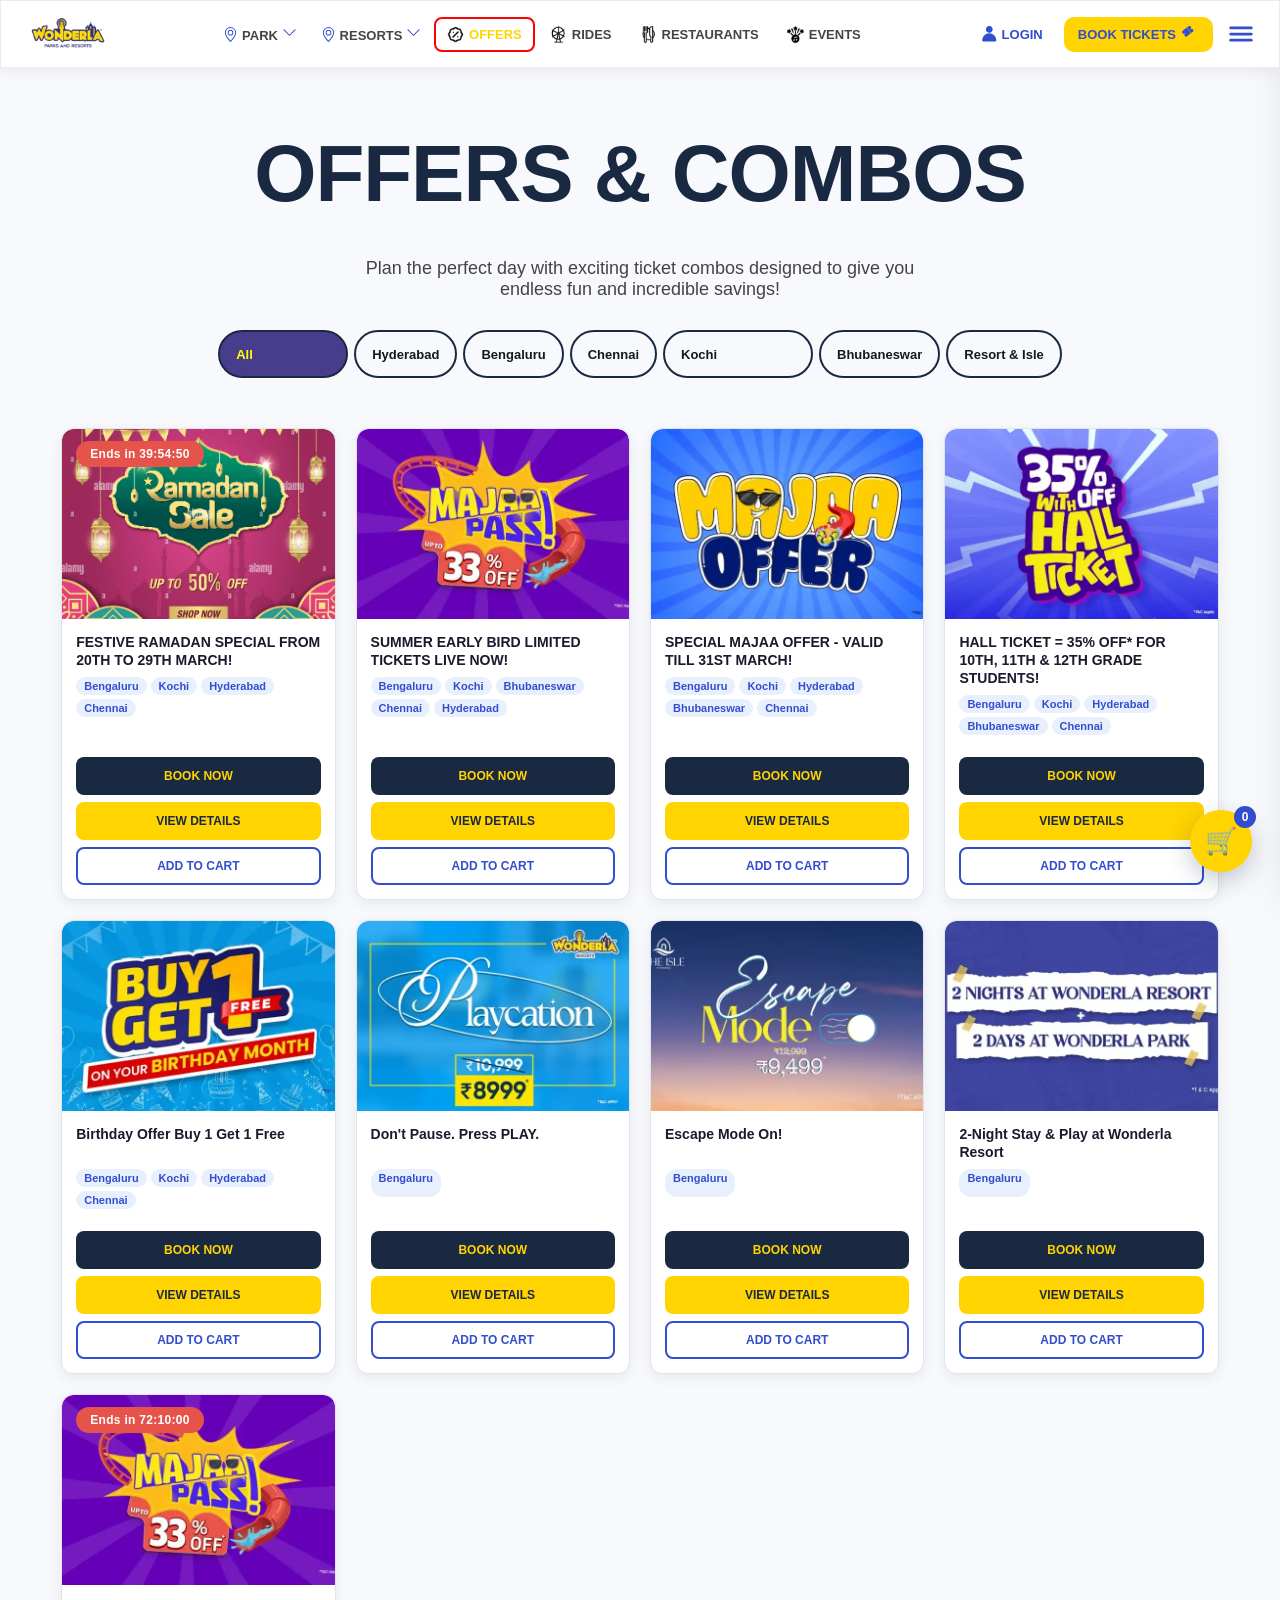
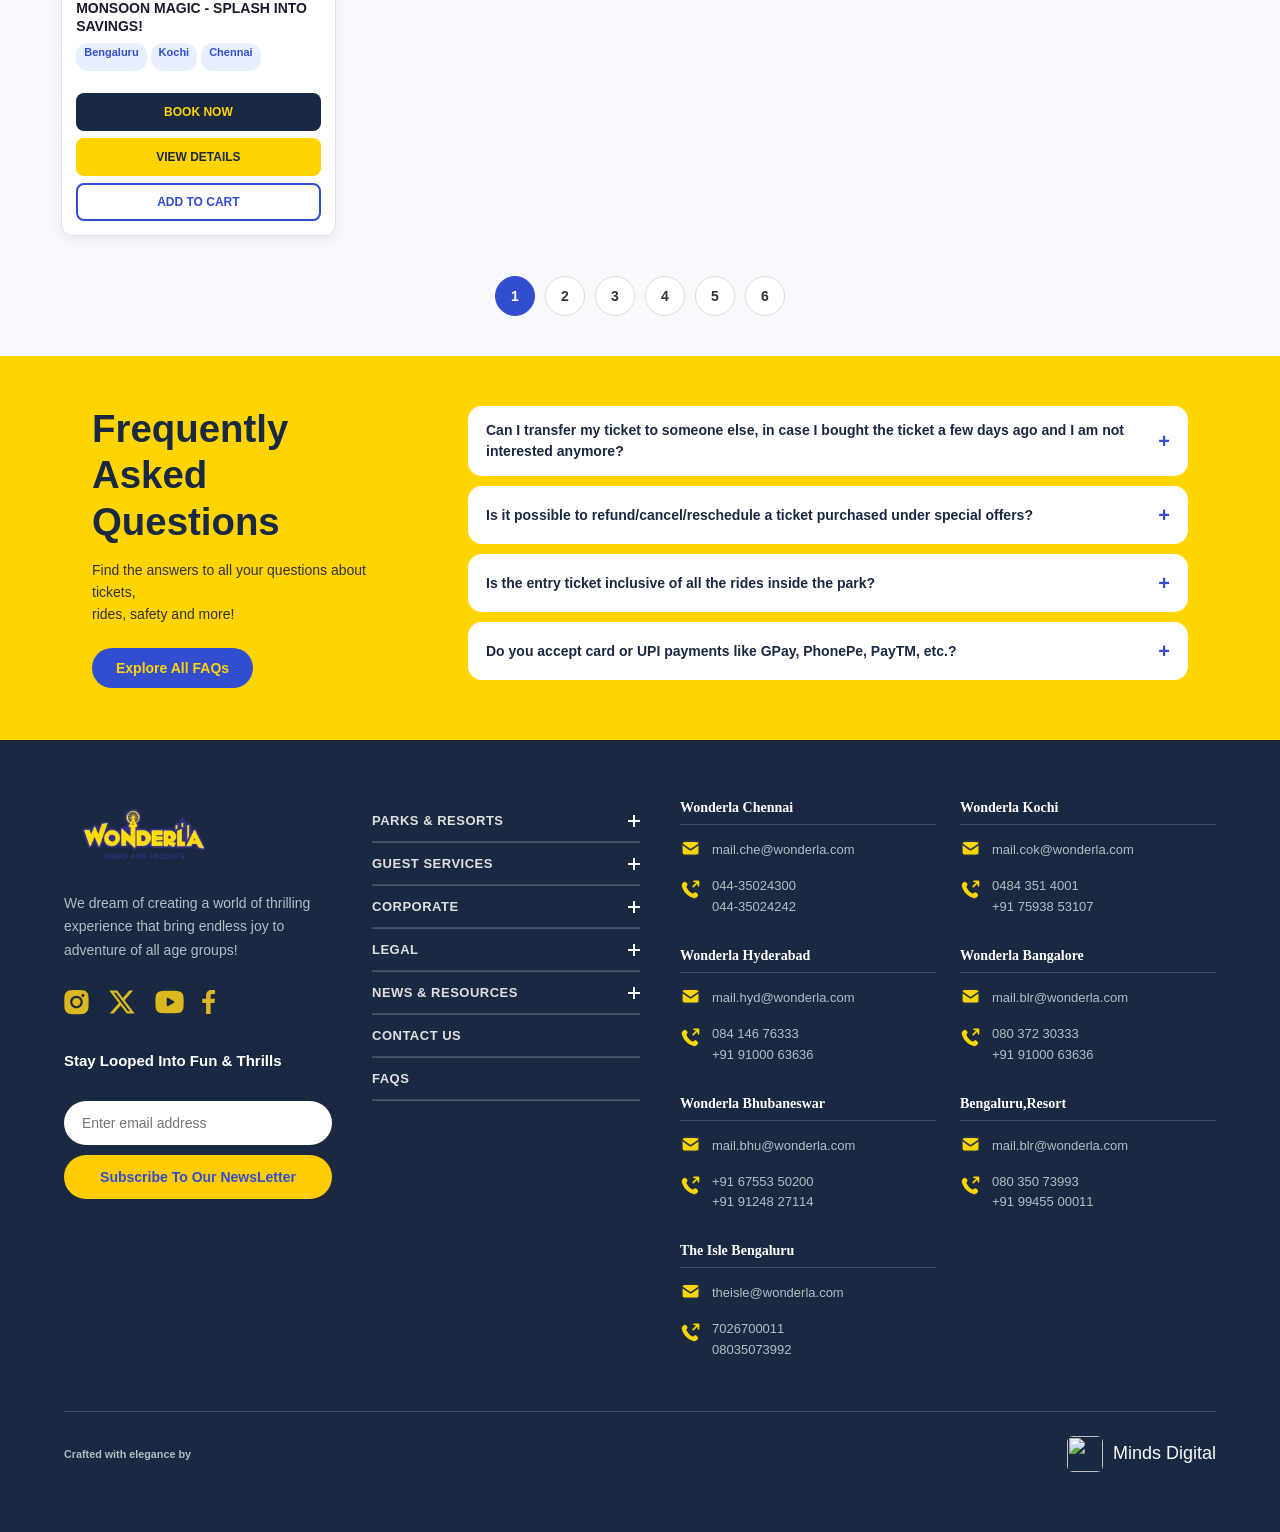
==== commit b83e226c: "Update project features" ====
--- a/index2.html
+++ b/index2.html
@@ -6,7 +6,9 @@
     <meta name="viewport" content="width=device-width, initial-scale=1.0">
     <title>Wonderla Offers</title>
     <link rel="stylesheet" href="wonderla.css">
+    <link rel="stylesheet" href="responsive.css">
   <style>
+
 
 .cart-drawer.active {
     right: 0;
@@ -14,106 +16,137 @@
 .cart-overlay.active {
     display: block;
 }
-
-/* GRID */
+body {
+    overflow-x: hidden !important;
+}
+
+/* GRID — auto-fit so columns respond naturally */
 #offersCont {
-    display: grid;
-    grid-template-columns: repeat(3, 1fr);
-    gap: 25px;
-    width: 100%;
-    max-width: 1200px;
-    margin: auto;
-    align-items: stretch;
-}
-
-
-/* CARD */
+    display: grid !important;
+    grid-template-columns: repeat(auto-fit, minmax(260px, 1fr)) !important;
+    gap: 20px !important;
+    width: 92% !important;
+    max-width: 1200px !important;
+    margin: 30px auto !important;
+    align-items: stretch !important;
+}
+
+/* CARD — equal height via flex column, no fixed px height */
 .product-card,
 .offers-card {
-    display: flex;
-    flex-direction: column;
-    height: 520px;
-    width: 100%;
-    background: white;
-    border-radius: 10px;
-    overflow: hidden;
-    border: 1px solid #ddd;
-}
-
-
-
+    display: flex !important;
+    flex-direction: column !important;
+    height: auto !important;
+    width: 100% !important;
+    background: white !important;
+    border-radius: 12px !important;
+    overflow: hidden !important;
+    border: 1px solid #e0e4f0 !important;
+    box-shadow: 0 4px 14px rgba(0,0,0,0.07) !important;
+}
+
+/* Image — fixed height so all cards look uniform */
 .product-card .card-image,
 .offers-card .card-image {
-    height: 200px;
-    flex-shrink: 0;
-    overflow: hidden;
-}
-
+    height: 190px !important;
+    flex-shrink: 0 !important;
+    overflow: hidden !important;
+    position: relative !important;
+}
 .product-card img,
 .offers-card img {
-    width: 100%;
-    height: 100%;
-    object-fit: cover;
-}
-
-
+    width: 100% !important;
+    height: 100% !important;
+    object-fit: cover !important;
+}
+
+/* Content fills remaining space */
 .product-card .card-content,
-.offers-card .card-content,
-.offers-card-content {
-    padding: 16px;
-    flex: 1;
-    display: flex;
-    flex-direction: column;
-}
-
-
+.offers-card .card-content {
+    padding: 14px 14px 8px !important;
+    flex: 1 !important;
+    display: flex !important;
+    flex-direction: column !important;
+}
 .product-card h3,
 .offers-card h3 {
-    height: 45px;
-    overflow: hidden;
-    margin-bottom: 10px;
-}
-
-
+    font-size: 14px !important;
+    font-weight: 700 !important;
+    line-height: 1.3 !important;
+    min-height: 36px !important;
+    max-height: 54px !important;
+    overflow: hidden !important;
+    margin-bottom: 8px !important;
+}
 .product-card p,
-.offers-card p {
-    flex-grow: 1;
-}
-
-
+.offers-card p { flex-grow: 1 !important; }
+
+/* Tags */
 .tags-offer {
-    min-height: 35px;
-    display: flex;
-    gap: 5px;
-    flex-wrap: wrap;
-}
-
-
+    min-height: 28px !important;
+    display: flex !important;
+    gap: 4px !important;
+    flex-wrap: wrap !important;
+    margin-bottom: 4px !important;
+}
+.tags-offer span {
+    font-size: 11px !important;
+    padding: 3px 8px !important;
+    border-radius: 12px !important;
+}
+
+/* Footer — always at bottom */
 .product-card .card-footer,
 .offers-card .card-footer {
-    padding: 15px;
-    display: flex;
-    flex-direction: column;
-    gap: 8px;
-    margin-top: auto;
-}
-
-
+    padding: 10px 14px 14px !important;
+    display: flex !important;
+    flex-direction: column !important;
+    gap: 7px !important;
+    margin-top: auto !important;
+}
 .product-card .card-footer a,
 .offers-card .card-footer a,
 .product-card button,
 .offers-card button {
-    width: 100%;
-    height: 40px;
-    display: flex;
-    align-items: center;
-    justify-content: center;
-}
-
+    width: 100% !important;
+    height: 38px !important;
+    display: flex !important;
+    align-items: center !important;
+    justify-content: center !important;
+    font-size: 12px !important;
+    border-radius: 8px !important;
+}
+
+/* Cart item header */
 .cart-item-header {
     display: flex;
     justify-content: space-between;
     align-items: center;
+}
+
+/* RESPONSIVE BREAKPOINTS for offer cards */
+@media (max-width: 850px) {
+    #offersCont {
+        grid-template-columns: repeat(2, 1fr) !important;
+        gap: 16px !important;
+        width: 94% !important;
+    }
+}
+@media (max-width: 500px) {
+    #offersCont {
+        grid-template-columns: 1fr 1fr !important;
+        gap: 10px !important;
+        width: 96% !important;
+    }
+    .product-card .card-image,
+    .offers-card .card-image { height: 140px !important; }
+    .product-card h3, .offers-card h3 { font-size: 12px !important; min-height: 28px !important; }
+    .product-card .card-footer, .offers-card .card-footer { padding: 8px 10px 10px !important; gap: 5px !important; }
+    .product-card button, .offers-card button { height: 34px !important; font-size: 11px !important; }
+}
+@media (max-width: 340px) {
+    #offersCont { grid-template-columns: 1fr !important; }
+    .product-card .card-image, .offers-card .card-image { height: 170px !important; }
 }
 
 .btn-remove-item {
--- a/wonderla.css
+++ b/wonderla.css
@@ -1,4 +1,3 @@
-
 *, *::before, *::after {
     margin: 0;
     padding: 0;
@@ -2514,7 +2513,7 @@
     flex-direction: column;
     justify-content: center;
     align-items: center;
-    margin-top: 10vh;
+    /* margin-top: 10vh; */
     gap: 20px;
 }
 .page1-5cards h3{
@@ -3202,942 +3201,7 @@
     height: auto;
 }
 
-/* =======================================================
-   LAPTOP  (1025px – 1500px)
-   ======================================================= */
-@media screen and (min-width: 1025px) and (max-width: 1500px) {
-
-    /* --- Navbar --- */
-    .login-container,
-    .offer-container,
-    .rides-container,
-    .restaurant-container {
-        width: 97%;
-        padding: 10px 18px;
-        gap: 8px;
-    }
-    .navbar { gap: 25px; }
-    .navbar div { font-size: 15px; }
-    .Book-tickets { font-size: 15px; padding: 9px 14px; }
-    .login-text { font-size: 16px; }
-
-    /* --- Login page --- */
-    .heading1 { font-size: 48px; }
-    .text { font-size: 38px; }
-    .p-text { font-size: 20px; }
-    .otp-btn { width: 420px; height: 80px; font-size: 22px; }
-
-    /* --- Offers page --- */
-    .offer-heading { font-size: 60px; }
-    .discount-card { width: 340px; height: auto; }
-    .fourth-content h1 { font-size: 60px; }
-    .faq-item { width: 700px; }
-
-    /* --- Rides page --- */
-    .ride-heading h1 { font-size: 70px; }
-    .hero-content h1 { font-size: 4rem; }
-    .ride-card { width: 440px; height: auto; }
-    .container-res h2 { font-size: 60px; }
-    .certificates h2 { font-size: 60px; }
-
-    /* --- Restaurants page --- */
-    .rest-card { width: 340px; height: auto; }
-
-    /* --- Main page (index6) --- */
-    .mainpage-text h1 { font-size: 55px; }
-    .five-cards > div { width: 170px; height: 230px; }
-    .jaw-dropping { font-size: 60px; }
-    .bc-text h1 { font-size: 80px; }
-    .bt-container2 h1 { font-size: 55px; }
-    .events-middle h1 { font-size: 70px; }
-
-    /* --- Footer --- */
-    .footer,
-    .offer-footer,
-    .events-footer,
-    .offer-mainpage-footer {
-        padding: 50px 30px;
-        height: auto;
-    }
-    .accordion-header { width: 400px; }
-    .footer-input input { width: 340px; }
-}
-
-/* =======================================================
-   TABLET  (769px – 1024px)
-   ======================================================= */
-@media screen and (min-width: 769px) and (max-width: 1024px) {
-
-    /* --- Navbar --- */
-    .login-container,
-    .offer-container,
-    .rides-container,
-    .restaurant-container {
-        width: 97%;
-        height: auto;
-        padding: 10px 14px;
-        flex-wrap: wrap;
-        gap: 8px;
-        top: 8px;
-    }
-    .navbar { gap: 14px; }
-    .navbar div { font-size: 13px; }
-    .Book-tickets { font-size: 13px; padding: 8px 10px; }
-    .login-text { font-size: 14px; }
-    .logo img { height: 55px; }
-
-    /* --- Login page --- */
-    .heading1 { font-size: 40px; }
-    .mid-section { flex-direction: column; }
-    .left-side { width: 100%; height: 350px; }
-    .main-right { width: 100%; padding: 20px; }
-    .text { font-size: 32px; }
-    .p-text { font-size: 18px; }
-    .phone { flex-direction: column; align-items: center; margin: 20px; }
-    .country { width: 90%; max-width: 380px; }
-    .mobile { width: 90%; max-width: 380px; }
-    .otp-btn { width: 80%; max-width: 380px; height: 70px; font-size: 20px; }
-
-    /* --- Offers page --- */
-    .offer-heading { font-size: 52px; }
-    .second-offer { flex-wrap: wrap; height: auto; gap: 8px; justify-content: center; }
-    .second-offer div { width: 160px; height: 60px; font-size: 15px; }
-    .discount-card { width: 320px; height: auto; }
-    .fourth-offer { flex-direction: column; height: auto; padding: 40px 20px; align-items: center; text-align: center; }
-    .fourth-content h1 { font-size: 52px; }
-    .offer-btn { width: 80%; max-width: 380px; }
-    .faq-item { width: 90%; font-size: 17px; }
-
-    /* --- Rides page --- */
-    .hero-content h1 { font-size: 3rem; }
-    .ride-heading h1 { font-size: 52px; }
-    .ride-heading p { font-size: 18px; }
-    .filter-section { flex-direction: column; align-items: center; gap: 16px; margin-top: 30px; }
-    .type-filter, .thrill-filter { width: 85%; max-width: 500px; height: auto; padding: 14px; }
-    .slider-wrapper { width: 100%; }
-    .thrill-label { position: static; left: 0; }
-    .ride-card { width: 320px; height: auto; }
-    .image-wrapper img { height: 200px; }
-    .content { margin-top: 20px; }
-    .container-res h2 { font-size: 42px; }
-    .container-res p { font-size: 18px; }
-    .certificates h2 { font-size: 42px; }
-    .slide { flex-direction: column; }
-
-    /* --- Restaurants page --- */
-    .search-container { width: 85%; margin: 20px auto; }
-    .rest-card { width: 320px; height: auto; }
-
-    /* --- Main page (index6) --- */
-    .mainpage-text h1 { font-size: 42px; }
-    .five-cards { flex-wrap: wrap; justify-content: center; gap: 14px; }
-    .five-cards > div { width: 140px; height: 200px; }
-    .second-mainpage { flex-direction: column; height: auto; padding: 20px; margin-top: 0; }
-    .leftside-secondpage { width: 100%; }
-    .leftside-secondpage img { width: 100%; height: auto; margin-top: 10px; }
-    .besideimg-content { position: static; flex-direction: row; flex-wrap: wrap; height: auto; justify-content: center; gap: 12px; }
-    .master-scroller { width: 100%; margin: 20px 10px; }
-    .media-unit { height: 320px; }
-    .main-title { font-size: 32px !important; }
-    .mainpage-section { height: auto; min-height: auto; padding: 30px 14px; }
-    .container-flex { flex-direction: column; width: 100%; }
-    .parallax-girl { width: 70%; height: auto; margin-top: 0; }
-    .jaw-dropping { font-size: 2.8rem !important; text-align: center; }
-    .carousel-viewport { max-width: 100%; }
-    .ride-disc-card { width: 100%; height: auto; }
-    .ride-disc-card img { width: 100%; height: auto; }
-    .offer-group { flex-direction: column; }
-    .interaction-row { flex-direction: column; align-items: center; }
-    .mind-blowing-btn { width: 85%; font-size: 16px; padding: 14px 20px; }
-    .bc-image1 { width: 100%; height: auto; }
-    .bc-text { margin-top: 20px; padding: 20px; }
-    .bc-text h1 { font-size: 52px; }
-    .bc-btn button { width: 85%; max-width: 380px; }
-    .bt-container2 h1 { font-size: 2.2rem; text-align: center; }
-    .bc-cards-train { flex-wrap: wrap; justify-content: center; }
-    .bc-4cards { width: 85%; max-width: 380px; }
-    .videos-section h1 { font-size: 52px; text-align: center; }
-    .videos4 { flex-direction: column; align-items: center; }
-    .videos4 div { width: 85%; max-width: 400px; height: 380px; }
-    .rides-exper h1 { font-size: 52px; text-align: center; }
-    .expr-2cards { flex-direction: column; align-items: center; }
-    .expr-main-card { width: 85%; max-width: 440px; height: auto; }
-    .events-middle { flex-direction: column; margin: 30px 20px; gap: 16px; }
-    .events-middle h1 { font-size: 52px; }
-    .guide-cards { flex-wrap: wrap; justify-content: center; }
-    .guide-card { width: 200px; }
-    .guide-title { font-size: 52px; }
-    .carousel-title { font-size: 52px; }
-    .ticker-header h2 { font-size: 52px; }
-
-    /* --- Footer --- */
-    .footer,
-    .offer-footer,
-    .events-footer,
-    .offer-mainpage-footer {
-        flex-direction: column;
-        padding: 40px 20px;
-        height: auto;
-        align-items: center;
-        text-align: center;
-    }
-    .left-footer { width: 100%; max-width: 100%; }
-    .middle-footer { width: 100%; }
-    .right-footer { width: 100%; max-width: 100%; grid-template-columns: 1fr 1fr; }
-    .accordion-header { width: 100%; }
-    .footer-input input { width: 100%; box-sizing: border-box; }
-    .social-logo { justify-content: center; }
-    .news-letter { margin-top: 24px; }
-    .first-ph, .mail { justify-content: center; }
-    .line { width: 100%; }
-    .last-footer { flex-direction: column; align-items: center; gap: 16px; }
-    .offer-footer, .events-footer, .offer-mainpage-footer { height: auto; }
-}
-
-/* =======================================================
-   MOBILE  (481px – 768px)
-   ======================================================= */
-@media screen and (max-width: 768px) {
-
-    /* --- Navbar --- */
-    .login-container,
-    .offer-container,
-    .rides-container,
-    .restaurant-container {
-        width: 96%;
-        height: auto;
-        padding: 8px 12px;
-        flex-wrap: wrap;
-        justify-content: space-between;
-        top: 5px;
-        gap: 6px;
-    }
-    .navbar { display: none; }
-    .right-side-menu { display: flex; }
-    .Book-tickets { display: none; }
-    .logo img { height: 50px; }
-    .login-text { font-size: 14px; }
-
-    /* --- Login page --- */
-    #Login { width: 100%; padding: 0 10px; }
-    .heading1 { font-size: 32px; text-align: center; }
-    .mid-section { flex-direction: column; }
-    .left-side { width: 100%; height: 260px; }
-    .middle-img { width: 100%; height: 260px; object-fit: cover; border-radius: 20px; }
-    .main-right { width: 100%; padding: 16px; }
-    .text { font-size: 26px; text-align: center; }
-    .p-text { font-size: 16px; text-align: center; }
-    .phone { flex-direction: column; align-items: center; margin: 16px; gap: 12px; }
-    .country { width: 90%; max-width: 320px; height: 70px; }
-    .mobile { width: 90%; max-width: 320px; height: 70px; }
-    .otp-btn { width: 90%; max-width: 320px; height: 60px; font-size: 18px; }
-    .optional { flex-direction: column; align-items: center; gap: 6px; }
-
-    /* --- Offers page --- */
-    .offer-heading { font-size: 38px; text-align: center; }
-    .first-offer p { font-size: 15px; text-align: center; padding: 0 10px; }
-    .second-offer { flex-wrap: wrap; height: auto; padding: 10px; gap: 8px; justify-content: center; }
-    .second-offer div { width: 130px; height: 50px; font-size: 14px; }
-    .offers-container { padding: 0 10px; }
-    .discount-card { width: 100%; max-width: 380px; height: auto; }
-    .fourth-offer { flex-direction: column; height: auto; padding: 30px 16px; align-items: center; text-align: center; }
-    .fourth-content h1 { font-size: 38px; }
-    .fourth-content p { font-size: 15px; }
-    .offer-btn { width: 90%; max-width: 320px; margin-top: 16px; }
-    .faq-item { width: 100%; font-size: 16px; }
-
-    /* --- Rides page --- */
-    .hero { height: 60vh; }
-    .hero-content h1 { font-size: 2.2rem; }
-    .ride-heading h1 { font-size: 38px; text-align: center; }
-    .ride-heading p { font-size: 16px; text-align: center; }
-    .filter-section { flex-direction: column; align-items: center; gap: 16px; margin-top: 24px; }
-    .type-filter, .thrill-filter { width: 92%; max-width: 380px; height: auto; padding: 12px; }
-    .slider-wrapper { width: 100%; }
-    .thrill-label { position: static; left: 0; }
-    .cards-container { padding: 0 10px; }
-    .ride-card { width: 100%; max-width: 380px; height: auto; }
-    .image-wrapper img { height: 180px; }
-    .content { margin-top: 16px; }
-    .container-res h2 { font-size: 30px; }
-    .container-res p { font-size: 16px; }
-    .certificates h2 { font-size: 36px; text-align: center; }
-    .slide { flex-direction: column; }
-    .safety-card { width: 90%; max-width: 300px; }
-
-    /* --- Restaurants page --- */
-    .search-container { width: 92%; margin: 16px auto; }
-    .rest-cards-container { padding: 0 10px; }
-    .rest-card { width: 100%; max-width: 380px; height: auto; }
-
-    /* --- Main page (index6) --- */
-    .mainpage-text h1 { font-size: 2rem; }
-    .mainpage-text button { width: 180px; height: 55px; font-size: 16px; }
-    .page1-5cards { padding: 10px; }
-    .five-cards { flex-wrap: wrap; justify-content: center; gap: 10px; }
-    .five-cards > div { width: 110px; height: 160px; }
-    .second-mainpage { flex-direction: column; height: auto; padding: 16px; margin-top: 0; }
-    .leftside-secondpage { width: 100%; }
-    .leftside-secondpage img { width: 100%; height: auto; margin-top: 10px; }
-    .besideimg-content { position: static; flex-direction: row; flex-wrap: wrap; height: auto; justify-content: center; gap: 10px; }
-    .master-scroller { width: 100%; margin: 16px 8px; }
-    .media-unit { height: 260px; }
-    .main-title { font-size: 28px !important; }
-    .mainpage-section { height: auto; min-height: auto; padding: 30px 10px; }
-    .container-flex { flex-direction: column; width: 100%; }
-    .parallax-girl { width: 75%; height: auto; margin-top: 0; }
-    .jaw-dropping { font-size: 2rem !important; text-align: center; }
-    .carousel-viewport { max-width: 100%; }
-    .ride-disc-card { width: 100%; height: auto; }
-    .ride-disc-card img { width: 100%; height: auto; top: 0; }
-    .offer-group { flex-direction: column; }
-    .interaction-row { flex-direction: column; align-items: center; gap: 16px; }
-    .mind-blowing-btn { width: 90%; font-size: 15px; padding: 14px 18px; }
-    .mainpage-bcimage { flex-direction: column; }
-    .bc-image1 { width: 100%; height: auto; }
-    .bc-text { margin-top: 16px; padding: 16px; }
-    .bc-text h1 { font-size: 38px; }
-    .bc-text h4 { font-size: 18px; }
-    .bc-btn button { width: 90%; max-width: 320px; }
-    .bt-container2 h1 { font-size: 1.8rem; text-align: center; }
-    .bc-slider-window { overflow: hidden; }
-    .bc-cards-train { flex-wrap: wrap; justify-content: center; }
-    .bc-4cards { width: 90%; max-width: 340px; }
-    .videos-section h1 { font-size: 38px; text-align: center; }
-    .videos4 { flex-direction: column; align-items: center; }
-    .videos4 div { width: 92%; max-width: 340px; height: 360px; }
-    .rides-exper h1 { font-size: 38px; text-align: center; }
-    .expr-2cards { flex-direction: column; align-items: center; }
-    .expr-main-card { width: 92%; max-width: 380px; height: auto; }
-    .events-middle { flex-direction: column; margin: 24px 16px; gap: 14px; }
-    .events-middle h1 { font-size: 38px; text-align: center; }
-    .event-p-text { margin-top: 10vh; }
-    .event-p-text p { font-size: 15px; text-align: center; padding: 0 14px; }
-    .guide-cards { flex-direction: column; align-items: center; }
-    .guide-card { width: 90%; max-width: 300px; }
-    .guide-title { font-size: 38px; }
-    .carousel-title { font-size: 38px; }
-    .ticker-header h2 { font-size: 38px; }
-
-    /* --- Footer --- */
-    .footer,
-    .offer-footer,
-    .events-footer,
-    .offer-mainpage-footer {
-        flex-direction: column;
-        padding: 32px 16px;
-        height: auto;
-        align-items: center;
-        text-align: center;
-    }
-    .left-footer { width: 100%; max-width: 100%; margin-bottom: 24px; }
-    .middle-footer { width: 100%; }
-    .right-footer { width: 100%; max-width: 100%; grid-template-columns: 1fr; }
-    .accordion-header { width: 100%; }
-    .footer-input input { width: 100%; box-sizing: border-box; padding: 16px; font-size: 16px; }
-    .footer button, .offer-footer button, .events-footer button { height: 55px; font-size: 16px; }
-    .social-logo { justify-content: center; gap: 24px; }
-    .news-letter { margin-top: 20px; }
-    .first-ph, .mail { justify-content: center; }
-    .line { width: 100%; }
-    .last-footer { flex-direction: column; align-items: center; gap: 14px; }
-}
-
-/* =======================================================
-   SMALL PHONE  (300px – 480px)
-   ======================================================= */
-@media screen and (max-width: 480px) {
-
-    /* --- Navbar --- */
-    .login-container,
-    .offer-container,
-    .rides-container,
-    .restaurant-container {
-        width: 96%;
-        padding: 6px 10px;
-        top: 4px;
-    }
-    .logo img { height: 40px; }
-    .login-text { font-size: 12px; }
-    .inside-login svg { width: 12px; height: 12px; }
-
-    /* --- Login page --- */
-    .heading1 { font-size: 26px; }
-    .left-side { height: 200px; }
-    .middle-img { height: 200px; }
-    .text { font-size: 22px; }
-    .p-text { font-size: 14px; }
-    .country { height: 60px; }
-    .mobile { height: 60px; }
-    .otp-btn { height: 55px; font-size: 16px; }
-
-    /* --- Offers page --- */
-    .offer-heading { font-size: 28px; }
-    .second-offer div { width: 110px; height: 44px; font-size: 12px; border-radius: 12px; }
-    .discount-card { max-width: 100%; }
-    .card-content h3 { font-size: 16px; }
-    .tags-offer span { font-size: 14px; padding: 6px; }
-    .btn-book, .btn-details { font-size: 14px; padding: 10px; }
-    .fourth-content h1 { font-size: 28px; }
-    .fourth-content p { font-size: 14px; }
-    .offer-btn { height: 55px; font-size: 15px; }
-    .faq-item { font-size: 14px; }
-    .faq-header { padding: 14px 16px; }
-
-    /* --- Rides page --- */
-    .hero { height: 50vh; }
-    .hero-content h1 { font-size: 1.6rem; }
-    .ride-heading h1 { font-size: 28px; }
-    .ride-heading p { font-size: 14px; }
-    .type-filter, .thrill-filter { width: 96%; padding: 10px; }
-    .ride-card { max-width: 100%; }
-    .image-wrapper img { height: 160px; }
-    .content h3 { font-size: 18px; }
-    .description { font-size: 14px; }
-    .details-btn { font-size: 14px; padding: 10px; }
-    .container-res h2 { font-size: 24px; }
-    .container-res p { font-size: 14px; }
-    .certificates h2 { font-size: 26px; }
-    .safety-card { width: 96%; }
-    .safety-card p { font-size: 13px; }
-
-    /* --- Restaurants page --- */
-    .search-container { width: 96%; }
-    .rest-card { max-width: 100%; }
-
-    /* --- Main page (index6) --- */
-    .mainpage-text h1 { font-size: 1.4rem; }
-    .mainpage-text button { width: 150px; height: 48px; font-size: 14px; }
-    .five-cards { gap: 8px; }
-    .five-cards > div { width: 85px; height: 130px; }
-    .five-cards h5 { font-size: 14px; margin-top: 10px; }
-    .five-cards p { font-size: 12px; }
-    .media-unit { height: 200px; }
-    .main-title { font-size: 22px !important; }
-    .jaw-dropping { font-size: 1.5rem !important; }
-    .mind-blowing-btn { font-size: 14px; padding: 12px 14px; }
-    .bc-text h1 { font-size: 28px; }
-    .bc-text h4 { font-size: 15px; }
-    .bc-btn button { height: 55px; font-size: 15px; }
-    .bt-container2 h1 { font-size: 1.4rem; }
-    .bc-4cards { width: 96%; }
-    .videos-section h1 { font-size: 28px; }
-    .videos4 div { height: 300px; }
-    .rides-exper h1 { font-size: 28px; }
-    .expr-main-card { width: 96%; }
-    .expr1-card h2 { font-size: 28px; }
-    .events-middle h1 { font-size: 28px; }
-    .event-p-text p { font-size: 14px; }
-    .guide-title { font-size: 28px; }
-    .carousel-title { font-size: 28px; }
-    .ticker-header h2 { font-size: 28px; }
-
-    /* --- Footer --- */
-    .footer,
-    .offer-footer,
-    .events-footer,
-    .offer-mainpage-footer {
-        padding: 24px 12px;
-    }
-    .footer-logo { width: 140px; height: 70px; }
-    .left-footer p { font-size: 14px; }
-    .news-letter h3 { font-size: 18px; }
-    .footer-input input { padding: 14px; font-size: 14px; }
-    .footer button, .offer-footer button, .events-footer button { height: 48px; font-size: 14px; }
-    .social-logo { gap: 16px; }
-    .accordion-header { font-size: 13px; padding: 12px 0; }
-    .accordion-content a { font-size: 14px; }
-    .first-right h2 { font-size: 18px; }
-    .tele-1 a, .tele-1 p { font-size: 14px; }
-}
-
-/* =======================================================
-   TINY  (300px – 360px)  — extra small phones
-   ======================================================= */
-@media screen and (max-width: 360px) {
-
-    .login-container,
-    .offer-container,
-    .rides-container,
-    .restaurant-container {
-        padding: 5px 8px;
-        border-radius: 12px;
-    }
-    .logo img { height: 34px; }
-    .login-text { font-size: 11px; }
-
-    .heading1 { font-size: 22px; }
-    .text { font-size: 18px; }
-    .p-text { font-size: 13px; }
-    .otp-btn { font-size: 14px; height: 50px; }
-
-    .offer-heading { font-size: 24px; }
-    .second-offer div { width: 90px; height: 40px; font-size: 11px; }
-    .fourth-content h1 { font-size: 24px; }
-    .faq-item { font-size: 13px; }
-
-    .hero-content h1 { font-size: 1.3rem; }
-    .ride-heading h1 { font-size: 22px; }
-    .container-res h2 { font-size: 20px; }
-    .certificates h2 { font-size: 22px; }
-
-    .mainpage-text h1 { font-size: 1.2rem; }
-    .five-cards > div { width: 70px; height: 110px; }
-    .five-cards h5 { font-size: 12px; }
-    .jaw-dropping { font-size: 1.2rem !important; }
-    .bc-text h1 { font-size: 22px; }
-    .events-middle h1 { font-size: 22px; }
-    .guide-title, .carousel-title, .ticker-header h2 { font-size: 22px; }
-
-    .footer-logo { width: 110px; height: 55px; }
-    .news-letter h3 { font-size: 15px; }
-    .accordion-header { font-size: 12px; }
-}
-
-
-/* =======================================================
-   INDEX6 — DEDICATED RESPONSIVE FIXES
-   Covers every section of the main page
-   ======================================================= */
-
-/* ---- LAPTOP (1025px – 1500px) ---- */
-@media screen and (min-width: 1025px) and (max-width: 1500px) {
-    .main-page1 { overflow-x: hidden; }
-
-    /* Hero video + text */
-    .mainpage-video1 { height: 100vh; }
-    .mainpage-text h1 { font-size: 52px; }
-
-    /* 5 park cards */
-    .five-cards { gap: 30px; }
-    .five-cards > div { width: 160px; height: 220px; }
-
-    /* Second section — rides scroller */
-    .second-mainpage { height: auto; }
-    .leftside-secondpage img { width: 380px; }
-    .master-scroller { max-width: 700px; margin-top: 15vh; }
-    .media-unit { height: 420px; }
-
-    /* Offers carousel */
-    .mainpage-section { height: auto; }
-    .jaw-dropping { font-size: 55px; }
-    .ride-disc-card img { width: 300px; height: 170px; }
-
-    /* BC image / Isle section */
-    .bc-image1 { height: 550px; }
-    .bc-text { margin-top: -55vh; }
-    .bc-text h1 { font-size: 85px; }
-
-    /* Ticker */
-    .mainpage-ticker-section { padding: 30px 0; }
-
-    /* Desi Delights */
-    .bt-container2 h1 { font-size: 52px; }
-
-    /* Restaurant slider */
-    .?"aurant-section h1 { font-size: 52px; }
-    .bc-slider-window { width: 100%; max-width: 1100px; }
-    .bc-4cards { width: 270px; }
-
-    /* Safety section */
-    .bc-safety-section { height: auto; padding: 60px 20px; }
-    .container-res h2 { font-size: 52px; }
-
-    /* Merch grid */
-    .costume-grid { gap: 16px; }
-    .yellow { width: 420px; }
-    .blue { width: 380px; }
-    .wide { height: 460px; }
-
-    /* Certificates */
-    .certificates h2 { font-size: 52px; }
-    .slider { max-width: 700px; }
-
-    /* Adventure carousel */
-    .carousel-container { width: 100%; max-width: 1100px; }
-    .carousel-title { font-size: 52px; }
-    .card { width: 420px; height: 440px; }
-
-    /* Videos */
-    .videos-section h1 { font-size: 52px; }
-    .videos4 div { width: 260px; height: 420px; }
-
-    /* Footer */
-    .offer-mainpage-footer { height: auto; padding: 50px 30px; }
-}
-
-/* ---- TABLET (769px – 1024px) ---- */
-@media screen and (min-width: 769px) and (max-width: 1024px) {
-    .main-page1 { overflow-x: hidden; }
-
-    /* Hero */
-    .mainpage-video1 { height: 100vh; }
-    .mainpage-text h1 { font-size: 38px; }
-    .mainpage-text button { width: 180px; height: 55px; font-size: 16px; }
-
-    /* 5 park cards */
-    .page1-5cards { padding: 10px; }
-    .five-cards { flex-wrap: wrap; justify-content: center; gap: 14px; }
-    .five-cards > div { width: 130px; height: 190px; }
-    .five-cards h5 { font-size: 16px; }
-    .five-cards p { font-size: 13px; }
-
-    /* Second section */
-    .second-mainpage { flex-direction: column; height: auto; padding: 20px; margin-top: 0; }
-    .leftside-secondpage { width: 100%; }
-    .leftside-secondpage img { width: 100%; height: auto; margin-top: 10px; }
-    .besideimg-content { position: static; flex-direction: row; flex-wrap: wrap; height: auto; justify-content: center; gap: 14px; }
-    .img-content h3 { font-size: 22px; }
-    .master-scroller { width: 100%; margin: 20px 10px; }
-    .media-unit { height: 300px; }
-    .main-title { font-size: 28px !important; }
-    .btn-mainpage button { width: 300px; font-size: 16px; }
-
-    /* Marquee box */
-    .marquee-item { font-size: 18px; padding: 0 20px; }
-    .oval-img { width: 150px; height: 70px; }
-
-    /* Offers carousel */
-    .mainpage-section { height: auto; min-height: auto; padding: 30px 14px; }
-    .container-flex { flex-direction: column; width: 100%; align-items: center; }
-    .parallax-side { width: 60%; }
-    .parallax-girl { width: 100%; height: auto; margin-top: 0; }
-    .content-side { width: 100%; padding: 0 20px; }
-    .jaw-dropping { font-size: 2.5rem !important; text-align: center; }
-    .carousel-viewport { max-width: 100%; overflow: hidden; }
-    .offer-group { flex-direction: row; gap: 10px; }
-    .ride-disc-card { width: 48%; height: auto; }
-    .ride-disc-card img { width: 100%; height: auto; top: 0; position: static; margin: 0; }
-    .interaction-row { flex-direction: column; align-items: center; gap: 14px; }
-    .mind-blowing-btn { width: 85%; font-size: 16px; }
-    .nav-arrows { justify-content: center; }
-
-    /* BC image / Isle */
-    .mainpage-bcimage { display: flex; flex-direction: column; align-items: center; overflow: hidden; }
-    .bc-image1 { width: 100%; height: auto; }
-    .bc-image1 img { width: 100%; height: 400px; object-fit: cover; }
-    .bc-text { margin-top: 20px; padding: 20px; text-align: center; }
-    .bc-text h1 { font-size: 48px; }
-    .bc-text h4 { font-size: 18px; }
-    .bc-btn button { width: 85%; max-width: 360px; height: 60px; font-size: 17px; }
-
-    /* Ticker */
-    .mainpage-ticker-section { padding: 20px 0; }
-    .bc-card p { font-size: 13px; }
-
-    /* Desi Delights */
-    .bt-container2 { padding: 20px 10px; }
-    .bt-container2 h1 { font-size: 2rem; text-align: center; }
-    .bc-cont-btn button { width: 85%; max-width: 360px; }
-    .marquee-wrapper { overflow: hidden; }
-
-    /* Restaurant slider */
-    .bc-restaurant-section { padding: 20px 10px; text-align: center; }
-    .bc-restaurant-section h1 { font-size: 2rem; }
-    .bc-slider-window { width: 100%; max-width: 700px; margin: 0 auto; overflow: hidden; }
-    .bc-4cards { width: 100%; max-width: 340px; height: auto; }
-    .card-img { height: 180px; }
-    .explore-main-btn { width: 85%; max-width: 360px; font-size: 16px; }
-
-    /* Safety section */
-    .bc-safety-section { height: auto; padding: 40px 16px; }
-    .container-res h2 { font-size: 36px; }
-    .container-res p { font-size: 16px; }
-    .safety-grid { gap: 14px; }
-    .safety-card { width: 180px; height: auto; padding: 20px; }
-
-    /* Merch / Costume grid */
-    .bc-res-btn { text-align: center; }
-    .bc-res-btn button { width: 85%; max-width: 360px; }
-    .inside-bc-res { padding: 0 10px; }
-    .inside-bc-res h1 { font-size: 2rem !important; text-align: center; }
-    .inside-bc-res p { font-size: 18px; text-align: center; }
-    .costume-grid { gap: 12px; padding: 10px; }
-    .costume-card { height: 220px; }
-    .yellow { width: 340px; }
-    .blue { width: 300px; height: 220px; }
-    .wide { height: 380px; }
-    .resimg-bc { width: 100%; height: 100%; object-fit: cover; border-radius: 20px; }
-
-    /* Certificates */
-    .certificates { margin-top: 10vh; }
-    .certificates h2 { font-size: 36px; text-align: center; }
-    .slider { max-width: 600px; }
-    .slide { flex-direction: column; align-items: center; }
-    .slide img { width: 100%; max-width: 300px; }
-    .ride-slides h3 { font-size: 22px; }
-    .ride-slides p { font-size: 16px; }
-
-    /* Adventure carousel */
-    .carousel-container { width: 100%; max-width: 700px; }
-    .carousel-title { font-size: 2rem; }
-    .card { width: 320px; height: auto; }
-    .card img { height: 200px; }
-    .card h3 { font-size: 1.2rem; }
-
-    /* Videos */
-    .videos-section { margin-top: 10vh; }
-    .videos-section h1 { font-size: 2rem; text-align: center; }
-    .videos4 { flex-direction: row; flex-wrap: wrap; justify-content: center; gap: 14px; }
-    .videos4 div { width: 45%; height: 320px; }
-    .videos4 video { border-radius: 16px; }
-
-    /* Footer */
-    .offer-mainpage-footer { flex-direction: column; padding: 40px 20px; height: auto; align-items: center; text-align: center; }
-    .offer-mainpage-footer .left-footer { width: 100%; max-width: 100%; }
-    .offer-mainpage-footer .middle-footer { width: 100%; }
-    .offer-mainpage-footer .right-footer { width: 100%; grid-template-columns: 1fr 1fr; }
-    .offer-mainpage-footer .accordion-header { width: 100%; }
-    .offer-mainpage-footer .footer-input input { width: 100%; box-sizing: border-box; }
-    .offer-mainpage-footer .social-logo { justify-content: center; }
-}
-
-/* ---- MOBILE (max-width: 768px) ---- */
-@media screen and (max-width: 768px) {
-    .main-page1 { overflow-x: hidden; }
-
-    /* Hero */
-    .mainpage-video1 { height: 60vh; }
-    .mainpage-text { margin-top: 5vh; padding: 0 16px; }
-    .mainpage-text h1 { font-size: 1.8rem; text-align: center; }
-    .mainpage-text button { width: 160px; height: 50px; font-size: 15px; }
-
-    /* 5 park cards */
-    .page1-5cards { padding: 10px; margin-top: 5vh; }
-    .page1-5cards h3 { font-size: 18px; text-align: center; }
-    .five-cards { flex-wrap: wrap; justify-content: center; gap: 10px; }
-    .five-cards > div { width: 100px; height: 150px; }
-    .five-cards h5 { font-size: 13px; margin-top: 8px; }
-    .five-cards p { font-size: 11px; }
-
-    /* Second section */
-    .second-mainpage { flex-direction: column; height: auto; padding: 16px; margin-top: 0; }
-    .leftside-secondpage { width: 100%; }
-    .leftside-secondpage img { width: 100%; height: auto; margin-top: 0; }
-    .besideimg-content { position: static; flex-direction: row; flex-wrap: wrap; height: auto; justify-content: center; gap: 10px; }
-    .img-content h3 { font-size: 18px; }
-    .img-content button { font-size: 14px; width: 90px; }
-    .img-content2 { margin-left: 0; }
-    .master-scroller { width: 100%; margin: 16px 0; }
-    .scroller-top h2 { font-size: 24px !important; }
-    .media-unit { height: 220px; }
-    .info-panel { font-size: 16px; padding: 16px; gap: 8px; }
-    .info-panel h4 { font-size: 16px; }
-    .cta-btn { padding: 8px 14px; font-size: 13px; }
-    .btn-mainpage button { width: 90%; max-width: 280px; font-size: 15px; }
-    .bottom-controls { gap: 10px; }
-    .nav-dot { width: 40px; height: 40px; font-size: 16px; }
-
-    /* Marquee box */
-    .marquee-box { padding: 12px 0; }
-    .marquee-item { font-size: 15px; padding: 0 14px; }
-    .oval-img { width: 100px; height: 50px; }
-    .count { font-size: 18px; }
-
-    /* Offers carousel */
-    .mainpage-section { height: auto; min-height: auto; padding: 24px 10px; }
-    .container-flex { flex-direction: column; width: 100%; align-items: center; }
-    .parallax-side { width: 70%; }
-    .parallax-girl { width: 100%; height: auto; margin-top: 0; animation: none; }
-    .content-side { width: 100%; padding: 0 12px; }
-    .jaw-dropping { font-size: 1.8rem !important; text-align: center; }
-    .carousel-viewport { max-width: 100%; overflow: hidden; }
-    .carousel-track { width: 200%; }
-    .offer-group { flex-direction: column; gap: 10px; width: 50%; }
-    .ride-disc-card { width: 100%; height: auto; background: none; }
-    .ride-disc-card img { width: 100%; height: auto; top: 0; position: static; margin: 0; border-radius: 14px; }
-    .interaction-row { flex-direction: column; align-items: center; gap: 12px; }
-    .mind-blowing-btn { width: 92%; font-size: 14px; padding: 12px 16px; }
-    .nav-arrows { justify-content: center; gap: 10px; }
-    .arrow { width: 48px; height: 48px; font-size: 18px; }
-
-    /* BC image / Isle */
-    .mainpage-bcimage { display: flex; flex-direction: column; align-items: center; overflow: hidden; }
-    .bc-image1 { width: 100%; height: auto; }
-    .bc-image1 img { width: 100%; height: 260px; object-fit: cover; }
-    .bc-text { margin-top: 16px; padding: 16px; text-align: center; gap: 16px; }
-    .bc-text h4 { font-size: 16px; }
-    .bc-text h1 { font-size: 32px; }
-    .bc-btn button { width: 90%; max-width: 300px; height: 55px; font-size: 15px; }
-
-    /* Ticker */
-    .mainpage-ticker-section { padding: 16px 0; }
-    .bc-card { width: 180px; min-height: 160px; padding: 16px 12px; }
-    .bc-img img { width: 60px; height: 60px; border-radius: 10px; }
-    .bc-card p { font-size: 12px; }
-
-    /* Desi Delights */
-    .bt-container2 { padding: 16px 10px; }
-    .bt-container2 h1 { font-size: 1.6rem; text-align: center; }
-    .bc-cont-btn { text-align: center; }
-    .bc-cont-btn button { width: 90%; max-width: 300px; }
-    .marquee-wrapper { overflow: hidden; }
-    .bt-container { overflow: hidden; }
-
-    /* Restaurant slider */
-    .bc-restaurant-section { padding: 16px 10px; text-align: center; }
-    .bc-restaurant-section h1 { font-size: 1.6rem; }
-    .bc-slider-window { width: 100%; max-width: 100%; overflow: hidden; }
-    .bc-cards-train { display: flex; }
-    .bc-4cards { width: 100vw; max-width: 100%; height: auto; flex-shrink: 0; }
-    .card-img { height: 160px; }
-    .card-content h3 { font-size: 16px; }
-    .menu-btn { font-size: 14px; padding: 8px 14px; }
-    .explore-main-btn { width: 90%; max-width: 300px; font-size: 15px; padding: 12px 20px; }
-    #bt-dot2:checked ~ .bc-slider-window .bc-cards-train { transform: translateX(-100vw); }
-    #bt-dot3:checked ~ .bc-slider-window .bc-cards-train { transform: translateX(-200vw); }
-    #bt-dot4:checked ~ .bc-slider-window .bc-cards-train { transform: translateX(-300vw); }
-
-    /* Safety section */
-    .bc-safety-section { height: auto; padding: 30px 12px; }
-    .bc-safety-section .container-res h2 { font-size: 26px; }
-    .bc-safety-section .container-res p { font-size: 15px; }
-    .safety-grid { gap: 12px; }
-    .safety-card { width: 90%; max-width: 280px; height: auto; padding: 18px; }
-    .safety-card p { font-size: 13px; }
-    .icon-ride svg { width: 60px; height: 60px; }
-
-    /* Merch / Costume grid */
-    .bc-res-btn { text-align: center; margin-top: 5vh; }
-    .bc-res-btn button { width: 90%; max-width: 300px; height: 60px; font-size: 16px; }
-    .inside-bc-res { padding: 0 10px; }
-    .inside-bc-res h1 { font-size: 1.6rem !important; text-align: center; margin-top: 5vh !important; }
-    .inside-bc-res p { font-size: 16px; text-align: center; }
-    .costume-grid { flex-direction: column; align-items: center; gap: 12px; padding: 10px; }
-    .costume-card { width: 92% !important; max-width: 360px; height: auto !important; }
-    .yellow { width: 92% !important; }
-    .blue { width: 92% !important; height: 220px; }
-    .wide { height: auto !important; }
-    .resimg-bc { width: 100%; height: 200px; object-fit: cover; border-radius: 16px; }
-
-    /* Certificates */
-    .certificates { margin-top: 5vh; }
-    .certificates h2 { font-size: 28px; text-align: center; }
-    .slider { max-width: 100%; padding: 0 10px; }
-    .slide { flex-direction: column; align-items: center; padding: 10px; }
-    .slide img { width: 100%; max-width: 260px; height: auto; }
-    .ride-slides h3 { font-size: 18px; }
-    .ride-slides p { font-size: 14px; }
-
-    /* Adventure carousel */
-    .adventure-carousel { padding: 30px 10px; }
-    .carousel-container { width: 100%; max-width: 100%; }
-    .carousel-title { font-size: 1.6rem; }
-    .slides { overflow: hidden; }
-    .slide { min-width: 100%; }
-    .card { width: 90%; max-width: 320px; height: auto; margin: 0 auto; }
-    .card img { height: 180px; }
-    .card h3 { font-size: 1.1rem; }
-    .card p { font-size: 13px; }
-    .know-more { font-size: 13px; padding: 8px 14px; }
-
-    /* Videos */
-    .videos-section { margin-top: 8vh; padding: 0 10px; }
-    .videos-section h1 { font-size: 1.6rem; text-align: center; }
-    .videos4 { flex-direction: column; align-items: center; gap: 14px; }
-    .videos4 div { width: 92%; max-width: 340px; height: 320px; }
-    .videos4 video { border-radius: 16px; }
-
-    /* Footer */
-    .offer-mainpage-footer { flex-direction: column; padding: 28px 14px; height: auto; align-items: center; text-align: center; }
-    .offer-mainpage-footer .right-footer { grid-template-columns: 1fr; }
-    .offer-mainpage-footer .accordion-header { width: 100%; }
-    .offer-mainpage-footer .footer-input input { width: 100%; box-sizing: border-box; padding: 14px; font-size: 15px; }
-    .offer-mainpage-footer button { height: 52px; font-size: 15px; }
-    .offer-mainpage-footer .social-logo { justify-content: center; gap: 20px; }
-}
-
-/* ---- SMALL PHONE (max-width: 480px) ---- */
-@media screen and (max-width: 480px) {
-    /* Hero */
-    .mainpage-video1 { height: 50vh; }
-    .mainpage-text h1 { font-size: 1.4rem; }
-    .mainpage-text button { width: 140px; height: 44px; font-size: 13px; }
-
-    /* 5 park cards */
-    .five-cards > div { width: 80px; height: 120px; }
-    .five-cards h5 { font-size: 11px; margin-top: 6px; }
-    .five-cards p { font-size: 10px; }
-
-    /* Rides scroller */
-    .media-unit { height: 180px; }
-    .scroller-top h2 { font-size: 18px !important; }
-    .info-panel { font-size: 13px; padding: 10px; }
-    .info-panel h4 { font-size: 13px; }
-    .nav-dot { width: 34px; height: 34px; font-size: 14px; }
-    .btn-mainpage button { font-size: 13px; height: 44px; }
-
-    /* Marquee */
-    .marquee-item { font-size: 13px; padding: 0 10px; }
-    .oval-img { width: 80px; height: 40px; }
-
-    /* Offers carousel */
-    .jaw-dropping { font-size: 1.4rem !important; }
-    .mind-blowing-btn { font-size: 13px; padding: 10px 14px; }
-    .arrow { width: 40px; height: 40px; font-size: 16px; }
-
-    /* BC Isle */
-    .bc-text h1 { font-size: 26px; }
-    .bc-text h4 { font-size: 14px; }
-    .bc-btn button { height: 48px; font-size: 14px; }
-
-    /* Ticker */
-    .bc-card { width: 150px; min-height: 140px; }
-    .bc-img img { width: 50px; height: 50px; }
-    .bc-card p { font-size: 11px; }
-
-    /* Desi Delights */
-    .bt-container2 h1 { font-size: 1.3rem; }
-
-    /* Restaurant slider */
-    .bc-restaurant-section h1 { font-size: 1.3rem; }
-    .card-img { height: 130px; }
-    .explore-main-btn { font-size: 14px; padding: 10px 16px; }
-
-    /* Safety */
-    .bc-safety-section .container-res h2 { font-size: 20px; }
-    .icon-ride svg { width: 48px; height: 48px; }
-
-    /* Merch */
-    .inside-bc-res h1 { font-size: 1.3rem !important; }
-    .blue { height: 180px; }
-    .resimg-bc { height: 160px; }
-
-    /* Certificates */
-    .certificates h2 { font-size: 22px; }
-    .ride-slides h3 { font-size: 16px; }
-    .ride-slides p { font-size: 13px; }
-
-    /* Adventure carousel */
-    .carousel-title { font-size: 1.3rem; }
-    .card img { height: 150px; }
-
-    /* Videos */
-    .videos-section h1 { font-size: 1.3rem; }
-    .videos4 div { height: 260px; }
-
-    /* Footer */
-    .offer-mainpage-footer { padding: 20px 10px; }
-    .offer-mainpage-footer button { height: 46px; font-size: 14px; }
-}
-
-/* ---- TINY (max-width: 360px) ---- */
-@media screen and (max-width: 360px) {
-    .mainpage-text h1 { font-size: 1.2rem; }
-    .five-cards > div { width: 68px; height: 105px; }
-    .five-cards h5 { font-size: 10px; }
-    .media-unit { height: 160px; }
-    .jaw-dropping { font-size: 1.1rem !important; }
-    .bc-text h1 { font-size: 22px; }
-    .bt-container2 h1 { font-size: 1.1rem; }
-    .bc-restaurant-section h1 { font-size: 1.1rem; }
-    .bc-safety-section .container-res h2 { font-size: 18px; }
-    .carousel-title { font-size: 1.1rem; }
-    .videos-section h1 { font-size: 1.1rem; }
-    .videos4 div { height: 220px; }
-    .certificates h2 { font-size: 18px; }
-    .inside-bc-res h1 { font-size: 1.1rem !important; }
-}
+
 
 
 /* =====================================================
@@ -4163,7 +3227,7 @@
     z-index: 9999;
     box-shadow: 0 4px 18px rgba(0,0,0,0.09);
     gap: 10px;
-    flex-wrap: nowrap;
+    flex-wrap: wrap;
 }
 
 /* Logo */
@@ -4189,7 +3253,7 @@
     display: flex;
     align-items: center;
     gap: 2px;
-    flex-wrap: nowrap;
+    flex-wrap: wrap;
     margin: 0;
     flex: 1;
     justify-content: center;
@@ -6968,4 +6032,4 @@
     .cart-page-summary {
         position: static;
     }
-}
+}
--- a/responsive.css
+++ b/responsive.css
@@ -0,0 +1,1214 @@
+html, body { max-width: 100%; overflow-x: hidden; }
+* { min-width: 0; }
+img, video { max-width: 100%; }
+
+/* =======================================================================
+   1. NAVBAR — never let links collide with the logo / login / book button
+   ======================================================================= */
+@media (max-width: 1200px) {
+    .login-container { padding: 0 14px; gap: 8px; }
+    .navbar { gap: 14px; }
+}
+
+@media (max-width: 1100px) {
+    .login-container { flex-wrap: wrap; row-gap: 10px; height: auto; padding: 10px 14px; }
+    .navbar {
+        order: 5;               /* push the link row below logo/login/book */
+        flex-basis: 100%;
+        width: 100%;
+        justify-content: center;
+        flex-wrap: wrap;
+        row-gap: 8px;
+        gap: 10px;
+    }
+    .dropdown-menu { left: 50%; transform: translate(-50%, 8px); }
+    .nav-item:hover .dropdown-menu { transform: translate(-50%, 0); }
+}
+
+@media (max-width: 700px) {
+    .logo img { height: 34px; }
+    .nav-trigger, .navbar > a > div { padding: 6px 9px; font-size: 12px; }
+    .login-text { display: none; }               /* keep just the icon */
+    .Book-tickets { padding: 8px 12px; font-size: 12px; }
+}
+
+@media (max-width: 480px) {
+    .navbar { gap: 6px; }
+    .nav-trigger, .navbar > a > div { padding: 5px 7px; font-size: 10.5px; gap: 3px; }
+    .nav-trigger svg:first-child, .navbar img { width: 14px; height: 14px; }
+    .Book-tickets { padding: 7px 9px; font-size: 10.5px; gap: 4px; }
+    .right-side-menu svg { width: 26px; height: 26px; }
+    .dropdown-menu { width: 160px; }
+}
+
+@media (max-width: 340px) {
+    .logo img { height: 28px; }
+    .Book-tickets svg { display: none; }          /* free up width */
+}
+
+/* index8.html ships its own inline navbar CSS and hides .navbar entirely
+   below 900px with no replacement menu, which leaves the page with no way
+   to reach Park/Resorts/Offers/Rides/Restaurants/Events on mobile. Bring
+   it back and let it wrap under the sticky bar like the other pages. */
+@media (max-width: 900px) {
+    .navbar {
+        display: flex !important;
+        flex-wrap: wrap;
+        justify-content: center;
+        row-gap: 6px;
+        gap: 8px;
+        width: 100%;
+        order: 5;
+        flex-basis: 100%;
+    }
+    .login-container { height: auto; flex-wrap: wrap; row-gap: 8px; padding: 10px 14px; }
+}
+
+/* =======================================================================
+   2. "SELECT YOUR WONDER PARK" — five equal cards
+   ======================================================================= */
+.five-cards {
+    display: grid;
+    grid-template-columns: repeat(5, minmax(0, 1fr));
+    gap: clamp(8px, 2vw, 20px);
+    width: 100%;
+    max-width: 1100px;
+}
+.five-cards > div {
+    width: 100%;
+    height: auto;
+    aspect-ratio: 4 / 5.4;
+    display: flex;
+    flex-direction: column;
+}
+.five-cards img {
+    width: 100%;
+    flex: 1 1 auto;
+    min-height: 0;
+    object-fit: cover;
+}
+.five-cards h5 {
+    font-size: clamp(10px, 1.6vw, 13px);
+    white-space: nowrap;
+    overflow: hidden;
+    text-overflow: ellipsis;
+    padding: 0 4px;
+}
+.five-cards p { font-size: clamp(9px, 1.3vw, 11px); }
+
+@media (max-width: 700px) {
+    .five-cards { grid-template-columns: repeat(3, minmax(0, 1fr)); }
+}
+@media (max-width: 420px) {
+    .five-cards { grid-template-columns: repeat(2, minmax(0, 1fr)); gap: 10px; }
+}
+
+/* =======================================================================
+   3. ICONIC RIDES — video slider cards (stay square/consistent, no text
+   spilling out of the fixed-height card)
+   ======================================================================= */
+@media (max-width: 1100px) {
+    .second-mainpage { flex-direction: column; align-items: center; padding: 30px 0; }
+    .leftside-secondpage { width: 60%; max-width: 260px; }
+    .leftside-secondpage img { margin-top: 0; }
+    .besideimg-content { flex-direction: row; flex-wrap: wrap; justify-content: center; padding: 20px; width: 100%; }
+    .img-content { align-items: center; }
+    .master-scroller { margin: 0; width: 100%; padding: 0 4%; }
+}
+@media (max-width: 640px) {
+    .media-unit { height: 300px; padding: 0 6px; }
+    .info-panel { padding: 14px; gap: 4px; }
+    .info-panel h4 { font-size: 15px; }
+    .info-panel span { font-size: 11px; }
+    .cta-btn { padding: 6px 12px; font-size: 11px; }
+    .main-title { font-size: clamp(1.1rem, 5vw, 1.6rem) !important; }
+    .btn-mainpage button { width: 100%; max-width: 260px; height: 44px; font-size: 13px; }
+    .nav-dot { width: 36px; height: 36px; font-size: 14px; }
+}
+@media (max-width: 420px) {
+    .media-unit { height: 240px; }
+    .info-panel { padding: 10px; }
+    .info-panel h4 { font-size: 13px; }
+    .info-panel span { font-size: 10px; }
+}
+
+/* =======================================================================
+   4. JAW-DROPPING OFFERS — two ride-disc cards per group, equal size
+   ======================================================================= */
+.offer-group { align-items: center; }
+.ride-disc-card { flex: 1 1 0; min-width: 0; }
+.ride-disc-card img {
+    width: 100%;
+    max-width: 240px;
+    height: auto;
+    aspect-ratio: 8 / 5;
+    min-height: 0;
+}
+@media (max-width: 1100px) {
+    .mainpage-section { padding: 30px 5%; }
+    .container-flex { flex-direction: column; gap: 20px; }
+    .parallax-side { order: 2; }
+    .content-side { order: 1; width: 100%; }
+    .parallax-girl { max-width: 220px; height: auto; }
+}
+@media (max-width: 560px) {
+    .offer-group { gap: 10px; }
+    .ride-disc-card img { max-width: 150px; }
+    .interaction-row { flex-direction: column; align-items: flex-start; gap: 14px; }
+    .mind-blowing-btn { width: 100%; text-align: center; padding: 12px 20px; font-size: 13px; }
+}
+@media (max-width: 340px) {
+    .offer-group { flex-direction: column; align-items: center; }
+    .ride-disc-card img { max-width: 200px; }
+}
+
+/* =======================================================================
+   5. ISLE BY WONDERLA — banner text never collides with image edges
+   ======================================================================= */
+@media (max-width: 640px) {
+    .bc-image1 { height: 320px; }
+    .bc-text h4 { font-size: 11px; letter-spacing: 2px; }
+    .bc-btn button { padding: 11px 20px; font-size: 13px; }
+}
+@media (max-width: 380px) {
+    .bc-image1 { height: 260px; }
+    .bc-text { gap: 10px; }
+}
+
+/* =======================================================================
+   6. TICKER (safety bc-cards) — identical width/height for every card
+   ======================================================================= */
+.bc-card { width: 200px; min-height: 170px; }
+@media (max-width: 640px) {
+    .bc-card { width: 160px; min-height: 150px; padding: 16px 12px; gap: 8px; }
+    .bc-img img { width: 46px; height: 46px; }
+    .bc-card p { font-size: 11px; }
+}
+@media (max-width: 380px) {
+    .bc-card { width: 140px; min-height: 140px; }
+}
+
+/* =======================================================================
+   7. DESI DELIGHTS marquee images — uniform tiles
+   ======================================================================= */
+@media (max-width: 640px) {
+    .marquee-content img { width: 100px; height: 76px; }
+}
+@media (max-width: 380px) {
+    .marquee-content img { width: 84px; height: 64px; }
+}
+
+/* =======================================================================
+   8. RESTAURANTS SLIDER — fixed-px carousel, re-balanced so it never
+   overflows narrow screens (translateX values recalculated to match
+   the new card width at each breakpoint so the slider still lines up)
+   ======================================================================= */
+@media (max-width: 640px) {
+    .bc-slider-window, .bc-4cards { width: 280px; height: 340px; }
+    #bt-dot2:checked ~ .bc-slider-window .bc-cards-train { transform: translateX(-280px); }
+    #bt-dot3:checked ~ .bc-slider-window .bc-cards-train { transform: translateX(-560px); }
+    #bt-dot4:checked ~ .bc-slider-window .bc-cards-train { transform: translateX(-840px); }
+    .bc-4cards .card-content h3 { font-size: 15px; }
+    .bc-4cards .card-content p { font-size: 12px; }
+}
+@media (max-width: 340px) {
+    .bc-slider-window, .bc-4cards { width: 240px; height: 320px; }
+    #bt-dot2:checked ~ .bc-slider-window .bc-cards-train { transform: translateX(-240px); }
+    #bt-dot3:checked ~ .bc-slider-window .bc-cards-train { transform: translateX(-480px); }
+    #bt-dot4:checked ~ .bc-slider-window .bc-cards-train { transform: translateX(-720px); }
+}
+
+/* =======================================================================
+   9. SAFETY GRID — equal cards, 2 → 1 per row as space shrinks
+   ======================================================================= */
+@media (max-width: 700px) {
+    .bc-safety-section .safety-card { width: 44%; min-width: 150px; }
+}
+@media (max-width: 420px) {
+    .bc-safety-section .safety-card { width: 100%; min-width: 0; }
+}
+
+/* =======================================================================
+   10. MERCH / COSTUME GRID — images keep their box, never spill over
+   ======================================================================= */
+@media (max-width: 640px) {
+    .costume-card .card-text img { height: 200px !important; }
+}
+@media (max-width: 420px) {
+    .costume-card .card-text img { height: 160px !important; }
+}
+
+/* =======================================================================
+   11. CERTIFICATES SLIDER — image + text never overlap on narrow cards
+   ======================================================================= */
+@media (max-width: 640px) {
+    .slider .slide { padding: 14px; gap: 14px; }
+    .slider .slide img { height: 160px; }
+    .ride-slides h3 { font-size: 15px; }
+    .ride-slides p { font-size: 12.5px; }
+}
+@media (max-width: 380px) {
+    .slider .slide img { height: 130px; }
+}
+
+/* =======================================================================
+   12. ADVENTURE WITH YOUR SQUAD — card scales with viewport, image
+   keeps a fixed ratio so the caption never overlaps the photo
+   ======================================================================= */
+.adventure-carousel .card img { height: auto; aspect-ratio: 16 / 9; }
+@media (max-width: 640px) {
+    .carousel-container { max-width: 100%; padding: 0 4%; }
+    .adventure-carousel .card-content { padding: 16px; }
+    .adventure-carousel .card-content h3 { font-size: 16px; }
+    .adventure-carousel .card-content p { font-size: 13px; }
+}
+
+/* =======================================================================
+   13. HEAR FROM WONDERNAUTS — four equal video cards on every width
+   ======================================================================= */
+.videos4 { display: grid; grid-template-columns: repeat(4, minmax(0, 1fr)); width: 100%; max-width: 1000px; }
+.videos4 > div { width: 100%; height: auto; aspect-ratio: 3 / 5; }
+@media (max-width: 900px) {
+    .videos4 { grid-template-columns: repeat(2, minmax(0, 1fr)); gap: 14px; }
+}
+@media (max-width: 380px) {
+    .videos4 { grid-template-columns: 1fr; }
+    .videos4 > div { aspect-ratio: 16 / 10; max-width: 320px; margin: 0 auto; }
+}
+
+/* =======================================================================
+   14. FOOTER — contact columns never squeeze text under buttons/tags
+   (covers .footer, .offer-footer, .offer-mainpage-footer and the
+   events page footer .events-footer, used on index.html, index6.html,
+   index8.html and index5.html respectively)
+   ======================================================================= */
+
+/* index5.html footer never got the same scoped treatment as the other
+   footers (.footer / .offer-footer / .offer-mainpage-footer already have
+   their own accordion + grid overrides). Bring it up to the same baseline
+   so it behaves responsively instead of relying on the old fixed-width
+   fallback rules (500px accordion, 900px height, 50vh top margin). */
+.events-footer {
+    height: auto !important;
+    margin-top: 60px !important;
+    width: 100%;
+    box-sizing: border-box;
+}
+.events-footer .footer-accordion { max-width: 100% !important; width: 100%; }
+.events-footer .accordion-header { width: 100% !important; }
+.events-footer .middle-footer { width: 100%; max-width: 500px; }
+
+@media (max-width: 900px) {
+    .footer .right-footer,
+    .offer-footer .right-footer,
+    .offer-mainpage-footer .right-footer,
+    .events-footer .right-footer { grid-template-columns: repeat(2, 1fr); }
+}
+@media (max-width: 560px) {
+    .footer, .offer-footer, .offer-mainpage-footer, .events-footer { padding: 34px 6% !important; }
+    .footer .right-footer,
+    .offer-footer .right-footer,
+    .offer-mainpage-footer .right-footer,
+    .events-footer .right-footer { grid-template-columns: 1fr; }
+    .footer-input { flex-direction: column; }
+    .footer-input input, .footer-input button { width: 100%; }
+    .footer-input input { padding: 0 16px !important; font-size: 15px !important; height: 46px !important; }
+    .social-logo { flex-wrap: wrap; }
+    .left-footer { max-width: 100%; }
+}
+@media (max-width: 340px) {
+    .events-footer, .footer, .offer-footer, .offer-mainpage-footer { padding: 26px 5% !important; }
+}
+
+/* =======================================================================
+   15. GLOBAL TYPE / SPACING SAFETY (300px–360px extreme small screens)
+   ======================================================================= */
+@media (max-width: 360px) {
+    section, .mainpage-section, .bc-safety-section, .bc-restaurant-section,
+    .adventure-carousel, .videos-section, .bt-container2 { padding-left: 4% !important; padding-right: 4% !important; }
+    button { font-size: 12px; }
+}
+
+/* =====================================================================
+   EXTENSION — index2 (Offers), index3 (Rides), index4 (Restaurants),
+   index5 (Events). Same file, so one <link> per page is all you need.
+   ===================================================================== */
+
+/* ---------------------------------------------------------------------
+   16. SHARED STICKY NAVBAR on the other pages (same fix as index6,
+   just targeting the other container class names used there)
+   --------------------------------------------------------------------- */
+@media (max-width: 1200px) {
+    .offer-container, .rides-container, .restaurant-container { padding: 0 14px; gap: 8px; }
+}
+@media (max-width: 1100px) {
+    .offer-container, .rides-container, .restaurant-container {
+        flex-wrap: wrap; row-gap: 10px; height: auto; padding: 10px 14px;
+    }
+    .offer-container .navbar, .rides-container .navbar, .restaurant-container .navbar {
+        order: 5; flex-basis: 100%; width: 100%;
+        justify-content: center; flex-wrap: wrap; row-gap: 8px; gap: 10px;
+    }
+}
+@media (max-width: 700px) {
+    .offer-container .logo img, .rides-container .logo img, .restaurant-container .logo img { height: 34px; }
+    .offer-container .navbar > *, .rides-container .navbar > *, .restaurant-container .navbar > * { font-size: 12px; }
+    .offer-container .login-text, .rides-container .login-text, .restaurant-container .login-text { display: none; }
+    .offer-container .Book-tickets, .rides-container .Book-tickets, .restaurant-container .Book-tickets {
+        padding: 8px 12px; font-size: 12px;
+    }
+}
+@media (max-width: 480px) {
+    .offer-container .nav-trigger, .offer-container .navbar > a > div,
+    .rides-container .nav-trigger, .rides-container .navbar > a > div,
+    .restaurant-container .nav-trigger, .restaurant-container .navbar > a > div {
+        padding: 5px 7px; font-size: 10.5px; gap: 3px;
+    }
+}
+
+/* Giant, non-fluid headings used across offers/rides/events pages */
+.container-res h2, .certificates h2, .rides-exper h1, .events-middle h1 {
+    font-size: clamp(1.6rem, 6vw, 4rem) !important;
+    line-height: 1.15;
+}
+.container-res p { font-size: clamp(13px, 2vw, 18px) !important; }
+
+/* ---------------------------------------------------------------------
+   17. OFFERS PAGE (index2.html) — #offersCont product/offer cards
+   --------------------------------------------------------------------- */
+#offersCont {
+    grid-template-columns: repeat(auto-fit, minmax(240px, 1fr)) !important;
+}
+.product-card, .offers-card {
+    height: auto !important;
+    min-height: 440px;
+}
+.product-card .card-image, .offers-card .card-image { height: 170px !important; }
+.tags-offer { min-height: 30px !important; }
+.tags-offer span, .tags-offer .tag {
+    font-size: 11px;
+    white-space: nowrap;
+}
+.second-offer { display: flex; flex-wrap: wrap; gap: 6px; justify-content: center; }
+.second-offer > div { font-size: 13px; padding: 7px 12px; white-space: nowrap; }
+@media (max-width: 560px) {
+    #offersCont { grid-template-columns: 1fr !important; gap: 16px !important; }
+    .product-card, .offers-card { min-height: 420px; }
+    .offer-heading { font-size: clamp(1.4rem, 7vw, 2.2rem); text-align: center; }
+}
+
+/* ---------------------------------------------------------------------
+   18. RIDES PAGE (index3.html) — cards-container / ride-card grid
+   --------------------------------------------------------------------- */
+.cards-container {
+    grid-template-columns: repeat(auto-fit, minmax(260px, 1fr)) !important;
+    width: 92% !important;
+    margin: 30px auto !important;
+}
+.ride-card { width: 100% !important; height: auto !important; min-height: 400px; }
+.ride-card img, .ride-card .image-wrapper img { height: 190px !important; }
+@media (max-width: 560px) {
+    .cards-container { grid-template-columns: 1fr !important; gap: 18px !important; width: 90% !important; }
+}
+
+/* Safety cards on the rides page (plain .safety-card, not the dark bc- version) */
+.safety-card {
+    width: clamp(140px, 42vw, 220px);
+    height: auto;
+    min-height: 210px;
+}
+.icon-ride svg { width: clamp(48px, 8vw, 100px); height: clamp(48px, 8vw, 100px); }
+@media (max-width: 420px) {
+    .safety-card { width: 100%; }
+}
+
+/* "Experience" 2-card layout (expr-2cards / expr-main-card) */
+.expr-2cards { flex-wrap: wrap; }
+.expr-main-card {
+    width: clamp(280px, 45vw, 550px);
+    height: auto;
+    min-height: 340px;
+    flex: 1 1 320px;
+}
+.expr1-card h2 { font-size: clamp(1.4rem, 4vw, 3.1rem) !important; }
+.expr1-card p { font-size: clamp(13px, 1.8vw, 22px) !important; }
+.expr-img { flex-wrap: wrap; justify-content: center; }
+.expr-img img {
+    width: 100%;
+    max-width: 280px;
+    height: auto;
+    aspect-ratio: 280 / 375;
+}
+@media (max-width: 640px) {
+    .expr-main-card { min-height: auto; padding: 16px !important; }
+}
+
+/* ---------------------------------------------------------------------
+   19. RESTAURANTS PAGE (index4.html) — #res-cont / rest-card grid
+   --------------------------------------------------------------------- */
+#res-cont {
+    grid-template-columns: repeat(auto-fit, minmax(240px, 1fr)) !important;
+    flex-wrap: wrap !important;
+    width: 92% !important;
+    margin: 30px auto !important;
+}
+.rest-card, #res-cont .product-card { height: auto !important; min-height: 440px;flex-wrap: wrap !important; }
+.rest-card .image-wrapper, #res-cont .image-wrapper { height: 170px !important; }
+.tags { display: flex; flex-wrap: wrap; gap: 6px; }
+.tags span { font-size: 11px; white-space: nowrap; }
+@media (max-width: 560px) {
+    #res-cont { grid-template-columns: 1fr !important; gap: 16px; width: 90%; }
+}
+
+/* ---------------------------------------------------------------------
+   20. EVENTS PAGE (index5.html) — search bar must never overflow
+   --------------------------------------------------------------------- */
+.events-middle {
+    flex-wrap: wrap;
+    gap: 20px;
+    margin: 8vh 5% 0 !important;
+    justify-content: center;
+    text-align: center;
+}
+.search-container {
+    width: 100%;
+    max-width: 450px;
+    height: auto;
+    min-height: 56px;
+    margin-left: 0 !important;
+    padding: 10px 16px;
+}
+.search-input { font-size: 15px; min-width: 0; }
+.event-p-text {
+    margin: 10vh 5% 6vh !important;
+    padding: 0 4%;
+}
+.event-p-text p { font-size: clamp(14px, 3vw, 20px) !important; }
+@media (max-width: 480px) {
+    .events-middle h1 { text-align: center; }
+}
+
+/* =======================================================================
+   21. LOGIN PAGE (index.html) — "My Account" mid-section (image + form)
+   fluid from 1200px down to 300px screens
+   ======================================================================= */
+.heading1 { font-size: clamp(26px, 6vw, 60px); text-align: center; }
+
+@media (max-width: 1200px) {
+    .mid-section { width: 96%; margin: 24px auto 0; }
+    .account-login-form { max-width: 460px; }
+}
+
+@media (max-width: 1024px) {
+    .mid-section {
+        flex-direction: column;
+        height: auto;
+        border-radius: 20px;
+        overflow: hidden;
+    }
+    .left-side {
+        width: 100%;
+        height: auto;
+        aspect-ratio: 16 / 9;
+        max-height: 420px;
+    }
+    .middle-img { border-radius: 0; }
+    .main-right { width: 100%; padding: 30px 0 40px; }
+    .text { font-size: clamp(22px, 5vw, 40px); margin-top: 12px; padding: 0 12px; }
+    .p-text { font-size: clamp(13px, 2.4vw, 18px); padding: 0 12px; }
+    .right-logo { max-width: 140px; height: auto; }
+    .account-login-form { max-width: 480px; padding: 0 24px; gap: 16px; margin: 30px auto 0; }
+}
+
+@media (max-width: 700px) {
+    .login-container{flex-wrap: wrap;}
+    .left-side { aspect-ratio: 16 / 8; max-height: 300px; }
+    .text { font-size: clamp(19px, 6vw, 30px); }
+    .p-text { font-size: 13px; }
+    .p-text br { display: none; }
+    .login-field label { font-size: 15px; }
+    .login-field input { height: 52px; font-size: 15px; padding: 0 16px; }
+    .password-box input { padding-right: 56px; }
+    #ShowPassword { width: 38px; height: 38px; font-size: 15px; top: 7px; right: 8px; }
+    .login-submit-btn { height: 56px; font-size: 17px; }
+    #login-helpers p { font-size: 13px; }
+    .login-error-msg { font-size: 13px; }
+}
+
+@media (max-width: 480px) {
+    .login-container{flex-wrap: wrap;}
+    .heading1 { font-size: 26px; }
+    .left-side { aspect-ratio: 16 / 9; max-height: 220px; }
+    .main-right { padding: 24px 0 30px; }
+    .right-logo { max-width: 110px; }
+    .text { font-size: 20px; }
+    .account-login-form { padding: 0 16px; gap: 14px; margin-top: 18px; }
+    .login-field input { height: 48px; font-size: 14px; padding: 0 14px; }
+    .login-submit-btn { height: 50px; font-size: 15px; }
+}
+
+@media (max-width: 340px) {
+    .left-side { max-height: 180px; }
+    .text { font-size: 17px; }
+    .p-text { font-size: 12px; }
+    .account-login-form { padding: 0 10px; }
+    .login-field label { font-size: 13px; }
+    .login-field input { height: 44px; font-size: 13px; padding: 0 12px; }
+    .password-box input { padding-right: 50px; }
+    #ShowPassword { width: 34px; height: 34px; font-size: 13px; }
+    .login-submit-btn { height: 46px; font-size: 14px; }
+}
+
+
+/* =====================================================
+   LOGIN-CONTAINER NAVBAR RESPONSIVE
+   index.html, index6.html, index8.html
+   Same behavior as offer-container (index2.html)
+   ===================================================== */
+
+/* 1200px — tighten gaps */
+@media (max-width: 1200px) {
+    .login-container {
+        padding: 0 14px !important;
+        gap: 8px !important;
+    }
+    .login-container .navbar { gap: 4px !important; }
+    .login-container .nav-trigger,
+    .login-container .navbar > a > div {
+        font-size: 12px !important;
+        padding: 6px 9px !important;
+    }
+    .login-container .Book-tickets {
+        font-size: 12px !important;
+        padding: 8px 12px !important;
+    }
+    .login-container .logo img { height: 36px !important; }
+}
+
+/* 1000px — shrink further */
+@media (max-width: 1000px) {
+    .login-container .nav-trigger,
+    .login-container .navbar > a > div {
+        font-size: 11px !important;
+        padding: 5px 7px !important;
+    }
+    .login-container .navbar img { width: 14px !important; height: 14px !important; }
+    .login-container .Book-tickets { font-size: 11px !important; padding: 7px 10px !important; }
+    .login-container .login-text { font-size: 11px !important; }
+}
+
+/* 765px — hide navbar, show only logo + hamburger */
+@media (max-width: 765px) {
+    .login-container .navbar { display: none !important; }
+    .login-container .Book-tickets { display: none !important; }
+    .login-container > a.login { display: none !important; }
+    .login-container .right-side-menu { display: flex !important; }
+    .login-container {
+        height: 54px !important;
+        padding: 0 14px !important;
+        justify-content: space-between !important;
+    }
+    .login-container .logo img { height: 30px !important; }
+}
+
+/* 480px — extra compact */
+@media (max-width: 480px) {
+    .login-container { height: 50px !important; padding: 0 10px !important; }
+    .login-container .logo img { height: 26px !important; }
+    .login-container .right-side-menu svg { width: 22px !important; height: 22px !important; }
+}
+
+/* 360px — minimum */
+@media (max-width: 360px) {
+    .login-container { height: 46px !important; }
+    .login-container .logo img { height: 24px !important; }
+}
+
+
+/* =====================================================
+   INDEX6 — GIRL IMAGE, CAROUSEL, FOOTER RESPONSIVE
+   ===================================================== */
+
+/* ── JAW-DROPPING OFFERS — girl + carousel ── */
+@media (max-width: 900px) {
+    .mainpage-section {
+        padding: 40px 5% !important;
+        min-height: auto !important;
+    }
+    .mainpage-section .container-flex {
+        flex-direction: column !important;
+        align-items: center !important;
+        gap: 24px !important;
+    }
+    .parallax-side {
+        width: 100% !important;
+        flex: none !important;
+        justify-content: center !important;
+        align-items: center !important;
+    }
+    .parallax-girl {
+        width: clamp(120px, 35vw, 240px) !important;
+        height: clamp(160px, 42vw, 320px) !important;
+        max-height: 320px !important;
+        max-width: 240px !important;
+        margin-top: 0 !important;
+        object-position: top !important;
+    }
+    .content-side {
+        width: 100% !important;
+        flex: none !important;
+        gap: 16px !important;
+        align-items: center !important;
+        text-align: center !important;
+    }
+    .jaw-dropping {
+        font-size: clamp(1.4rem, 6vw, 2.6rem) !important;
+        text-align: center !important;
+    }
+    .carousel-viewport { width: 100% !important; }
+    .offer-group { gap: 10px !important; }
+    .ride-disc-card img {
+        max-width: 160px !important;
+        height: 110px !important;
+    }
+    .interaction-row {
+        flex-direction: column !important;
+        align-items: center !important;
+        gap: 14px !important;
+        width: 100% !important;
+    }
+    .mind-blowing-btn {
+        width: 100% !important;
+        max-width: 320px !important;
+        text-align: center !important;
+        font-size: 14px !important;
+    }
+    .videos-section{
+        flex-wrap: wrap !important;
+    }
+    .nav-arrows { justify-content: center !important; }
+}
+
+@media (max-width: 500px) {
+    .parallax-girl {
+        width: clamp(90px, 28vw, 160px) !important;
+        height: clamp(120px, 34vw, 220px) !important;
+        max-height: 220px !important;
+    }
+    .ride-disc-card img {
+        max-width: 120px !important;
+        height: 88px !important;
+    }
+}
+
+/* ── ADVENTURE CAROUSEL ── */
+@media (max-width: 700px) {
+    .adventure-carousel { padding: 30px 5% !important; }
+    .carousel-title { font-size: clamp(1.2rem, 5vw, 1.8rem) !important; }
+    .carousel-container {
+        max-width: 100% !important;
+        width: 100% !important;
+    }
+    .adventure-carousel .card {
+        width: 100% !important;
+        max-width: 100% !important;
+        border-radius: 12px !important;
+    }
+    .adventure-carousel .card img {
+        height: clamp(150px, 40vw, 220px) !important;
+    }
+    .adventure-carousel .card-content { padding: 14px !important; }
+    .adventure-carousel .card-content h3 { font-size: clamp(14px, 3.5vw, 18px) !important; }
+    .adventure-carousel .card-content p { font-size: clamp(12px, 2.8vw, 14px) !important; }
+    .navigation-dots { margin-top: 14px !important; }
+    .videos-section{
+        flex-wrap: wrap !important;
+    }
+}
+
+
+@media (max-width: 400px) {
+    .adventure-carousel .card img { height: 130px !important; }
+    .adventure-carousel .card-content { padding: 10px !important; }
+}
+
+/* ── OFFER-MAINPAGE-FOOTER (index6) ── */
+@media (max-width: 1024px) {
+    .offer-mainpage-footer {
+        grid-template-columns: 1fr 1fr !important;
+        gap: 32px 24px !important;
+        padding: 44px 5% !important;
+    }
+    .offer-mainpage-footer .left-footer {
+        grid-column: 1 / -1 !important;
+        grid-row: auto !important;
+        max-width: 100% !important;
+    }
+    .offer-mainpage-footer .middle-footer {
+        grid-column: 1 !important;
+        grid-row: auto !important;
+    }
+    .offer-mainpage-footer .right-footer {
+        grid-column: 2 !important;
+        grid-row: auto !important;
+        grid-template-columns: 1fr 1fr !important;
+    }
+    .offer-mainpage-footer .last-footer {
+        grid-column: 1 / -1 !important;
+    }
+}
+
+@media (max-width: 700px) {
+    .offer-mainpage-footer {
+        grid-template-columns: 1fr !important;
+        gap: 28px !important;
+        padding: 36px 5% !important;
+    }
+    .offer-mainpage-footer .middle-footer { grid-column: 1 !important; }
+    .offer-mainpage-footer .right-footer {
+        grid-column: 1 !important;
+        grid-template-columns: repeat(2, 1fr) !important;
+        gap: 20px 14px !important;
+    }
+    .offer-mainpage-footer .footer-logo {
+        width: clamp(120px, 30vw, 160px) !important;
+        height: auto !important;
+    }
+    .offer-mainpage-footer .left-footer p { font-size: 13px !important; }
+    .offer-mainpage-footer .news-letter h3 { font-size: 13px !important; }
+    .offer-mainpage-footer .footer-input input { height: 40px !important; font-size: 13px !important; }
+    .offer-mainpage-footer button { height: 40px !important; font-size: 13px !important; }
+    .offer-mainpage-footer .accordion-header { font-size: 12px !important; }
+    .offer-mainpage-footer .first-right h2 { font-size: 12px !important; }
+    .offer-mainpage-footer .mail p,
+    .offer-mainpage-footer .tele-1 p,
+    .offer-mainpage-footer .tele-1 a { font-size: 11px !important; }
+    .offer-mainpage-footer .social-logo { gap: 14px !important; }
+}
+
+@media (max-width: 420px) {
+    .offer-mainpage-footer { padding: 28px 4% !important; gap: 22px !important; }
+    .offer-mainpage-footer .right-footer {
+        grid-template-columns: 1fr 1fr !important;
+    }
+    .videos-section{
+        flex-wrap: wrap !important;
+    }
+}
+
+@media (max-width: 340px) {
+    .offer-mainpage-footer .right-footer {
+        grid-template-columns: 1fr !important;
+    }
+    .videos-section{
+        flex-wrap: wrap !important;
+    }
+}
+
+
+
+/* =====================================================
+   INDEX6 NAVBAR — match index2 responsive behavior
+   override the floating pill style at small screens
+   ===================================================== */
+
+/* 1024px — start compressing gap and font */
+@media (max-width: 1024px) {
+    .login-container {
+        width: 96% !important;
+        padding: 0 16px !important;
+        gap: 6px !important;
+    }
+    .login-container .navbar { gap: 2px !important; }
+    .login-container .nav-trigger,
+    .login-container .navbar > a > div {
+        font-size: 12px !important;
+        padding: 6px 9px !important;
+    }
+    .login-container .Book-tickets {
+        font-size: 12px !important;
+        padding: 8px 12px !important;
+    }
+    .login-container .logo img { height: 38px !important; }
+}
+
+/* 860px — shrink more, drop some padding */
+@media (max-width: 860px) {
+    .login-container {
+        width: 98% !important;
+        padding: 0 12px !important;
+        gap: 4px !important;
+        border-radius: 10px !important;
+    }
+    .login-container .nav-trigger,
+    .login-container .navbar > a > div {
+        font-size: 11px !important;
+        padding: 5px 7px !important;
+        gap: 3px !important;
+    }
+    .login-container .navbar img { width: 14px !important; height: 14px !important; }
+    .login-container .Book-tickets {
+        font-size: 11px !important;
+        padding: 7px 10px !important;
+        gap: 4px !important;
+    }
+    .login-container .login-text { font-size: 11px !important; }
+    .login-container .logo img { height: 34px !important; }
+}
+
+/* 765px — hide navbar, show only logo + hamburger (same as index2) */
+@media (max-width: 765px) {
+    .login-container {
+        width: 100% !important;
+        height: 54px !important;
+        border-radius: 0 !important;
+        margin: 0 !important;
+        top: 0 !important;
+        padding: 0 14px !important;
+        justify-content: space-between !important;
+        gap: 0 !important;
+    }
+    .login-container .navbar { display: none !important; }
+    .login-container .Book-tickets { display: none !important; }
+    .login-container > a.login { display: none !important; }
+    .login-container .right-side-menu {
+        display: flex !important;
+        margin-left: auto !important;
+    }
+    .login-container .logo img { height: 30px !important; }
+}
+
+/* 480px */
+@media (max-width: 480px) {
+    .login-container {
+        height: 50px !important;
+        padding: 0 12px !important;
+    }
+    .login-container .logo img { height: 26px !important; }
+    .login-container .right-side-menu svg { width: 22px !important; height: 22px !important; }
+}
+
+/* 360px */
+@media (max-width: 360px) {
+    .login-container {
+        height: 46px !important;
+        padding: 0 10px !important;
+    }
+    .login-container .logo img { height: 24px !important; }
+}
+
+
+/* =====================================================
+   INDEX6 — JAW-DROPPING SECTION
+   Fix girl overlapping buttons on small screens
+   ===================================================== */
+
+/* Hide girl below 700px — section has enough content without her */
+@media (max-width: 700px) {
+    .parallax-side { display: none !important; }
+
+    .mainpage-section .container-flex {
+        flex-direction: column !important;
+        align-items: center !important;
+        gap: 20px !important;
+    }
+    .content-side {
+        width: 100% !important;
+        flex: none !important;
+        align-items: center !important;
+        text-align: center !important;
+        gap: 16px !important;
+    }
+    .jaw-dropping {
+        font-size: clamp(1.4rem, 6vw, 2.2rem) !important;
+        text-align: center !important;
+    }
+    .offer-group {
+        gap: 10px !important;
+        justify-content: center !important;
+    }
+    .ride-disc-card img {
+        max-width: 140px !important;
+        height: 100px !important;
+    }
+    .interaction-row {
+        flex-direction: column !important;
+        align-items: center !important;
+        gap: 12px !important;
+        width: 100% !important;
+    }
+    .mind-blowing-btn {
+        width: 100% !important;
+        max-width: 300px !important;
+        font-size: 14px !important;
+        text-align: center !important;
+    }
+    .nav-arrows { justify-content: center !important; }
+    .mainpage-section { padding: 36px 5% !important; }
+}
+
+/* Show girl but small, no overlap — 700px to 900px */
+@media (min-width: 701px) and (max-width: 900px) {
+    .parallax-girl {
+        width: clamp(80px, 18vw, 160px) !important;
+        height: clamp(110px, 24vw, 220px) !important;
+        max-height: 220px !important;
+        margin-top: 0 !important;
+    }
+    .mainpage-section .container-flex {
+        gap: 16px !important;
+        align-items: flex-end !important;
+    }
+    .ride-disc-card img {
+        max-width: 160px !important;
+        height: 110px !important;
+    }
+}
+
+
+/* =====================================================
+   INDEX6 — MASTER SCROLLER VIDEO SLIDER
+   Fix invisible videos and buttons on small screens
+   ===================================================== */
+
+/* ── Base fix — override old 10% width from wonderla.css ── */
+.video-track {
+    display: flex !important;
+    width: 400% !important;
+    transition: transform 0.7s cubic-bezier(0.4, 0, 0.2, 1) !important;
+}
+
+.media-unit {
+    width: 25% !important;         /* 25% of 400% = 100% of viewport */
+    flex-shrink: 0 !important;
+    padding: 0 8px !important;
+    position: relative !important;
+}
+
+.media-unit video {
+    width: 100% !important;
+    height: 100% !important;
+    object-fit: cover !important;
+    border-radius: 14px !important;
+    display: block !important;
+}
+
+.video-viewport {
+    width: 100% !important;
+    overflow: hidden !important;
+    border-radius: 14px !important;
+}
+
+/* ── Heights by screen size ── */
+@media (min-width: 1025px) {
+    .media-unit { height: 380px !important; }
+}
+
+@media (max-width: 1024px) {
+    .media-unit { height: 320px !important; }
+    .master-scroller { width: 100% !important; margin: 0 !important; }
+}
+
+@media (max-width: 768px) {
+    .media-unit { height: 260px !important; padding: 0 6px !important; }
+    .info-panel { padding: 14px !important; gap: 6px !important; }
+    .info-panel h4 { font-size: 14px !important; }
+    .info-panel span { font-size: 11px !important; }
+    .cta-btn { font-size: 11px !important; padding: 7px 12px !important; }
+}
+
+@media (max-width: 560px) {
+    .media-unit { height: 220px !important; padding: 0 4px !important; }
+    .info-panel { padding: 10px !important; }
+    .info-panel h4 { font-size: 13px !important; }
+    .info-panel span { font-size: 10px !important; }
+    .cta-btn { font-size: 10px !important; padding: 6px 10px !important; }
+}
+
+@media (max-width: 400px) {
+    .media-unit { height: 180px !important; padding: 0 3px !important; }
+    .info-panel { padding: 8px !important; gap: 4px !important; }
+    .info-panel h4 { font-size: 12px !important; }
+    .cta-btn { font-size: 10px !important; padding: 5px 8px !important; }
+}
+
+/* ── Nav dot buttons ── */
+.bottom-controls {
+    display: flex !important;
+    justify-content: center !important;
+    gap: 12px !important;
+    margin-top: 16px !important;
+}
+
+.nav-dot {
+    width: clamp(32px, 6vw, 50px) !important;
+    height: clamp(32px, 6vw, 50px) !important;
+    font-size: clamp(14px, 3vw, 20px) !important;
+    border-radius: 50% !important;
+    background: #ffd400 !important;
+    display: flex !important;
+    align-items: center !important;
+    justify-content: center !important;
+    cursor: pointer !important;
+    font-weight: 700 !important;
+    color: #334DCF !important;
+    flex-shrink: 0 !important;
+    transition: transform 0.2s !important;
+}
+
+/* ── Explore All Rides button ── */
+.btn-mainpage {
+    display: flex !important;
+    justify-content: center !important;
+    margin-top: 20px !important;
+}
+
+.btn-mainpage button {
+    width: clamp(160px, 40vw, 260px) !important;
+    height: clamp(40px, 7vw, 54px) !important;
+    font-size: clamp(12px, 2.5vw, 16px) !important;
+    border-radius: 28px !important;
+    background: #ffd400 !important;
+    color: #334DCF !important;
+    border: none !important;
+    font-weight: 700 !important;
+    cursor: pointer !important;
+}
+
+/* Section heading */
+.main-title {
+    font-size: clamp(1.1rem, 4vw, 2.2rem) !important;
+    color: white !important;
+    margin-bottom: 16px !important;
+    text-align: center !important;
+}
+
+
+/* =====================================================
+   INDEX6 — WONDERLA MERCH (inside-bc-res)
+   Fix small images on smaller screens
+   ===================================================== */
+
+/* ── Base: equal grid, consistent card heights ── */
+.costume-grid {
+    display: grid !important;
+    grid-template-columns: 2fr 1fr 1fr !important;
+    gap: 14px !important;
+    max-width: 1100px !important;
+    margin: 0 auto !important;
+    padding: 0 !important;
+}
+
+.costume-card {
+    border-radius: 14px !important;
+    overflow: hidden !important;
+    min-height: 240px !important;
+    height: auto !important;
+    position: relative !important;
+}
+
+/* All images fill their card completely */
+.costume-card img,
+.costume-card .resimg-bc {
+    width: 100% !important;
+    height: 100% !important;
+    min-height: 240px !important;
+    object-fit: cover !important;
+    display: block !important;
+    border-radius: 0 !important;
+}
+
+/* wide card image */
+.costume-card .card-text img {
+    width: 100% !important;
+    height: 100% !important;
+    min-height: 240px !important;
+    object-fit: cover !important;
+}
+
+/* ── 900px: switch to 2 equal columns ── */
+@media (max-width: 900px) {
+    .costume-grid {
+        grid-template-columns: 1fr 1fr !important;
+        gap: 12px !important;
+    }
+    .costume-card {
+        min-height: 200px !important;
+    }
+    .costume-card img,
+    .costume-card .resimg-bc,
+    .costume-card .card-text img {
+        min-height: 200px !important;
+    }
+}
+
+/* ── 600px: still 2 columns, shorter ── */
+@media (max-width: 600px) {
+    .costume-grid {
+        grid-template-columns: 1fr 1fr !important;
+        gap: 8px !important;
+    }
+    .inside-bc-res { padding: 30px 4% !important; }
+    .costume-card { min-height: 160px !important; }
+    .costume-card img,
+    .costume-card .resimg-bc,
+    .costume-card .card-text img {
+        min-height: 160px !important;
+    }
+    .inside-bc-res h1 { font-size: clamp(1.2rem, 5vw, 1.8rem) !important; }
+    .inside-bc-res p { font-size: 13px !important; }
+}
+
+/* ── 400px: 1 column full width ── */
+@media (max-width: 400px) {
+    .costume-grid {
+        grid-template-columns: 1fr !important;
+        gap: 10px !important;
+    }
+    .costume-card { min-height: 200px !important; }
+    .costume-card img,
+    .costume-card .resimg-bc,
+    .costume-card .card-text img {
+        min-height: 200px !important;
+    }
+}
+
+
+/* =====================================================
+   JAW-DROPPING — girl no overlap fix (700px–1024px)
+   ===================================================== */
+
+/* Ensure girl never has negative margin at any size */
+.parallax-girl {
+    margin-top: 0 !important;
+}
+
+@media (max-width: 1024px) {
+    .parallax-side {
+        align-items: flex-end !important;
+        flex: 0 0 auto !important;
+    }
+    .parallax-girl {
+        width: clamp(120px, 22vw, 260px) !important;
+        height: clamp(160px, 28vw, 340px) !important;
+        max-height: 340px !important;
+        margin-top: 0 !important;
+        object-position: bottom !important;
+    }
+    .content-side {
+        flex: 1 1 auto !important;
+        gap: 20px !important;
+    }
+}
+
+@media (max-width: 860px) {
+    .mainpage-section .container-flex {
+        gap: 16px !important;
+        align-items: flex-end !important;
+    }
+    .parallax-girl {
+        width: clamp(100px, 18vw, 200px) !important;
+        height: clamp(130px, 24vw, 260px) !important;
+        max-height: 260px !important;
+    }
+}
